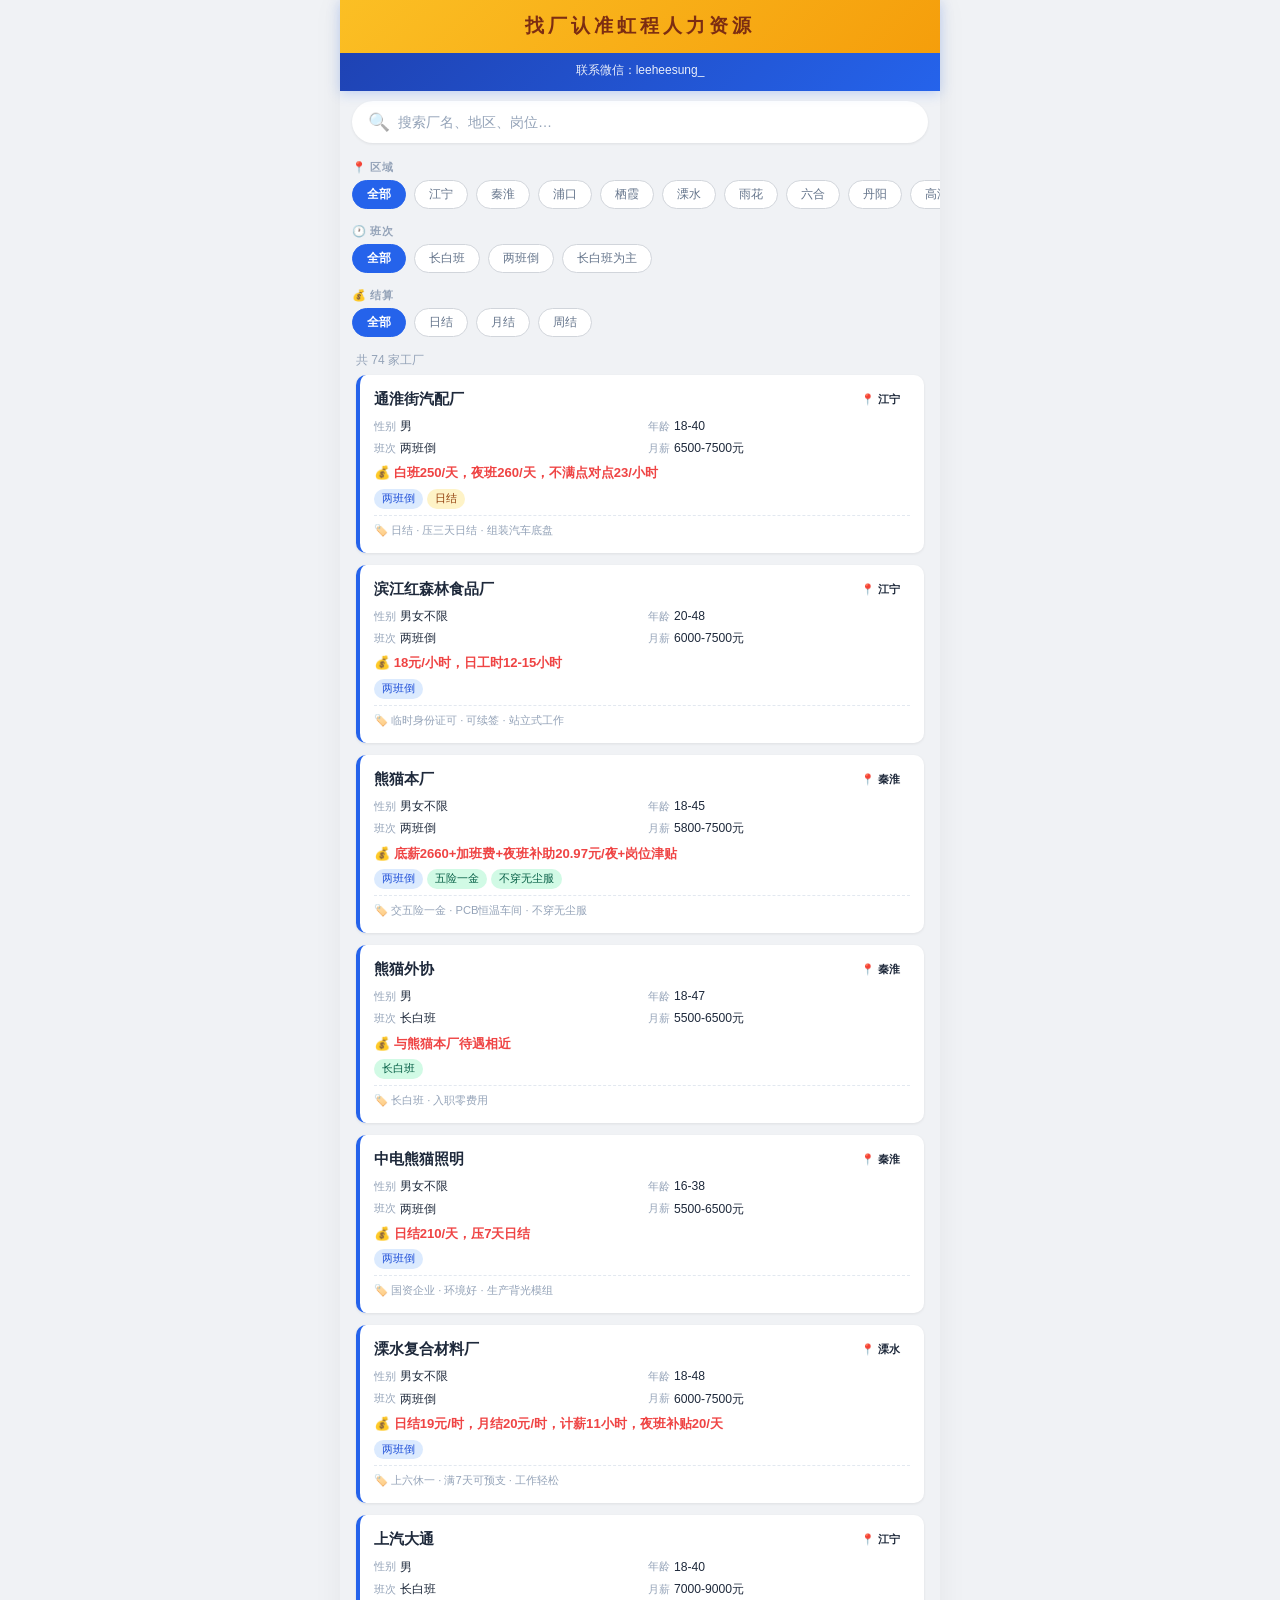
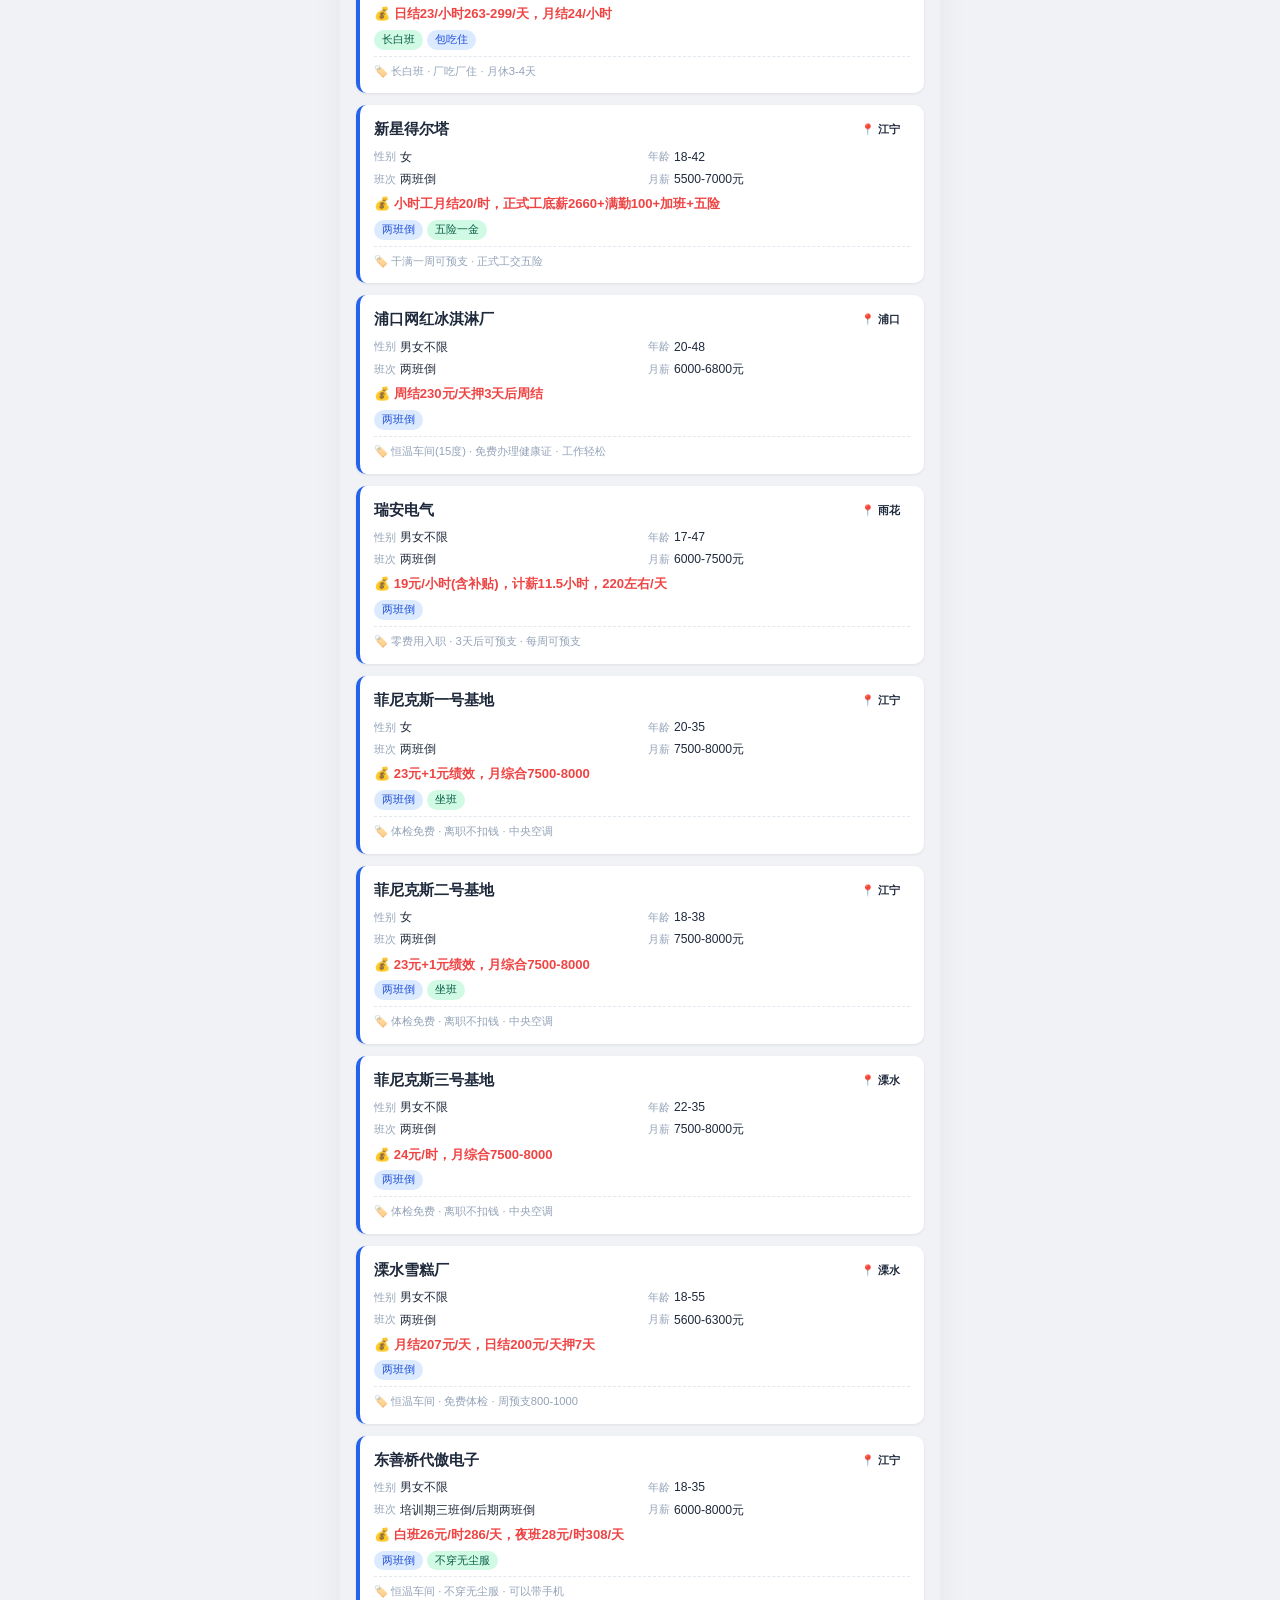
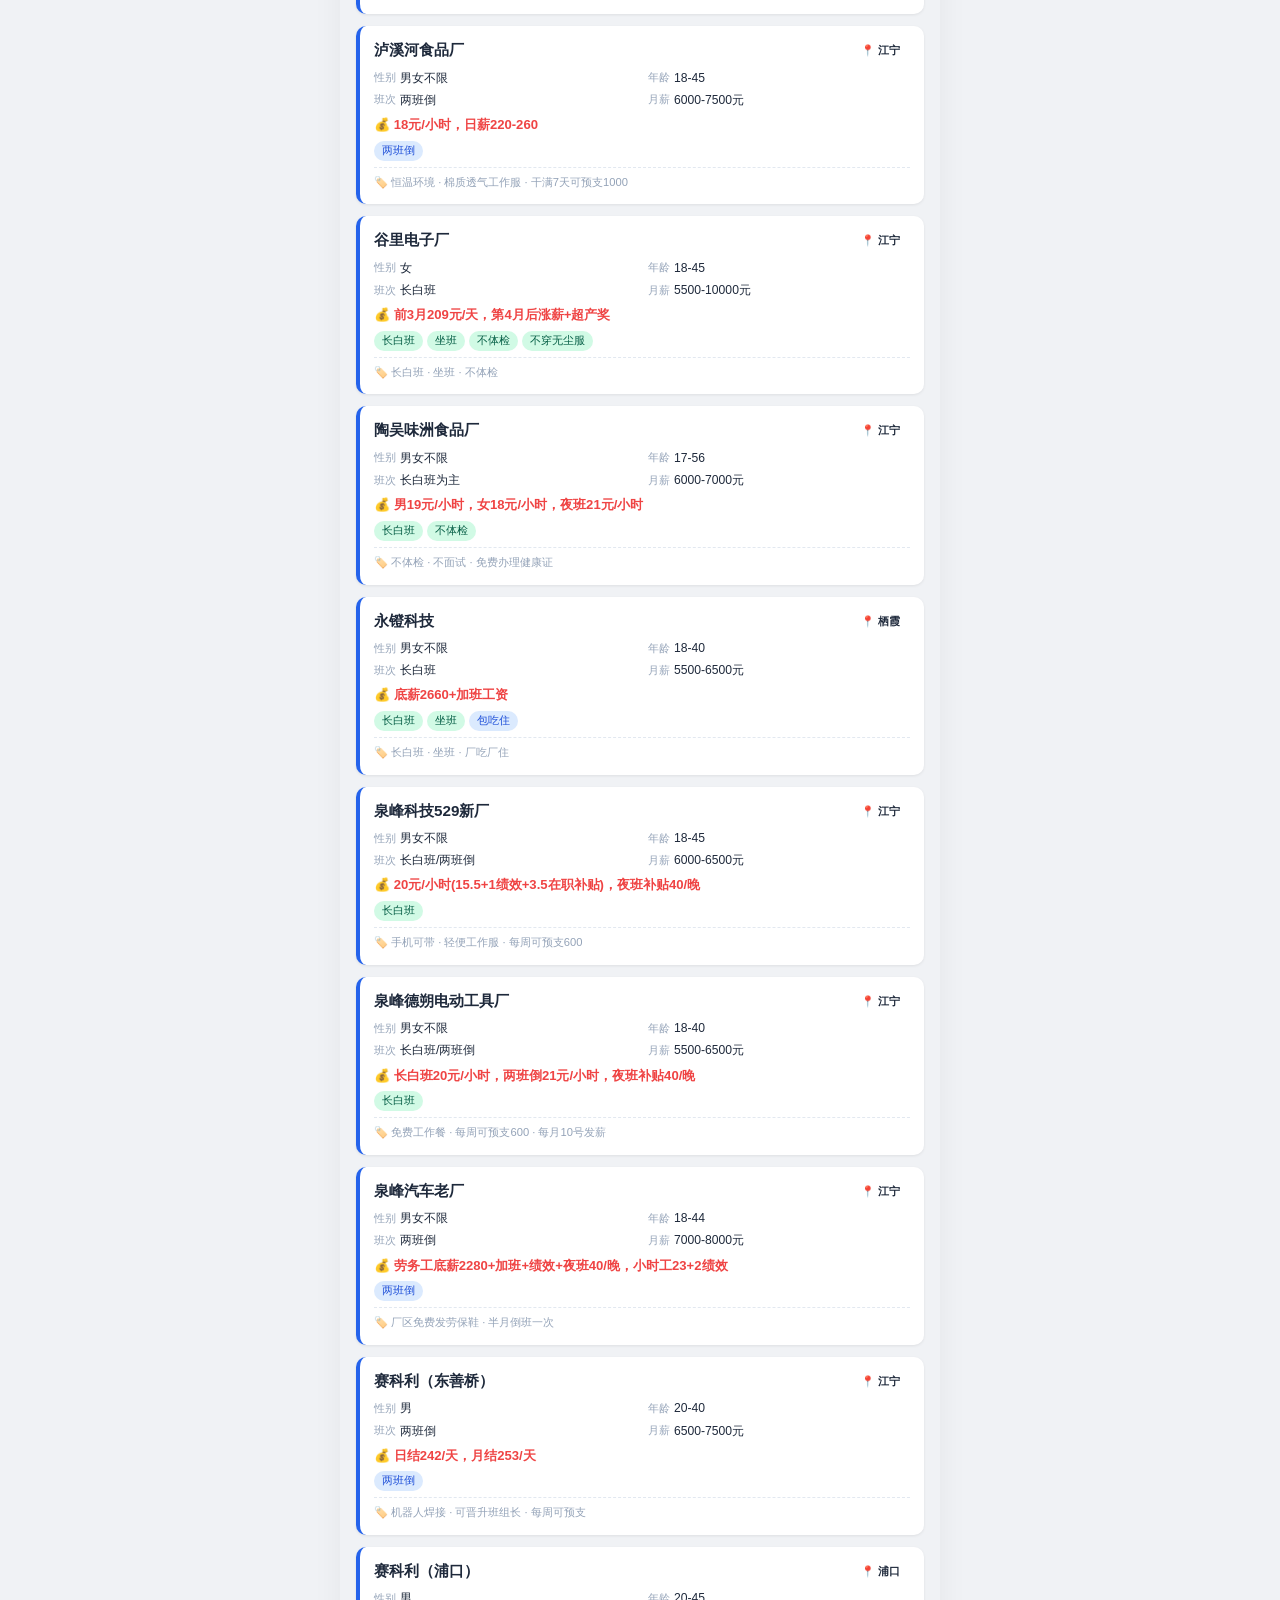
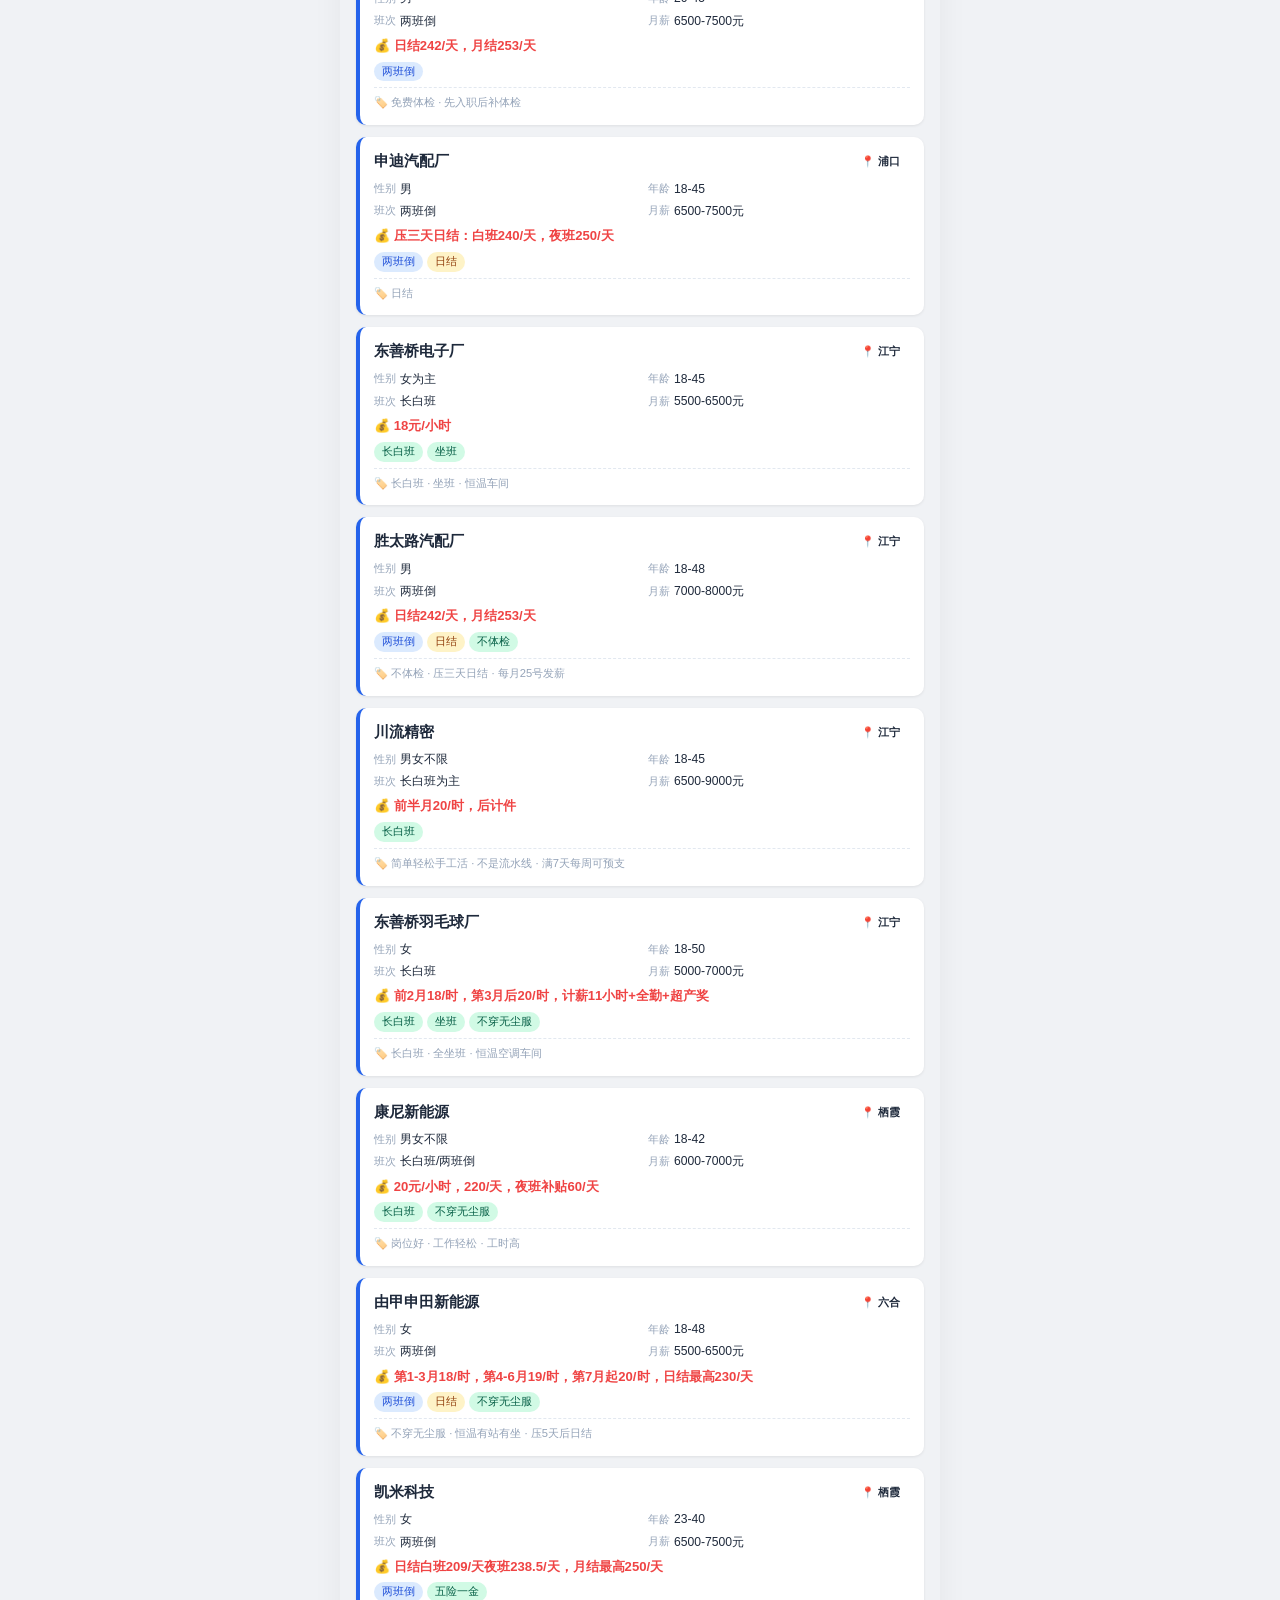
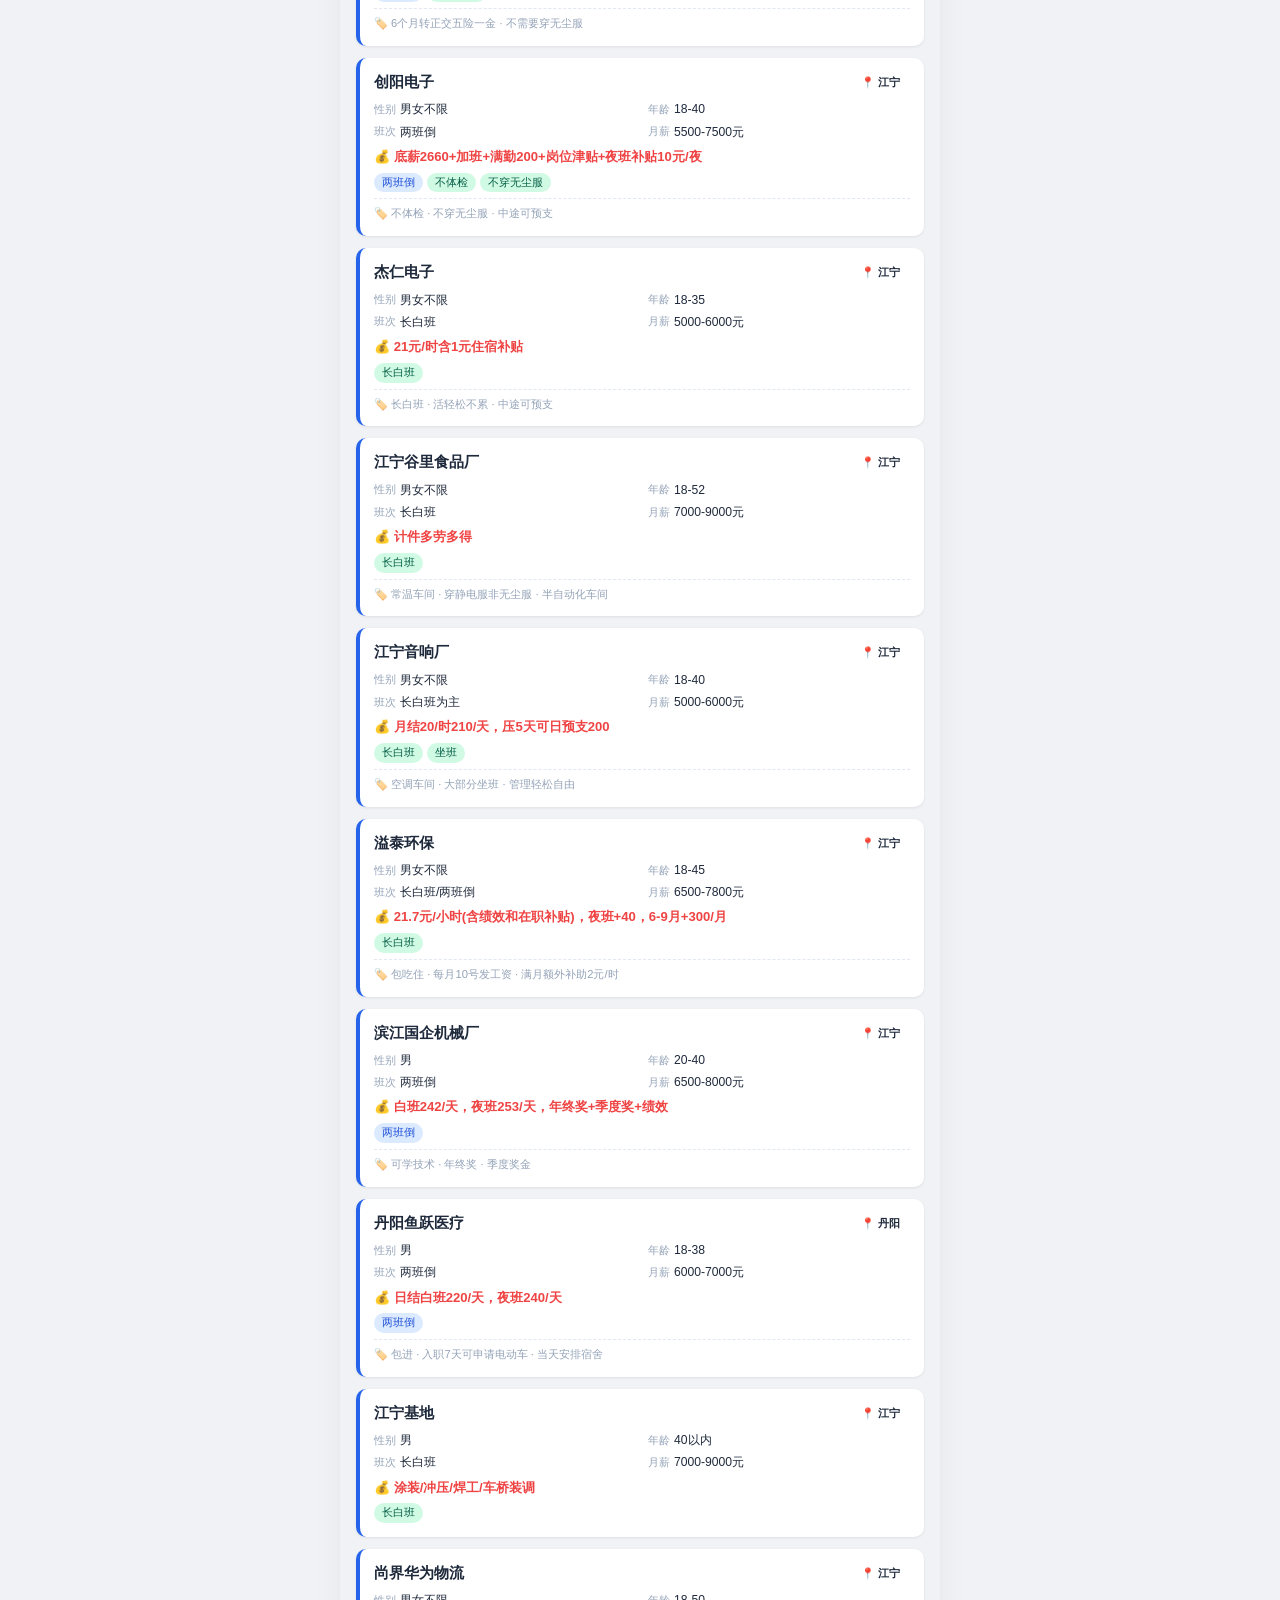
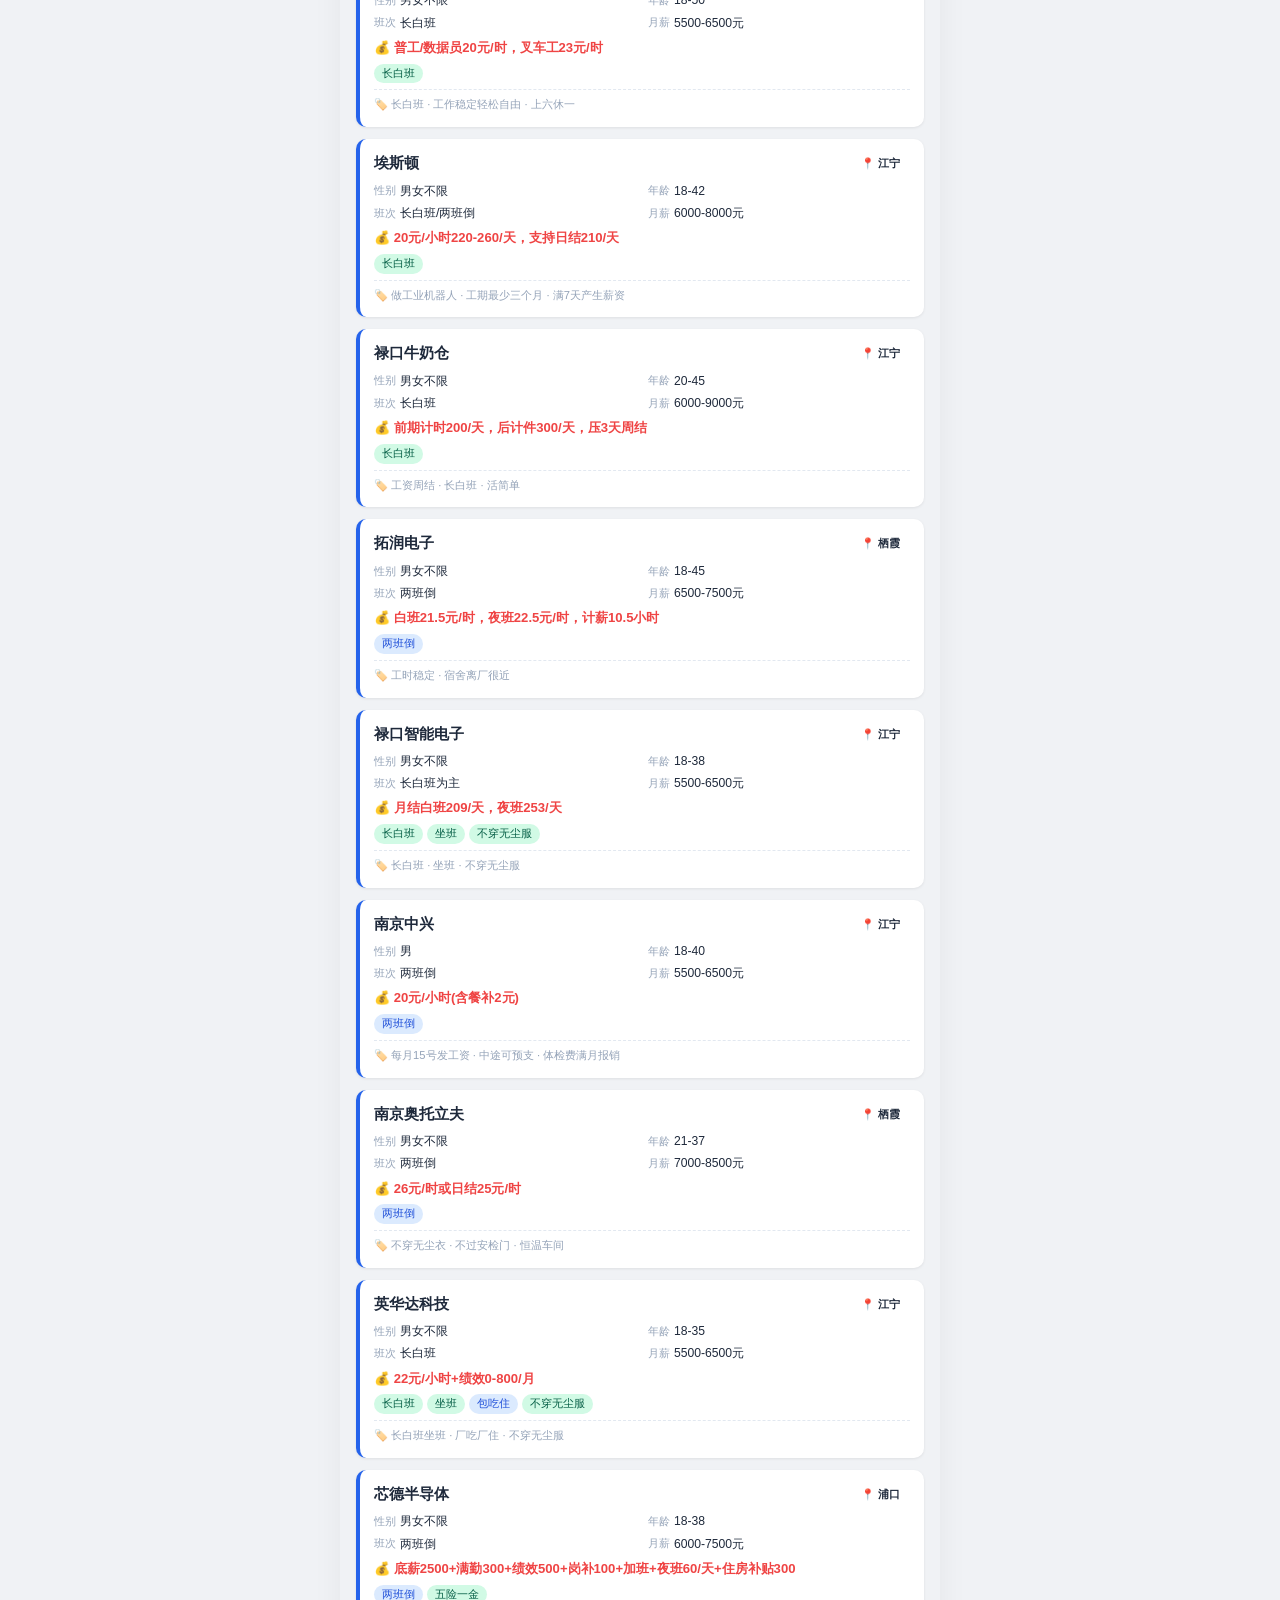
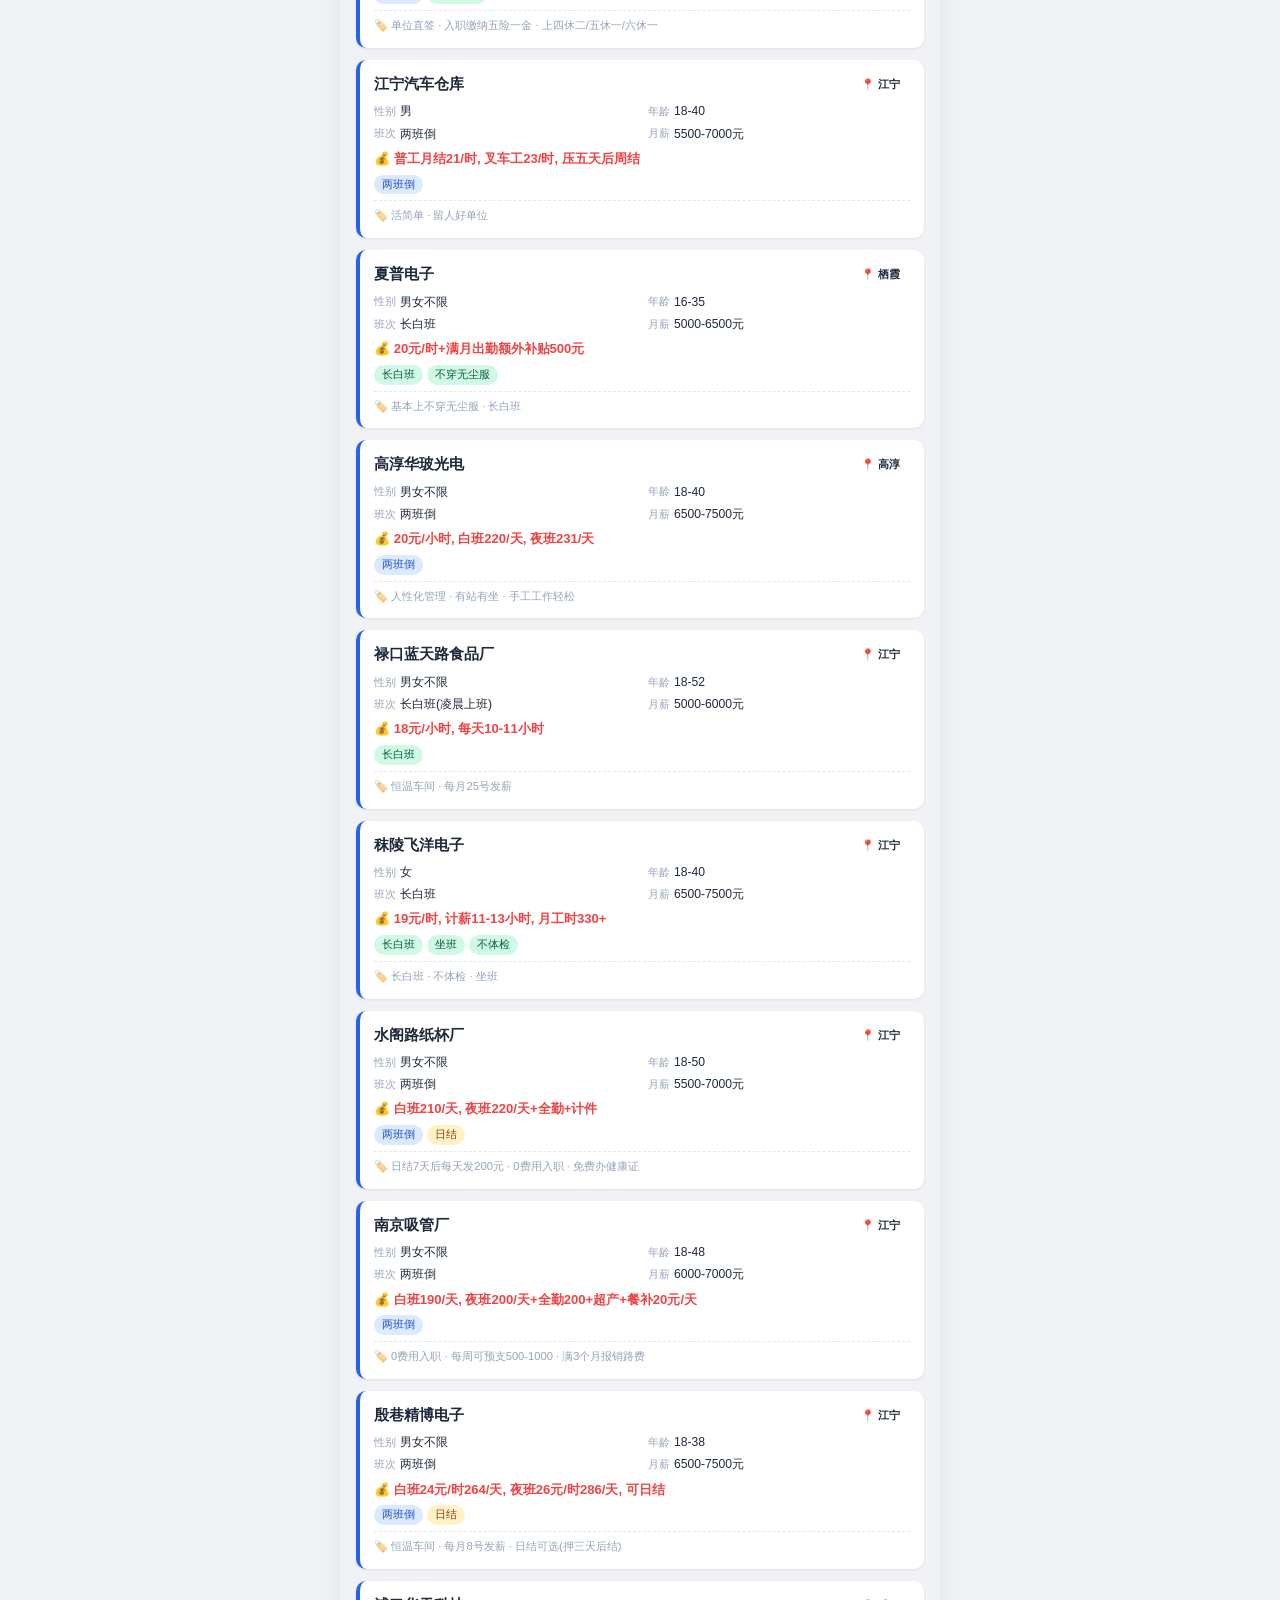
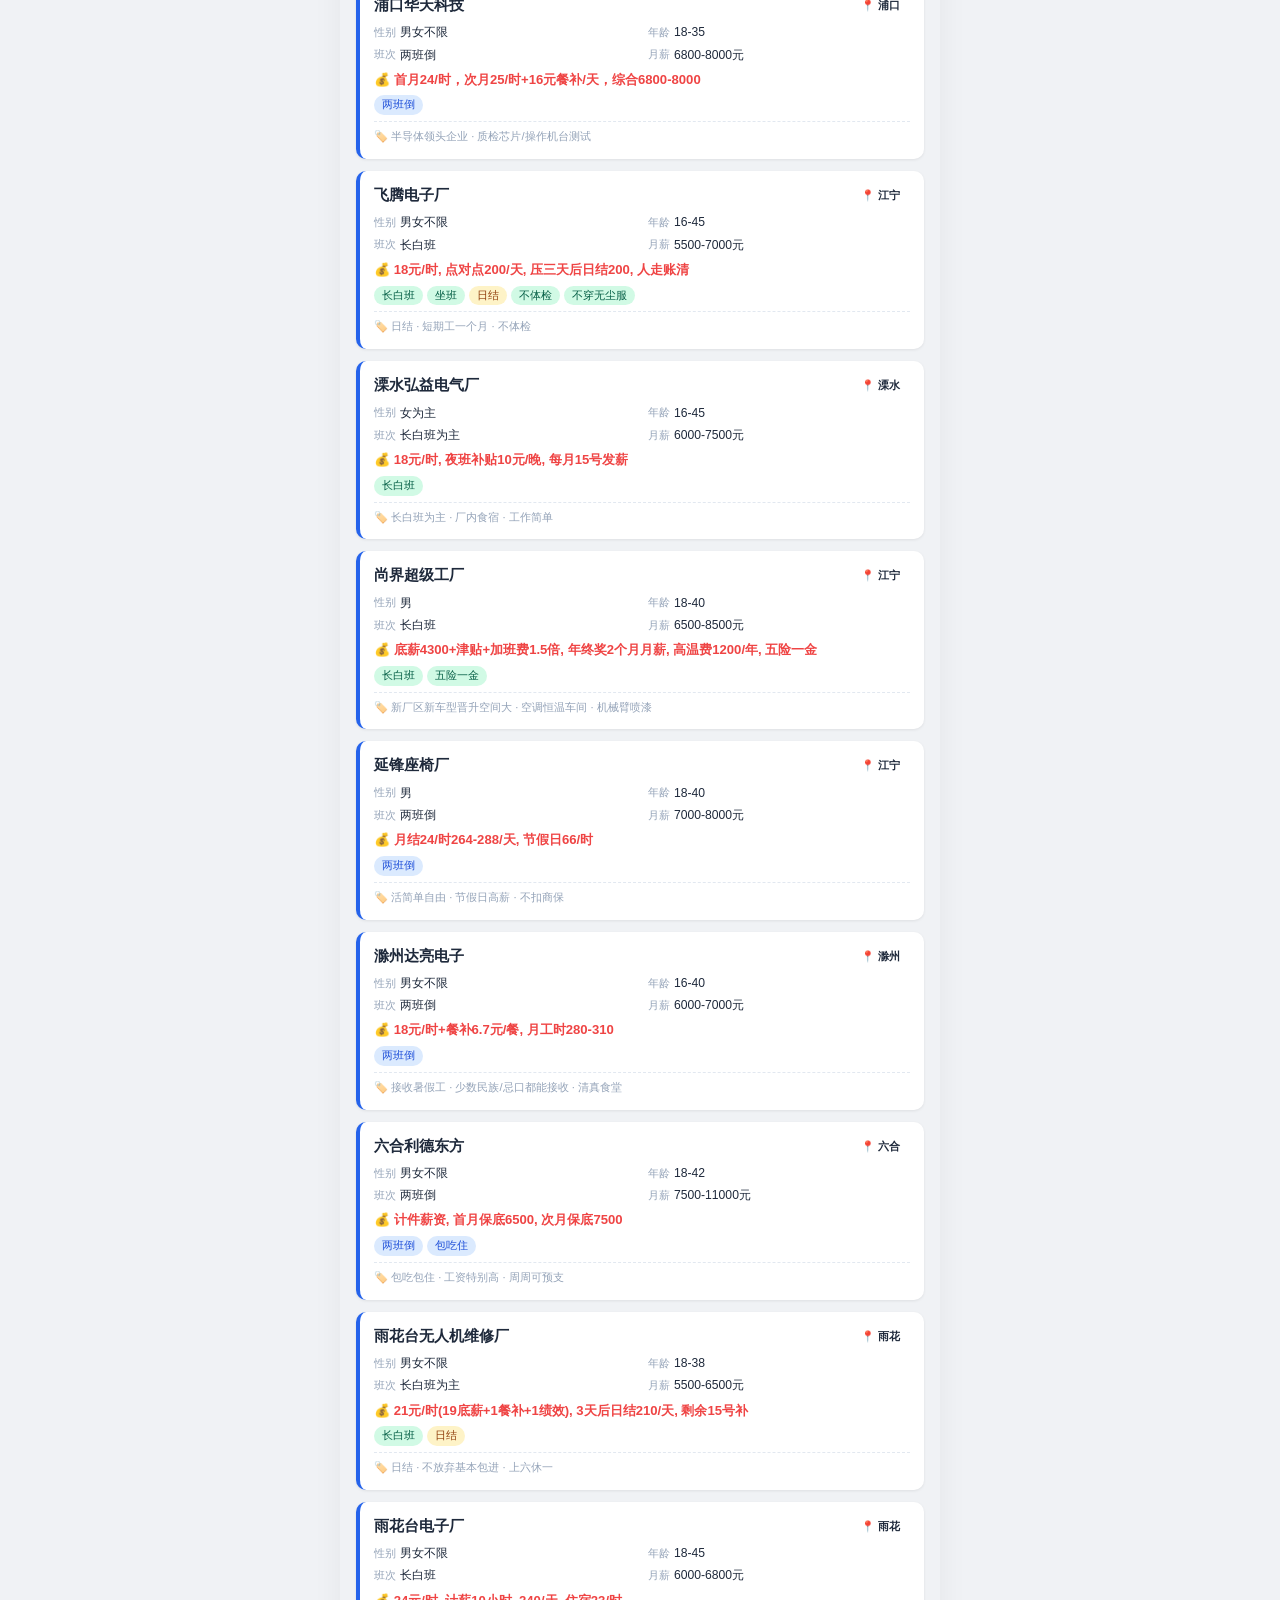
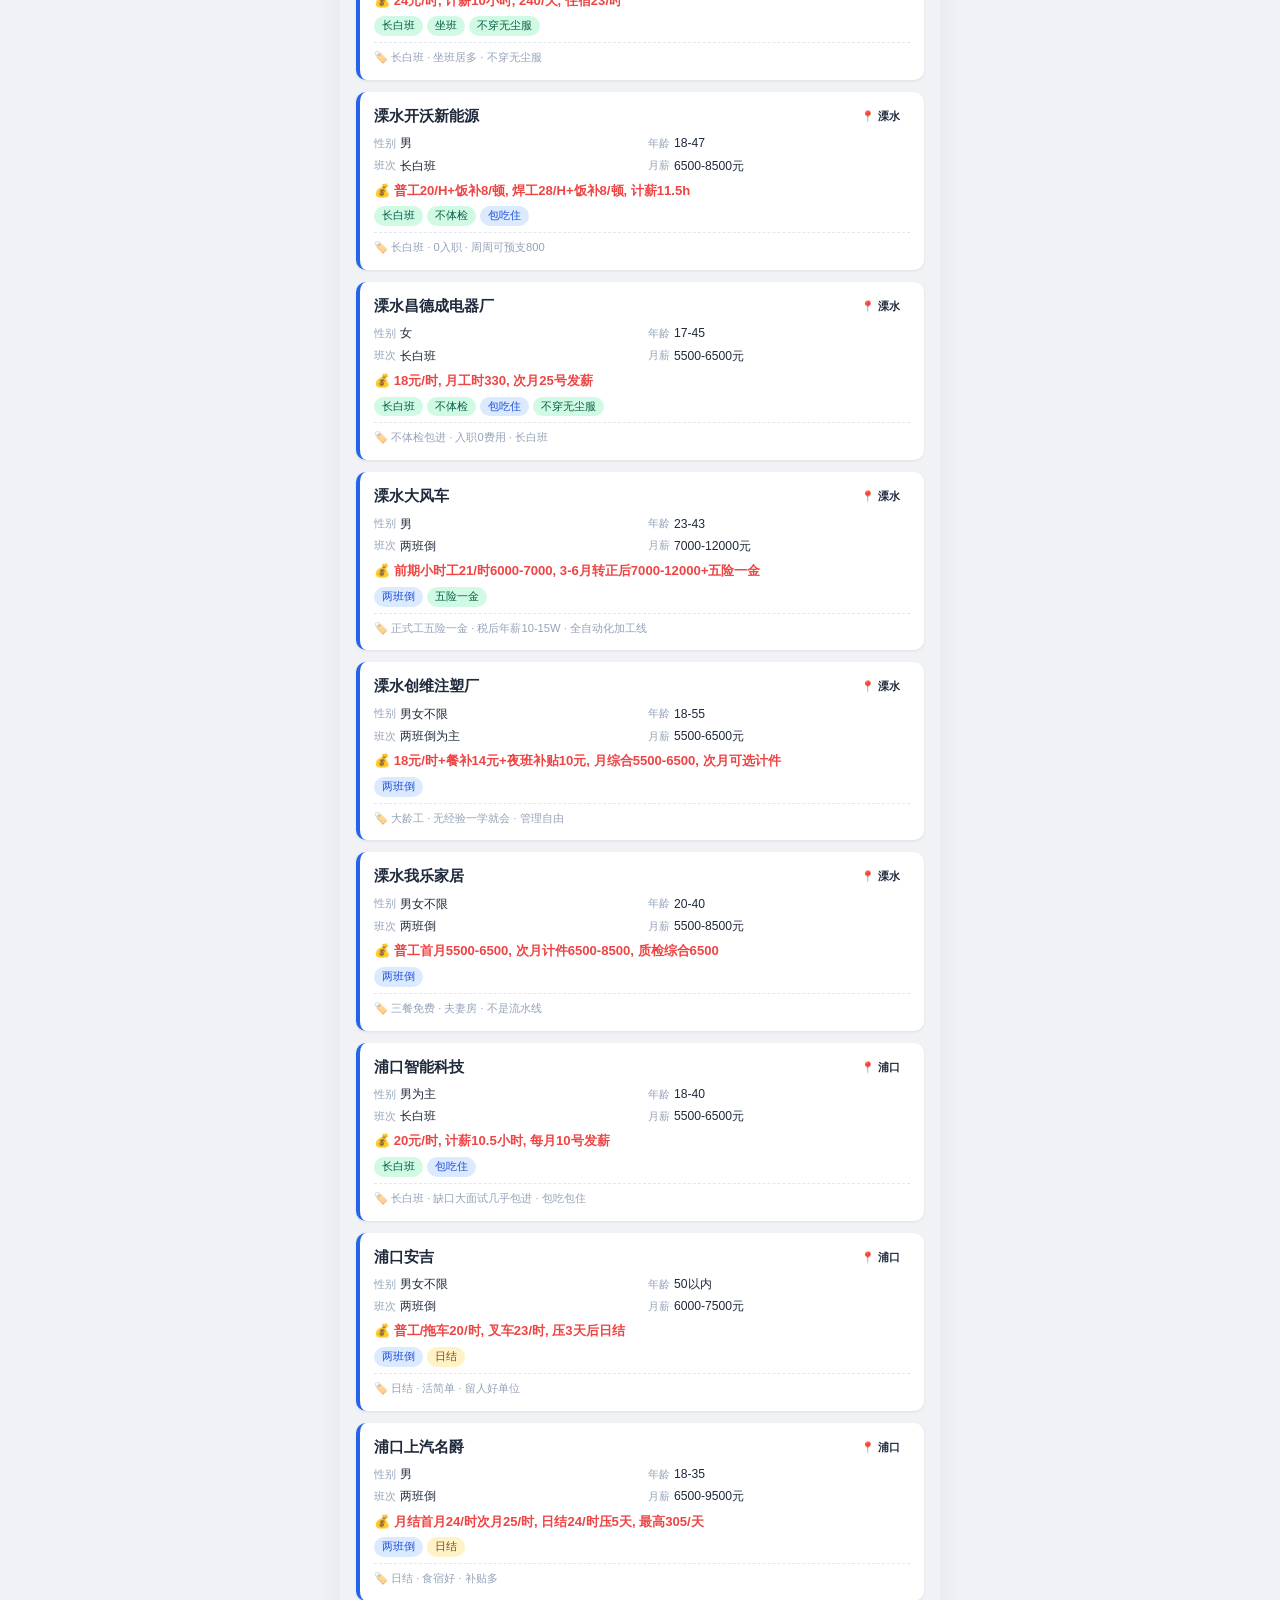
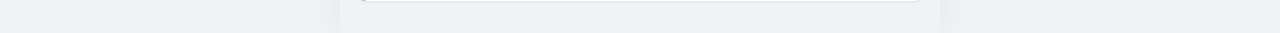
==== 找厂神器.html @ ccbada2e "Initial: 找厂认准虹程人力资源" ====
<!DOCTYPE html>
<html lang="zh-CN">
<head>
  <meta charset="UTF-8" />
  <meta name="viewport" content="width=device-width, initial-scale=1.0, maximum-scale=1.0, user-scalable=no, viewport-fit=cover" />
  <meta name="apple-mobile-web-app-capable" content="yes" />
  <meta name="apple-mobile-web-app-status-bar-style" content="black-translucent" />
  <link rel="manifest" href="data:application/manifest+json,%7B%22name%22%3A%22%E6%89%BE%E5%8E%82%E8%AE%A4%E5%87%86%E8%99%B9%E7%A8%8B%E4%BA%BA%E5%8A%9B%E8%B5%84%E6%BA%90%22%2C%22short_name%22%3A%22%E6%89%BE%E5%8E%82%E7%A5%9E%E5%99%A8%22%2C%22start_url%22%3A%22.%22%2C%22display%22%3A%22standalone%22%2C%22background_color%22%3A%222563eb%22%2C%22theme_color%22%3A%22f59e0b%22%7D" />
  <title>找厂神器 · 工厂招聘查询</title>
  <style>/* ==================== Reset & Base ==================== */
*, *::before, *::after { margin:0; padding:0; box-sizing:border-box; }

:root {
  --primary: #2563eb;
  --primary-light: #dbeafe;
  --orange: #f59e0b;
  --green: #10b981;
  --red: #ef4444;
  --bg: #f0f2f5;
  --card-bg: #ffffff;
  --text: #1e293b;
  --text-light: #64748b;
  --text-muted: #94a3b8;
  --border: #e2e8f0;
  --shadow: 0 1px 3px rgba(0,0,0,0.08);
  --radius: 10px;
  --safe-bottom: env(safe-area-inset-bottom, 0px);
}

html { font-size:16px; -webkit-text-size-adjust:100%; }
body {
  font-family: -apple-system, BlinkMacSystemFont, 'Segoe UI', 'PingFang SC', 'Hiragino Sans GB', 'Microsoft YaHei', sans-serif;
  background: var(--bg); color: var(--text); line-height: 1.5;
  padding-bottom: calc(16px + var(--safe-bottom));
  -webkit-font-smoothing: antialiased;
  user-select: none; -webkit-user-select: none;
  overflow-x: hidden;
}

/* ==================== Header ==================== */
.header {
  position: sticky; top: 0; z-index: 100;
  background: linear-gradient(135deg, #1e40af, #2563eb);
  color: #fff;
  box-shadow: 0 2px 12px rgba(37,99,235,0.25);
}
.header-title {
  font-size:1.2rem; font-weight:700; letter-spacing: 4px;
  background: linear-gradient(135deg, #fbbf24, #f59e0b);
  color: #7c2d12;
  text-align: center; padding: 12px 16px;
}
.header-sub {
  font-size:0.75rem; opacity:0.9; text-align: center;
  padding: 8px 16px 12px;
  user-select: text; -webkit-user-select: text;
}

/* ==================== Search Bar ==================== */
.search-wrap {
  background: var(--bg); padding: 10px 12px;
}
.search-bar {
  display: flex; align-items: center; gap: 8px;
  background: var(--card-bg); border-radius: 24px;
  padding: 8px 16px; box-shadow: var(--shadow);
}
.search-icon { font-size:1.1rem; flex-shrink:0; opacity:0.5; }
.search-input {
  flex:1; border:none; outline:none; font-size:0.88rem;
  color: var(--text); background:transparent;
  -webkit-appearance: none;
}
.search-input::placeholder { color: var(--text-muted); }
.btn-search-clear {
  width: 22px; height: 22px; border-radius: 50%;
  border: none; background: #e2e8f0; color: var(--text-light);
  font-size: 0.75rem; cursor: pointer; display: none;
  align-items: center; justify-content: center;
}
.btn-search-clear.visible { display: flex; }

/* ==================== Filter Row ==================== */
.filter-row {
  display: flex; gap: 8px; padding: 0 12px 8px;
  overflow-x: auto; -webkit-overflow-scrolling: touch;
  scrollbar-width: none; white-space: nowrap;
}
.filter-row::-webkit-scrollbar { display:none; }
.filter-chip {
  flex-shrink: 0; padding: 5px 14px; border-radius: 16px;
  border: 1.5px solid #d1d5db; background: var(--card-bg);
  font-size: 0.78rem; color: var(--text-light);
  cursor: pointer; transition: all 0.15s;
  -webkit-tap-highlight-color: transparent;
  touch-action: manipulation;
}
.filter-chip:active { transform: scale(0.95); }
.filter-chip.active {
  background: var(--primary); color: #fff; border-color: var(--primary);
  font-weight: 600;
}
.filter-label {
  font-size: 0.7rem; color: var(--text-muted);
  padding: 6px 12px 4px; font-weight: 600;
  letter-spacing: 0.5px;
}

/* ==================== Result Count ==================== */
.result-count {
  padding: 6px 16px; font-size:0.75rem; color: var(--text-muted);
}

/* ==================== Factory Cards ==================== */
.factory-list { padding: 0 12px 16px; display:flex; flex-direction:column; gap:10px; }

.factory-card {
  background: var(--card-bg); border-radius: var(--radius);
  padding: 14px; box-shadow: var(--shadow);
  transition: transform 0.12s ease;
  border-left: 4px solid transparent;
  cursor: pointer;
  -webkit-tap-highlight-color: transparent;
}
.factory-card:active { transform: scale(0.98); }
.factory-card.highlight { border-left-color: var(--primary); }

.card-header {
  display: flex; align-items: flex-start; justify-content: space-between;
  gap: 8px; margin-bottom: 8px;
}
.card-title { font-size:0.95rem; font-weight:700; line-height:1.3; }
.card-area {
  flex-shrink: 0; font-size:0.68rem; font-weight:600;
  padding: 2px 10px; border-radius: 10px;
}

/* ==================== Card Info Rows ==================== */
.card-info-grid {
  display: grid; grid-template-columns: 1fr 1fr;
  gap: 4px 12px; font-size:0.76rem; color: var(--text-light);
}
.card-info-grid span { display:flex; align-items:center; gap:4px; }
.card-info-grid .label { color: var(--text-muted); font-size:0.7rem; }
.card-info-grid .value { font-weight:500; color: var(--text); }

.card-salary {
  margin-top: 6px; font-size:0.82rem; font-weight:700; color: var(--red);
}
.card-salary::before { content:'💰 '; font-weight:400; }

.card-features {
  margin-top: 6px; display:flex; flex-wrap:wrap; gap:4px;
}
.tag {
  font-size:0.66rem; padding:2px 8px; border-radius:10px;
  background: var(--primary-light); color: #1d4ed8;
  font-weight: 500; white-space: nowrap;
}
.tag.good { background: #d1fae5; color: #065f46; }
.tag.warn { background: #fef3c7; color: #92400e; }

.card-remark {
  margin-top:6px; font-size:0.7rem; color: var(--text-muted);
  border-top: 1px dashed var(--border); padding-top:6px;
}

/* ==================== Detail Modal ==================== */
.modal-overlay {
  position: fixed; inset:0; background: rgba(0,0,0,0.5); z-index:400;
  display:flex; align-items:flex-end; justify-content:center;
  opacity:0; visibility:hidden; transition: all 0.25s ease;
}
.modal-overlay.open { opacity:1; visibility:visible; }

.modal-sheet {
  background: var(--card-bg); border-radius: 20px 20px 0 0;
  width: 100%; max-width: 500px; max-height: 80vh;
  display:flex; flex-direction:column;
  transform: translateY(100%);
  transition: transform 0.3s cubic-bezier(0.32,0.72,0,1);
  padding-bottom: var(--safe-bottom);
}
.modal-overlay.open .modal-sheet { transform: translateY(0); }
.modal-handle { width:40px; height:4px; background:#d1d5db; border-radius:2px; margin:10px auto; flex-shrink: 0; }
.modal-header {
  display:flex; align-items:center; justify-content:space-between;
  padding:6px 20px 12px; flex-shrink:0;
}
.modal-title { font-size:1.1rem; font-weight:700; }
.btn-modal-close {
  width:30px; height:30px; border-radius:50%; border:none;
  background: #f1f5f9; font-size:1rem; cursor:pointer;
  display:flex; align-items:center; justify-content:center;
}
.modal-body { overflow-y:auto; -webkit-overflow-scrolling:touch; padding:0 20px 20px; flex:1; }
.modal-body .dl { display:grid; grid-template-columns: 72px 1fr; gap:8px; font-size:0.85rem; }
.modal-body .dl dt { color:var(--text-muted); font-weight:500; }
.modal-body .dl dd { color:var(--text); }
.modal-body .dl hr { grid-column: 1/-1; border:none; border-top:1px solid var(--border); margin:4px 0; }
.modal-body .requirements { color: var(--red); }

/* ==================== Empty State ==================== */
.empty-state {
  text-align:center; padding:48px 20px; color:var(--text-muted);
}
.empty-state .empty-icon { font-size:3rem; margin-bottom:8px; }
.empty-state .empty-text { font-size:0.9rem; }

/* ==================== Responsive ==================== */
@media (min-width:768px) {
  body { max-width: 600px; margin:0 auto; box-shadow:0 0 30px rgba(0,0,0,0.05); }
  .factory-list { gap: 12px; padding: 0 16px 16px; }
}

/* Animation */
@keyframes fadeInUp {
  from { opacity:0; transform:translateY(8px); }
  to { opacity:1; transform:translateY(0); }
}
.factory-card { animation: fadeInUp 0.25s ease both; }
</style>
</head>
<body>

  <header class="header">
    <div class="header-title">找厂认准虹程人力资源</div>
    <div class="header-sub">联系微信：leeheesung_</div>
  </header>

  <div class="search-wrap">
    <div class="search-bar">
      <span class="search-icon">🔍</span>
      <input type="search" class="search-input" id="searchInput" placeholder="搜索厂名、地区、岗位…" />
      <button class="btn-search-clear" id="searchClear">✕</button>
    </div>
  </div>

  <div class="filter-label">📍 区域</div>
  <div class="filter-row loading-row" id="areaBar">加载中...</div>

  <div class="filter-label">🕐 班次</div>
  <div class="filter-row loading-row" id="shiftBar">加载中...</div>

  <div class="filter-label">💰 结算</div>
  <div class="filter-row loading-row" id="paymentBar">加载中...</div>

  <div class="result-count" id="resultCount"></div>
  <div class="factory-list" id="factoryList">
    <div class="empty-state"><div class="empty-icon">⏳</div><div class="empty-text">正在加载工厂数据...</div></div>
  </div>

  <div class="modal-overlay" id="modalOverlay">
    <div class="modal-sheet">
      <div class="modal-handle"></div>
      <div class="modal-header">
        <span class="modal-title" id="modalTitle">工厂详情</span>
        <button class="btn-modal-close" id="modalClose">✕</button>
      </div>
      <div class="modal-body" id="modalBody"></div>
    </div>
  </div>

  <script>// ==================== 工厂招聘数据（去重后） ====================
const factoryData = [
  {
    "name": "通淮街汽配厂",
    "fullName": "江宁通淮街汽配厂",
    "area": "江宁",
    "address": "江宁通淮街",
    "category": "汽配",
    "gender": "男",
    "age": "18-40",
    "shift": "两班倒",
    "salary": "白班250/天，夜班260/天，不满点对点23/小时",
    "salaryRange": "6500-7500",
    "housing": "提供住宿8元/天，水电平摊",
    "food": "免费工作餐",
    "bonus": "",
    "features": "日结, 压三天日结, 组装汽车底盘, 打螺丝",
    "requirements": "会写字, 做三个月以上, 干不满冻结3天工资",
    "remark": ""
  },
  {
    "name": "滨江红森林食品厂",
    "fullName": "滨江红森林食品厂",
    "area": "江宁",
    "address": "江宁区牧龙东路1号",
    "category": "食品",
    "gender": "男女不限",
    "age": "20-48",
    "shift": "两班倒",
    "salary": "18元/小时，日工时12-15小时",
    "salaryRange": "6000-7500",
    "housing": "豪华公寓6-8人间，空调热水器无线网",
    "food": "三餐免费，休息日也免费吃",
    "bonus": "",
    "features": "临时身份证可, 可续签, 站立式工作, 穿连体无尘服",
    "requirements": "汉族, 办健康证, 美甲及金银首饰不带, 打卡不满7天无工资",
    "remark": "外包内包岗位, 产品外包装装箱"
  },
  {
    "name": "熊猫本厂",
    "fullName": "秦淮熊猫本厂（乐金熊猫）",
    "area": "秦淮",
    "address": "永丰大道华典办公室一楼",
    "category": "电子",
    "gender": "男女不限",
    "age": "18-45",
    "shift": "两班倒",
    "salary": "底薪2660+加班费+夜班补助20.97元/夜+岗位津贴",
    "salaryRange": "5800-7500",
    "housing": "包吃住，公寓6-8人间，水电平摊",
    "food": "包吃住",
    "bonus": "",
    "features": "交五险一金, PCB恒温车间, 不穿无尘服, 每周可预支500, 工龄奖每月+300",
    "requirements": "血压偏高/体重太胖/遗传疾病不要, 油条不要, 全部站班",
    "remark": "组装洗衣机及零部件, 每月25号发工资"
  },
  {
    "name": "熊猫外协",
    "fullName": "乐金熊猫外协",
    "area": "秦淮",
    "address": "永丰大道华典办公室",
    "category": "电子",
    "gender": "男",
    "age": "18-47",
    "shift": "长白班",
    "salary": "与熊猫本厂待遇相近",
    "salaryRange": "5500-6500",
    "housing": "可安排宿舍",
    "food": "提供工作餐",
    "bonus": "",
    "features": "长白班, 入职零费用",
    "requirements": "血压偏高体重太胖遗传疾病不要",
    "remark": "熊猫外协部门, 长白班为主"
  },
  {
    "name": "中电熊猫照明",
    "fullName": "中电熊猫照明（京东方外协）",
    "area": "秦淮",
    "address": "秦淮区永丰大道",
    "category": "电子",
    "gender": "男女不限",
    "age": "16-38",
    "shift": "两班倒",
    "salary": "日结210/天，压7天日结",
    "salaryRange": "5500-6500",
    "housing": "当天安排宿舍，标准4人间，住宿扣120元/月",
    "food": "包吃住，每天2餐",
    "bonus": "",
    "features": "国资企业, 环境好, 生产背光模组",
    "requirements": "穿无尘服, 站立式上班, 无裸露纹身(花臂不行), 工期至少3个月, 做不到冻结3天",
    "remark": "18号发薪"
  },
  {
    "name": "溧水复合材料厂",
    "fullName": "溧水复合材料厂",
    "area": "溧水",
    "address": "溧水区",
    "category": "新能源",
    "gender": "男女不限",
    "age": "18-48",
    "shift": "两班倒",
    "salary": "日结19元/时，月结20元/时，计薪11小时，夜班补贴20/天",
    "salaryRange": "6000-7500",
    "housing": "住宿免费，不住宿补贴200元/月",
    "food": "免费工作餐包吃",
    "bonus": "",
    "features": "上六休一, 满7天可预支, 工作轻松",
    "requirements": "适应倒班, 身体健康无不良嗜好",
    "remark": "生产风力发电用主梁板材"
  },
  {
    "name": "上汽大通",
    "fullName": "南京上汽大通",
    "area": "江宁",
    "address": "江宁区天元东路1068号1号门",
    "category": "汽配",
    "gender": "男",
    "age": "18-40",
    "shift": "长白班",
    "salary": "日结23/小时263-299/天，月结24/小时",
    "salaryRange": "7000-9000",
    "housing": "上铺120下铺130/月，押金100随走随退",
    "food": "餐补中餐12.3元/餐，加班餐14元/餐",
    "bonus": "",
    "features": "长白班, 厂吃厂住, 月休3-4天",
    "requirements": "初中以上, 涂装喷漆需有经验, 戴眼镜不行, 短期工不收",
    "remark": "尽量公共交通出行"
  },
  {
    "name": "新星得尔塔",
    "fullName": "新星得尔塔",
    "area": "江宁",
    "address": "江宁梅林街85号",
    "category": "电子",
    "gender": "女",
    "age": "18-42",
    "shift": "两班倒",
    "salary": "小时工月结20/时，正式工底薪2660+满勤100+加班+五险",
    "salaryRange": "5500-7000",
    "housing": "住宿免费水电平摊，住宿押金100退",
    "food": "免费工作餐，白班2餐，夜班1餐",
    "bonus": "",
    "features": "干满一周可预支, 正式工交五险",
    "requirements": "做事细心责任心强, 不能随便请假, 离职需提前7天申请",
    "remark": "贴胶带/检验/注塑岗位"
  },
  {
    "name": "浦口网红冰淇淋厂",
    "fullName": "浦口网红冰淇淋厂",
    "area": "浦口",
    "address": "浦口桥林工业园",
    "category": "食品",
    "gender": "男女不限",
    "age": "20-48",
    "shift": "两班倒",
    "salary": "周结230元/天押3天后周结",
    "salaryRange": "6000-6800",
    "housing": "免费住宿，空调热水器，水电费10元/天",
    "food": "免费一日三餐",
    "bonus": "",
    "features": "恒温车间(15度), 免费办理健康证, 工作轻松",
    "requirements": "初中以上, 身体健康四肢健全, 手上不能有蜕皮, 必须打卡满7天",
    "remark": "需带身份证复印件两份"
  },
  {
    "name": "瑞安电气",
    "fullName": "雨花板桥瑞安电气",
    "area": "雨花",
    "address": "雨花台区板桥",
    "category": "汽配",
    "gender": "男女不限",
    "age": "17-47",
    "shift": "两班倒",
    "salary": "19元/小时(含补贴)，计薪11.5小时，220左右/天",
    "salaryRange": "6000-7500",
    "housing": "豪华2-4人间150/月，水电平摊",
    "food": "免费包吃2餐",
    "bonus": "",
    "features": "零费用入职, 3天后可预支, 每周可预支",
    "requirements": "初中学历以上, 近视花眼需配眼镜, 小臂以下有纹身不要",
    "remark": "生产汽车油箱过滤网, 看机器手工活, 站班"
  },
  {
    "name": "菲尼克斯一号基地",
    "fullName": "江宁百家湖菲尼克斯一号基地",
    "area": "江宁",
    "address": "江宁区菲尼克斯路36号",
    "category": "电子",
    "gender": "女",
    "age": "20-35",
    "shift": "两班倒",
    "salary": "23元+1元绩效，月综合7500-8000",
    "salaryRange": "7500-8000",
    "housing": "住宿含水电400元/月，宿舍离厂区两公里",
    "food": "免费工作餐",
    "bonus": "",
    "features": "体检免费, 离职不扣钱, 中央空调, 不用穿防尘服, 坐班, 吃饭不扣工时, 交商业险100元/月",
    "requirements": "有装配组装质检经验, 衣着得体, 不能披头散发长指甲",
    "remark": "南京电子厂天花板, 每月10号发工资"
  },
  {
    "name": "菲尼克斯二号基地",
    "fullName": "江宁秣陵菲尼克斯二号基地",
    "area": "江宁",
    "address": "江宁区秣周东路6号西北门",
    "category": "电子",
    "gender": "女",
    "age": "18-38",
    "shift": "两班倒",
    "salary": "23元+1元绩效，月综合7500-8000",
    "salaryRange": "7500-8000",
    "housing": "住宿含水电400元/月，宿舍在厂马路对面",
    "food": "免费工作餐",
    "bonus": "",
    "features": "体检免费, 离职不扣钱, 中央空调, 不用穿防尘服, 坐班, 吃饭不扣工时, 缴纳社保",
    "requirements": "有电子厂装配经验, 手工操作灵活, 能适应倒班",
    "remark": "电子元件装配, 每月10号发工资"
  },
  {
    "name": "菲尼克斯三号基地",
    "fullName": "溧水菲尼克斯三号基地",
    "area": "溧水",
    "address": "溧水区幸福路",
    "category": "电子",
    "gender": "男女不限",
    "age": "22-35",
    "shift": "两班倒",
    "salary": "24元/时，月综合7500-8000",
    "salaryRange": "7500-8000",
    "housing": "住宿含水电400元/月，宿舍离厂区两公里，女生没宿舍",
    "food": "免费工作餐",
    "bonus": "",
    "features": "体检免费, 离职不扣钱, 中央空调, 不用穿防尘服",
    "requirements": "有手工装配经验, 站立作业, 有体力活(重50斤), 能上夜班",
    "remark": "电动汽车部门, 每月10号发工资"
  },
  {
    "name": "溧水雪糕厂",
    "fullName": "溧水雪糕厂",
    "area": "溧水",
    "address": "溧水区",
    "category": "食品",
    "gender": "男女不限",
    "age": "18-55",
    "shift": "两班倒",
    "salary": "月结207元/天，日结200元/天押7天",
    "salaryRange": "5600-6300",
    "housing": "住宿100-200元/月，全下铺",
    "food": "包吃一日三餐",
    "bonus": "",
    "features": "恒温车间, 免费体检, 周预支800-1000, 站着上班",
    "requirements": "识字大部分会写, 能接受穿无尘服, 工期低于3个月工价降1元, 打卡不满7天无薪资",
    "remark": "大龄工/暑假工友好, 每月20号发薪"
  },
  {
    "name": "东善桥代傲电子",
    "fullName": "东善桥代傲电子",
    "area": "江宁",
    "address": "江宁东善桥",
    "category": "电子",
    "gender": "男女不限",
    "age": "18-35",
    "shift": "培训期三班倒/后期两班倒",
    "salary": "白班26元/时286/天，夜班28元/时308/天",
    "salaryRange": "6000-8000",
    "housing": "女生提供宿舍",
    "food": "免费工作餐",
    "bonus": "",
    "features": "恒温车间, 不穿无尘服, 可以带手机, 不用体检, 每月15号发薪",
    "requirements": "男女不限",
    "remark": "江宁最高工资之一"
  },
  {
    "name": "泸溪河食品厂",
    "fullName": "江宁秣陵泸溪河食品厂",
    "area": "江宁",
    "address": "江宁秣陵",
    "category": "食品",
    "gender": "男女不限",
    "age": "18-45",
    "shift": "两班倒",
    "salary": "18元/小时，日薪220-260",
    "salaryRange": "6000-7500",
    "housing": "免费包住，公寓式6人间",
    "food": "免费吃三餐(休息也能吃)，四菜一汤",
    "bonus": "",
    "features": "恒温环境, 棉质透气工作服, 干满7天可预支1000",
    "requirements": "会写字, 能吃苦, 3个月内体检单/健康证, 工期3个月不满按16元/时",
    "remark": "食品生产操作工(包装/成型/辅助), 20号发工资"
  },
  {
    "name": "谷里电子厂",
    "fullName": "江宁谷里电子厂（施耐德）",
    "area": "江宁",
    "address": "江宁区谷里联东U谷产业园",
    "category": "电子",
    "gender": "女",
    "age": "18-45",
    "shift": "长白班",
    "salary": "前3月209元/天，第4月后涨薪+超产奖",
    "salaryRange": "5500-10000",
    "housing": "豪华4人间200/月，入职提供电动车，民房80/月可选",
    "food": "餐补20元/天",
    "bonus": "",
    "features": "长白班, 坐班, 不体检, 不是流水线, 恒温车间, 不穿无尘服, 每周可预支, 可转计件",
    "requirements": "女18-44周岁, 会写字, 至少三个月以上",
    "remark": "生产通讯电子设备配件, 每月25日发工资"
  },
  {
    "name": "陶吴味洲食品厂",
    "fullName": "江宁陶吴航空食品厂",
    "area": "江宁",
    "address": "江宁陶吴",
    "category": "食品",
    "gender": "男女不限",
    "age": "17-56",
    "shift": "长白班为主",
    "salary": "男19元/小时，女18元/小时，夜班21元/小时",
    "salaryRange": "6000-7000",
    "housing": "全新2人间只住下铺独立卫浴, 水电全免, 夫妻外宿补贴300元/月",
    "food": "三餐免费+住宿免费+水电全免",
    "bonus": "",
    "features": "不体检, 不面试, 免费办理健康证, 可预支, 夫妻房, 接受藏族彝族",
    "requirements": "站班, 穿防水胶鞋与无尘服, 禁止灰指甲",
    "remark": "生产航空食品, 大龄工友好"
  },
  {
    "name": "永镫科技",
    "fullName": "栖霞永镫科技",
    "area": "栖霞",
    "address": "新港经济技术开发区",
    "category": "电子",
    "gender": "男女不限",
    "age": "18-40",
    "shift": "长白班",
    "salary": "底薪2660+加班工资",
    "salaryRange": "5500-6500",
    "housing": "提供宿舍每人140含水电费",
    "food": "吃饭全免费，休息日也免费",
    "bonus": "",
    "features": "长白班, 坐班, 厂吃厂住, 当天安排住宿",
    "requirements": "至少三个月以上, 需带身份证复印件+一寸照片+体检单",
    "remark": "组装平板电脑边框"
  },
  {
    "name": "泉峰科技529新厂",
    "fullName": "泉峰科技529新厂",
    "area": "江宁",
    "address": "江宁区将军大道",
    "category": "汽配",
    "gender": "男女不限",
    "age": "18-45",
    "shift": "长白班/两班倒",
    "salary": "20元/小时(15.5+1绩效+3.5在职补贴)，夜班补贴40/晚",
    "salaryRange": "6000-6500",
    "housing": "公寓住宿100/月+水电30/月，当天安排住宿",
    "food": "包吃2顿工作餐",
    "bonus": "",
    "features": "手机可带, 轻便工作服, 每周可预支600, 每月10号发工资",
    "requirements": "初中以上, 纹身不能明显, 站班为主, 本地人/新疆西藏四川彝族不要",
    "remark": "体检费55元"
  },
  {
    "name": "泉峰德朔电动工具厂",
    "fullName": "泉峰/德朔电动工具厂",
    "area": "江宁",
    "address": "江宁区将军大道159号",
    "category": "汽配",
    "gender": "男女不限",
    "age": "18-40",
    "shift": "长白班/两班倒",
    "salary": "长白班20元/小时，两班倒21元/小时，夜班补贴40/晚",
    "salaryRange": "5500-6500",
    "housing": "住宿扣130元/月(含水电)，商保100/月",
    "food": "包吃二顿工作餐",
    "bonus": "",
    "features": "免费工作餐, 每周可预支600, 每月10号发薪, 体检费55元",
    "requirements": "面试带身份证原件",
    "remark": "电动工具生产"
  },
  {
    "name": "泉峰汽车老厂",
    "fullName": "泉峰汽车老厂",
    "area": "江宁",
    "address": "江宁区",
    "category": "汽配",
    "gender": "男女不限",
    "age": "18-44",
    "shift": "两班倒",
    "salary": "劳务工底薪2280+加班+绩效+夜班40/晚，小时工23+2绩效",
    "salaryRange": "7000-8000",
    "housing": "四人豪华间100/月，水电均摊",
    "food": "包吃两顿四人间公寓洗衣机空调",
    "bonus": "",
    "features": "厂区免费发劳保鞋, 半月倒班一次",
    "requirements": "本地人编制已满, 不要学生",
    "remark": "压铸机/后处理岗位"
  },
  {
    "name": "赛科利（东善桥）",
    "fullName": "东善桥赛科利",
    "area": "江宁",
    "address": "江宁东善桥",
    "category": "汽配",
    "gender": "男",
    "age": "20-40",
    "shift": "两班倒",
    "salary": "日结242/天，月结253/天",
    "salaryRange": "6500-7500",
    "housing": "住宿6-8人间300元/月，押金100",
    "food": "免费工作餐",
    "bonus": "",
    "features": "机器人焊接, 可晋升班组长, 每周可预支",
    "requirements": "高中学历, 身高170以上, 有案底不要, 至少三个月, 不满压三天不发",
    "remark": "机器人自动焊接/人工上下物料"
  },
  {
    "name": "赛科利（浦口）",
    "fullName": "浦口赛科利",
    "area": "浦口",
    "address": "浦口高新开发区",
    "category": "汽配",
    "gender": "男",
    "age": "20-45",
    "shift": "两班倒",
    "salary": "日结242/天，月结253/天",
    "salaryRange": "6500-7500",
    "housing": "提供宿舍200/月，水电均摊",
    "food": "免费工作餐",
    "bonus": "",
    "features": "免费体检, 先入职后补体检",
    "requirements": "至少三个月, 不满压三天不发, 上六休一",
    "remark": "上下物料/抬车身板件, 简单体力活"
  },
  {
    "name": "申迪汽配厂",
    "fullName": "浦口申迪汽配厂",
    "area": "浦口",
    "address": "浦口高新开发区",
    "category": "汽配",
    "gender": "男",
    "age": "18-45",
    "shift": "两班倒",
    "salary": "压三天日结：白班240/天，夜班250/天",
    "salaryRange": "6500-7500",
    "housing": "提供住宿200/月，水电平摊",
    "food": "免费工作餐",
    "bonus": "",
    "features": "日结",
    "requirements": "会写字, 至少三个月, 不满压的不发",
    "remark": "手动焊接/人工上下物料"
  },
  {
    "name": "东善桥电子厂",
    "fullName": "东善桥电子厂（凯湖电子）",
    "area": "江宁",
    "address": "江宁东善桥",
    "category": "电子",
    "gender": "女为主",
    "age": "18-45",
    "shift": "长白班",
    "salary": "18元/小时",
    "salaryRange": "5500-6500",
    "housing": "宿舍200/月",
    "food": "包吃两餐",
    "bonus": "",
    "features": "长白班, 坐班, 恒温车间, 工作轻松, 可预支工资, 每月25号发薪",
    "requirements": "男不超过170, 穿无尘服, 做满3个月以上, 抽烟/大面积纹身不行",
    "remark": "电子背光贴板/组装"
  },
  {
    "name": "胜太路汽配厂",
    "fullName": "胜太路汽配厂（东华力威）",
    "area": "江宁",
    "address": "江宁胜太路",
    "category": "汽配",
    "gender": "男",
    "age": "18-48",
    "shift": "两班倒",
    "salary": "日结242/天，月结253/天",
    "salaryRange": "7000-8000",
    "housing": "提供住宿300/月，水电平摊，押金100",
    "food": "免费工作餐",
    "bonus": "",
    "features": "不体检, 压三天日结, 每月25号发薪",
    "requirements": "会写字, 短期工不要, 三个月以上, 不满工期冻结3天",
    "remark": "机器人辅助上下料/手工焊, 站立式工作"
  },
  {
    "name": "川流精密",
    "fullName": "秣陵川流精密",
    "area": "江宁",
    "address": "江宁秣陵",
    "category": "汽配",
    "gender": "男女不限",
    "age": "18-45",
    "shift": "长白班为主",
    "salary": "前半月20/时，后计件",
    "salaryRange": "6500-9000",
    "housing": "吃住在厂，水电平摊",
    "food": "吃住在厂",
    "bonus": "",
    "features": "简单轻松手工活, 不是流水线, 满7天每周可预支",
    "requirements": "必须能接受上夜班",
    "remark": "注塑/包覆岗位"
  },
  {
    "name": "东善桥羽毛球厂",
    "fullName": "东善桥羽毛球厂",
    "area": "江宁",
    "address": "江宁东善桥",
    "category": "其他",
    "gender": "女",
    "age": "18-50",
    "shift": "长白班",
    "salary": "前2月18/时，第3月后20/时，计薪11小时+全勤+超产奖",
    "salaryRange": "5000-7000",
    "housing": "豪华宿舍空调洗衣机卫浴200/月水电平摊",
    "food": "免费两餐",
    "bonus": "",
    "features": "长白班, 全坐班, 恒温空调车间, 不是流水线, 不穿无尘服, 免体检, 手工活轻松",
    "requirements": "未满3个月离职按15/时结算",
    "remark": "羽毛球组装/简单轻工手工, 车间有轻微胶味"
  },
  {
    "name": "康尼新能源",
    "fullName": "栖霞康尼新能源",
    "area": "栖霞",
    "address": "栖霞区恒竞路11号南门",
    "category": "新能源",
    "gender": "男女不限",
    "age": "18-42",
    "shift": "长白班/两班倒",
    "salary": "20元/小时，220/天，夜班补贴60/天",
    "salaryRange": "6000-7000",
    "housing": "住宿扣80/月，水电平摊，有班车",
    "food": "免费工作餐",
    "bonus": "",
    "features": "岗位好, 工作轻松, 工时高, 不穿无尘服, 满7天可预支, 每月27号发薪",
    "requirements": "体检费自理, 有体检单可用",
    "remark": "做新能源充电桩"
  },
  {
    "name": "由甲申田新能源",
    "fullName": "六合由甲申田新能源",
    "area": "六合",
    "address": "六合智能制造产业园",
    "category": "新能源",
    "gender": "女",
    "age": "18-48",
    "shift": "两班倒",
    "salary": "第1-3月18/时，第4-6月19/时，第7月起20/时，日结最高230/天",
    "salaryRange": "5500-6500",
    "housing": "当天安排住宿200/月，水电均摊",
    "food": "园区食堂自理",
    "bonus": "",
    "features": "不穿无尘服, 恒温有站有坐, 压5天后日结",
    "requirements": "至少三个月, 做不到压的不发",
    "remark": "组装新能源小电池包"
  },
  {
    "name": "凯米科技",
    "fullName": "凯米科技",
    "area": "栖霞",
    "address": "南京马群/句容和宁路",
    "category": "机械",
    "gender": "女",
    "age": "23-40",
    "shift": "两班倒",
    "salary": "日结白班209/天夜班238.5/天，月结最高250/天",
    "salaryRange": "6500-7500",
    "housing": "2-3人间, 吃住在厂, 伙食好四菜一汤",
    "food": "早1块中3块晚3块(共7元/天)",
    "bonus": "",
    "features": "6个月转正交五险一金, 不需要穿无尘服",
    "requirements": "限女性, 身高不低于158, 体重45-75公斤, 无美甲无纹身",
    "remark": "生产环保过滤器/组装/接线"
  },
  {
    "name": "创阳电子",
    "fullName": "东山万达-创阳电子",
    "area": "江宁",
    "address": "江宁万达章村附近",
    "category": "电子",
    "gender": "男女不限",
    "age": "18-40",
    "shift": "两班倒",
    "salary": "底薪2660+加班+满勤200+岗位津贴+夜班补贴10元/夜",
    "salaryRange": "5500-7500",
    "housing": "宿舍4人间, 厂区到宿舍300米, 水电平摊, 不住宿补贴260/月",
    "food": "免费工作餐",
    "bonus": "",
    "features": "不体检, 不穿无尘服, 中途可预支, 每月10号发工资, 上六休一, 有年终奖",
    "requirements": "血压偏高/体重太胖/遗传疾病不要, 油条不要",
    "remark": "品质岗位需经验"
  },
  {
    "name": "杰仁电子",
    "fullName": "东山万达-杰仁电子",
    "area": "江宁",
    "address": "江宁万达章村附近",
    "category": "电子",
    "gender": "男女不限",
    "age": "18-35",
    "shift": "长白班",
    "salary": "21元/时含1元住宿补贴",
    "salaryRange": "5000-6000",
    "housing": "无住宿(含1元住宿补贴)",
    "food": "免费工作餐",
    "bonus": "",
    "features": "长白班, 活轻松不累, 中途可预支, 每月15号发薪",
    "requirements": "要细心, 穿无尘服, 视力好, 戴眼镜不要",
    "remark": "生产电脑反光片/胶带类产品"
  },
  {
    "name": "江宁谷里食品厂",
    "fullName": "江宁谷里食品厂（速冻）",
    "area": "江宁",
    "address": "江宁谷里",
    "category": "食品",
    "gender": "男女不限",
    "age": "18-52",
    "shift": "长白班",
    "salary": "计件多劳多得",
    "salaryRange": "7000-9000",
    "housing": "免费精装修3人间, 空调洗衣机热水器, 宿舍厂外1千米, 3天后免费提供电动车",
    "food": "免费工作餐",
    "bonus": "",
    "features": "常温车间, 穿静电服非无尘服, 半自动化车间, 16号发薪",
    "requirements": "识字, 站班, 身体健康, 高血压/灰指甲/皮肤病/眼镜300度以上不要",
    "remark": "生产蹄膀/扇骨肉等速冻食品, 打包/称重/锯工/装箱"
  },
  {
    "name": "江宁音响厂",
    "fullName": "江宁音响厂",
    "area": "江宁",
    "address": "江宁区康平街",
    "category": "电子",
    "gender": "男女不限",
    "age": "18-40",
    "shift": "长白班为主",
    "salary": "月结20/时210/天，压5天可日预支200",
    "salaryRange": "5000-6000",
    "housing": "豪华6-8人间, 吃住免费, 水电平摊",
    "food": "包吃住",
    "bonus": "",
    "features": "空调车间, 大部分坐班, 管理轻松自由",
    "requirements": "无大面积纹身, 案底不接受, 不满6天无工资",
    "remark": "测试/检验/装配/SMT"
  },
  {
    "name": "溢泰环保",
    "fullName": "百家湖殷巷溢泰环保",
    "area": "江宁",
    "address": "百家湖殷巷",
    "category": "机械",
    "gender": "男女不限",
    "age": "18-45",
    "shift": "长白班/两班倒",
    "salary": "21.7元/小时(含绩效和在职补贴)，夜班+40，6-9月+300/月",
    "salaryRange": "6500-7800",
    "housing": "住宿6人间水电平摊, 厂内宿舍, 住宿费30/月",
    "food": "包两顿工作餐",
    "bonus": "",
    "features": "包吃住, 每月10号发工资, 满月额外补助2元/时",
    "requirements": "纹身烟疤不收, 有案底不收",
    "remark": "生产饮水机, 简单手工活"
  },
  {
    "name": "滨江国企机械厂",
    "fullName": "滨江国企机械厂",
    "area": "江宁",
    "address": "江宁滨江",
    "category": "机械",
    "gender": "男",
    "age": "20-40",
    "shift": "两班倒",
    "salary": "白班242/天，夜班253/天，年终奖+季度奖+绩效",
    "salaryRange": "6500-8000",
    "housing": "酒店式公寓4-5人间, 免费WIFI, 住宿免费水电平摊",
    "food": "包吃工作餐",
    "bonus": "",
    "features": "可学技术, 年终奖, 季度奖金, 车间有空调, 管理人性化, 20号发薪, 可预支",
    "requirements": "有数控机加工/机电/汽修经验优先, 愿意学也可以, 不满5天无薪资, 工期3个月不满按20/h",
    "remark": "装配/看机台上下料"
  },
  {
    "name": "丹阳鱼跃医疗",
    "fullName": "丹阳鱼跃医疗厂",
    "area": "丹阳",
    "address": "丹阳市",
    "category": "电子",
    "gender": "男",
    "age": "18-38",
    "shift": "两班倒",
    "salary": "日结白班220/天，夜班240/天",
    "salaryRange": "6000-7000",
    "housing": "住宿100/月水电平摊, 可安排夫妻房",
    "food": "两顿工作餐自助餐",
    "bonus": "",
    "features": "包进, 入职7天可申请电动车, 当天安排宿舍",
    "requirements": "部分岗位需穿无尘服, 工期至少3个月",
    "remark": "生产血糖仪/制氧机, 有坐有站"
  },
  {
    "name": "江宁基地",
    "fullName": "江宁基地（上汽大通）",
    "area": "江宁",
    "address": "江宁区天元东路1068号1号门",
    "category": "汽配",
    "gender": "男",
    "age": "40以内",
    "shift": "长白班",
    "salary": "涂装/冲压/焊工/车桥装调",
    "salaryRange": "7000-9000",
    "housing": "",
    "food": "",
    "bonus": "",
    "features": "",
    "requirements": "有汽车厂相关经验优先, 高中以上, 短期工不收",
    "remark": "涂装工120人/冲压工7人/焊工50人/车桥装调5人"
  },
  {
    "name": "尚界华为物流",
    "fullName": "江宁尚界华为物流",
    "area": "江宁",
    "address": "江宁尚界",
    "category": "物流",
    "gender": "男女不限",
    "age": "18-50",
    "shift": "长白班",
    "salary": "普工/数据员20元/时，叉车工23元/时",
    "salaryRange": "5500-6500",
    "housing": "公寓式住宿240/月，水电平摊，押金100",
    "food": "餐补12元/顿",
    "bonus": "",
    "features": "长白班, 工作稳定轻松自由, 上六休一",
    "requirements": "数据员需熟练操作电脑做表格, 叉车工需叉车证, 不满7天不产生工资",
    "remark": "普工/数据员/叉车工"
  },
  {
    "name": "埃斯顿",
    "fullName": "埃斯顿（水阁路+吉印大道）",
    "area": "江宁",
    "address": "水阁路16号/苏源大道1号门",
    "category": "机械",
    "gender": "男女不限",
    "age": "18-42",
    "shift": "长白班/两班倒",
    "salary": "20元/小时220-260/天，支持日结210/天",
    "salaryRange": "6000-8000",
    "housing": "水阁路: 公寓式宿舍8元/天; 吉印大道: 男生宿舍押金200水电平摊",
    "food": "免费提供2顿工作餐",
    "bonus": "",
    "features": "做工业机器人, 工期最少三个月, 满7天产生薪资",
    "requirements": "有工厂经验, 电控柜接线需电工证/接线经验, 喷涂需1-3年经验",
    "remark": "电机装配/电控柜接线/喷涂岗位"
  },
  {
    "name": "禄口牛奶仓",
    "fullName": "禄口牛奶仓",
    "area": "江宁",
    "address": "江宁禄口",
    "category": "物流",
    "gender": "男女不限",
    "age": "20-45",
    "shift": "长白班",
    "salary": "前期计时200/天，后计件300/天，压3天周结",
    "salaryRange": "6000-9000",
    "housing": "不包吃住",
    "food": "不包吃住",
    "bonus": "",
    "features": "工资周结, 长白班, 活简单",
    "requirements": "手脚麻利, 做过分拣打包物流优先, 至少三个月, 不满3天无工资",
    "remark": "包装打包牛奶"
  },
  {
    "name": "拓润电子",
    "fullName": "栖霞拓润电子",
    "area": "栖霞",
    "address": "栖霞区尧新大道307号",
    "category": "电子",
    "gender": "男女不限",
    "age": "18-45",
    "shift": "两班倒",
    "salary": "白班21.5元/时，夜班22.5元/时，计薪10.5小时",
    "salaryRange": "6500-7500",
    "housing": "当天安排宿舍, 包吃住, 水电平分, 不住宿有免费厂车",
    "food": "包吃住",
    "bonus": "",
    "features": "工时稳定, 宿舍离厂很近",
    "requirements": "本地户口已满, 明显纹身不要, 站着上班需穿连体无尘服",
    "remark": "品质/仓库岗位"
  },
  {
    "name": "禄口智能电子",
    "fullName": "江宁禄口智能电子",
    "area": "江宁",
    "address": "江宁禄口华商路",
    "category": "电子",
    "gender": "男女不限",
    "age": "18-38",
    "shift": "长白班为主",
    "salary": "月结白班209/天，夜班253/天",
    "salaryRange": "5500-6500",
    "housing": "豪华公寓独立卫生间热水器洗衣机, 距厂800米扣200/月",
    "food": "免费工作餐",
    "bonus": "",
    "features": "长白班, 坐班, 不穿无尘服, 空调车间, 每月25号发工资",
    "requirements": "必须有电子厂经验, 接受少数民族, 不满三天无工资",
    "remark": ""
  },
  {
    "name": "南京中兴",
    "fullName": "南京中兴通讯",
    "area": "江宁",
    "address": "江宁滨江开发区",
    "category": "电子",
    "gender": "男",
    "age": "18-40",
    "shift": "两班倒",
    "salary": "20元/小时(含餐补2元)",
    "salaryRange": "5500-6500",
    "housing": "豪华四人间空调热水器独立卫生间, 住宿水电燃气6元/天",
    "food": "餐补含在时薪中, 需自行办理饭卡",
    "bonus": "",
    "features": "每月15号发工资, 中途可预支, 体检费满月报销",
    "requirements": "打卡不满7天或旷工自离无工资",
    "remark": ""
  },
  {
    "name": "南京奥托立夫",
    "fullName": "南京奥托立夫",
    "area": "栖霞",
    "address": "新港开发区恒谊路19号一号门",
    "category": "汽配",
    "gender": "男女不限",
    "age": "21-37",
    "shift": "两班倒",
    "salary": "26元/时或日结25元/时",
    "salaryRange": "7000-8500",
    "housing": "住宿300元/月水电均摊",
    "food": "免费工作餐",
    "bonus": "",
    "features": "不穿无尘衣, 不过安检门, 恒温车间, 一周一倒班, 面试当天安排宿舍",
    "requirements": "会写26个字母, 身高不超180, 不能太胖, 小臂不能有明显纹身, 不满5天无薪资",
    "remark": "生产汽车安全带, 检测包装组装, 站立式上班"
  },
  {
    "name": "英华达科技",
    "fullName": "殷巷英华达科技",
    "area": "江宁",
    "address": "江宁殷巷",
    "category": "电子",
    "gender": "男女不限",
    "age": "18-35",
    "shift": "长白班",
    "salary": "22元/小时+绩效0-800/月",
    "salaryRange": "5500-6500",
    "housing": "住宿费100元/月(含水电费)",
    "food": "吃住免费",
    "bonus": "",
    "features": "长白班坐班, 厂吃厂住, 不穿无尘服, 恒温车间, 不需经验",
    "requirements": "认识26个英文字母, 能接受夜班, 工期3个月不满按18/时",
    "remark": "生产宠物环/显示屏/蓝牙耳机/数据线"
  },
  {
    "name": "芯德半导体",
    "fullName": "浦口芯德半导体",
    "area": "浦口",
    "address": "江浦区林春路8号",
    "category": "电子",
    "gender": "男女不限",
    "age": "18-38",
    "shift": "两班倒",
    "salary": "底薪2500+满勤300+绩效500+岗补100+加班+夜班60/天+住房补贴300",
    "salaryRange": "6000-7500",
    "housing": "提供免费宿舍, 宿舍有班车",
    "food": "提供工作餐",
    "bonus": "",
    "features": "单位直签, 入职缴纳五险一金, 上四休二/五休一/六休一, 连续服务奖, 带薪年假, 各种礼金, 子女教育津贴, 年度体检",
    "requirements": "高中/中专起(本科不要), 穿防尘服, 无尘车间",
    "remark": "需自己去面试"
  },
  {
    "name": "江宁汽车仓库",
    "fullName": "江宁汽车仓库",
    "area": "江宁",
    "address": "江宁区",
    "category": "物流",
    "gender": "男",
    "age": "18-40",
    "shift": "两班倒",
    "salary": "普工月结21/时, 叉车工23/时, 压五天后周结",
    "salaryRange": "5500-7000",
    "housing": "住宿10元/天水电均摊, 当天安排住宿",
    "food": "餐补15.5元/顿",
    "bonus": "",
    "features": "活简单, 留人好单位",
    "requirements": "叉车工需市场监管局叉车证, 至少三个月离职提前报备, 案底/纹身/体检不合格不要",
    "remark": "普工/拖车工/叉车工岗位"
  },
  {
    "name": "夏普电子",
    "fullName": "南京夏普电子",
    "area": "栖霞",
    "address": "新港开发区",
    "category": "电子",
    "gender": "男女不限",
    "age": "16-35",
    "shift": "长白班",
    "salary": "20元/时+满月出勤额外补贴500元",
    "salaryRange": "5000-6500",
    "housing": "",
    "food": "",
    "bonus": "",
    "features": "基本上不穿无尘服, 长白班",
    "requirements": "",
    "remark": "十二点半夏普宿舍食堂面试"
  },
  {
    "name": "高淳华玻光电",
    "fullName": "高淳华玻光电",
    "area": "高淳",
    "address": "高淳区",
    "category": "电子",
    "gender": "男女不限",
    "age": "18-40",
    "shift": "两班倒",
    "salary": "20元/小时, 白班220/天, 夜班231/天",
    "salaryRange": "6500-7500",
    "housing": "包吃包住, 免费管三餐(休息也免费), 4人间空调卫生间",
    "food": "免费三餐, 休息也免费吃",
    "bonus": "",
    "features": "人性化管理, 有站有坐, 手工工作轻松, 每月25号发工资",
    "requirements": "发薪日不在职按18发, 体检费100自理",
    "remark": "生产平板/车载导航/电脑屏幕玻璃"
  },
  {
    "name": "禄口蓝天路食品厂",
    "fullName": "禄口蓝天路食品厂",
    "area": "江宁",
    "address": "江宁区蓝天路219号新禄汇产业中心",
    "category": "食品",
    "gender": "男女不限",
    "age": "18-52",
    "shift": "长白班(凌晨上班)",
    "salary": "18元/小时, 每天10-11小时",
    "salaryRange": "5000-6000",
    "housing": "提供住宿10元/天(包含水电)",
    "food": "包吃免费工作餐",
    "bonus": "",
    "features": "恒温车间, 每月25号发薪",
    "requirements": "至少3个月, 需穿无尘服",
    "remark": "包装三明治/火腿面包等超市快餐品, 凌晨上班"
  },
  {
    "name": "秣陵飞洋电子",
    "fullName": "秣陵飞洋电子",
    "area": "江宁",
    "address": "江宁秣陵",
    "category": "电子",
    "gender": "女",
    "age": "18-40",
    "shift": "长白班",
    "salary": "19元/时, 计薪11-13小时, 月工时330+",
    "salaryRange": "6500-7500",
    "housing": "4人间住宿100元/月, 水电平摊",
    "food": "有吃有住",
    "bonus": "",
    "features": "长白班, 不体检, 坐班, 民族不限, 做满一周可预支, 月底发上月工资",
    "requirements": "工期最低三个月, 手脚太慢不行",
    "remark": "流水线作业, 电动汽车零部件打螺丝装配"
  },
  {
    "name": "水阁路纸杯厂",
    "fullName": "江宁水阁路纸杯厂",
    "area": "江宁",
    "address": "江宁水阁路",
    "category": "其他",
    "gender": "男女不限",
    "age": "18-50",
    "shift": "两班倒",
    "salary": "白班210/天, 夜班220/天+全勤+计件",
    "salaryRange": "5500-7000",
    "housing": "吃住都在厂内, 免费公寓式住宿只收水电费",
    "food": "含20元/天餐补",
    "bonus": "",
    "features": "日结7天后每天发200元, 0费用入职, 免费办健康证, 可带手机",
    "requirements": "本地人已满, 不满7天离职无工资, 半月一倒班",
    "remark": "生产一次性纸杯, 女工做质检男工看机台, 殷巷邮局12:00接"
  },
  {
    "name": "南京吸管厂",
    "fullName": "南京吸管厂",
    "area": "江宁",
    "address": "江宁区",
    "category": "其他",
    "gender": "男女不限",
    "age": "18-48",
    "shift": "两班倒",
    "salary": "白班190/天, 夜班200/天+全勤200+超产+餐补20元/天",
    "salaryRange": "6000-7000",
    "housing": "带行李当天安排宿舍",
    "food": "餐补20元/天",
    "bonus": "",
    "features": "0费用入职, 每周可预支500-1000, 满3个月报销路费, 不卡烟疤纹身",
    "requirements": "会普通话会写字, 可接受少数民族需报备, 禁学生工短期工, 需无犯罪记录证明",
    "remark": "生产一次性纸杯和饮品吸管, 每月25号发工资"
  },
  {
    "name": "殷巷精博电子",
    "fullName": "殷巷精博电子（美资）",
    "area": "江宁",
    "address": "江宁殷巷",
    "category": "电子",
    "gender": "男女不限",
    "age": "18-38",
    "shift": "两班倒",
    "salary": "白班24元/时264/天, 夜班26元/时286/天, 可日结",
    "salaryRange": "6500-7500",
    "housing": "男生梧桐居公寓240/月, 女生暂无宿舍",
    "food": "免费工作餐（五菜一汤一奶）",
    "bonus": "",
    "features": "恒温车间, 每月8号发薪, 日结可选(押三天后结)",
    "requirements": "须会默写26个字母, 有工厂倒班经验, 接受12小时两班倒, 穿大褂静电服, 站班, 车间不能带手机, 不能随便请假, 不满四天无工资",
    "remark": "接受不忌口少数民族"
  },
  {
    "name": "浦口华天科技",
    "fullName": "浦口华天科技（半导体）",
    "area": "浦口",
    "address": "浦口区",
    "category": "电子",
    "gender": "男女不限",
    "age": "18-35",
    "shift": "两班倒",
    "salary": "首月24/时，次月25/时+16元餐补/天，综合6800-8000",
    "salaryRange": "6800-8000",
    "housing": "公寓4-6人间独立卫生间, 住宿70/月水电均摊, 柜子押金50",
    "food": "餐补16元/天打餐卡无法取现, 需自行充值餐费",
    "bonus": "",
    "features": "半导体领头企业, 质检芯片/操作机台测试",
    "requirements": "初中以上须熟悉26字母, 少数民族不忌口可接收, 大面积纹身不可以, 本地人河南户籍已满, 短期工学信网在籍不要, 体检115",
    "remark": "早上7:30殷巷邮局发车, 自行9:00前到, 20号发薪, 商业保险80"
  },
  {
    "name": "飞腾电子厂",
    "fullName": "暑假工飞腾电子厂",
    "area": "江宁",
    "address": "江宁区",
    "category": "电子",
    "gender": "男女不限",
    "age": "16-45",
    "shift": "长白班",
    "salary": "18元/时, 点对点200/天, 压三天后日结200, 人走账清",
    "salaryRange": "5500-7000",
    "housing": "公寓式住宿, 包吃包住, 水电平摊",
    "food": "包吃包住",
    "bonus": "",
    "features": "日结, 短期工一个月, 不体检, 坐班, 不穿无尘服, 不过电子门, 可带手机, 管理人性化",
    "requirements": "无",
    "remark": "11点邮局接人, 厂门口1点到"
  },
  {
    "name": "溧水弘益电气厂",
    "fullName": "溧水弘益电气厂",
    "area": "溧水",
    "address": "溧水区",
    "category": "电子",
    "gender": "女为主",
    "age": "16-45",
    "shift": "长白班为主",
    "salary": "18元/时, 夜班补贴10元/晚, 每月15号发薪",
    "salaryRange": "6000-7500",
    "housing": "宿舍空调热水器齐全, 厂内食宿",
    "food": "包工作餐",
    "bonus": "",
    "features": "长白班为主, 厂内食宿, 工作简单, 可带手机",
    "requirements": "不满月按16元/时, 7天内离职/自离无工资, 商保80/月",
    "remark": "生产汽车线束, 轻松好做, 邮局12点接人自行13:00到"
  },
  {
    "name": "尚界超级工厂",
    "fullName": "江宁尚界超级工厂（原上汽大众）",
    "area": "江宁",
    "address": "江宁区秦淮路69号",
    "category": "汽配",
    "gender": "男",
    "age": "18-40",
    "shift": "长白班",
    "salary": "底薪4300+津贴+加班费1.5倍, 年终奖2个月月薪, 高温费1200/年, 五险一金",
    "salaryRange": "6500-8500",
    "housing": "住宿情况待确认",
    "food": "两大荤+两素+水果/酸奶, 工作10小时以上提供两餐",
    "bonus": "",
    "features": "新厂区新车型晋升空间大, 空调恒温车间, 机械臂喷漆, 五险一金, 免费体检, 年终奖",
    "requirements": "中专以上, 不忌口少数民族都要, 短袖盖不住纹身/烟疤/上汽协解无法面试, 能接受倒班, 本地人已满",
    "remark": "涂装部门油漆岗, 车身/总装部门也要, 周一上午9:30到厂门口"
  },
  {
    "name": "延锋座椅厂",
    "fullName": "殷巷延锋座椅厂",
    "area": "江宁",
    "address": "江宁殷巷",
    "category": "汽配",
    "gender": "男",
    "age": "18-40",
    "shift": "两班倒",
    "salary": "月结24/时264-288/天, 节假日66/时",
    "salaryRange": "7000-8000",
    "housing": "免费住厂对面, 水电平摊",
    "food": "免费三餐, 休息也能吃",
    "bonus": "",
    "features": "活简单自由, 节假日高薪, 不扣商保, 常规体检满月报销",
    "requirements": "工期至少3个月, 体检138满月报销",
    "remark": "总装组装岗位, 中午12:10自到厂门口"
  },
  {
    "name": "滁州达亮电子",
    "fullName": "滁州达亮电子",
    "area": "滁州",
    "address": "滁州市",
    "category": "电子",
    "gender": "男女不限",
    "age": "16-40",
    "shift": "两班倒",
    "salary": "18元/时+餐补6.7元/餐, 月工时280-310",
    "salaryRange": "6000-7000",
    "housing": "厂吃厂住四人间, 住宿100/月水电均摊",
    "food": "工作餐需先充值餐补",
    "bonus": "",
    "features": "接收暑假工, 少数民族/忌口都能接收, 清真食堂, 恒温车间, 穿无尘服可选, 7天可预支, 包进",
    "requirements": "不满7天无薪资, 商保100/月, 急辞有扣款, 每月15号发薪, 需体检",
    "remark": "缺口200人, 机台操作/组装, 简单易上手, 12:30面试"
  },
  {
    "name": "六合利德东方",
    "fullName": "六合利德东方",
    "area": "六合",
    "address": "六合区江北大道581号5号门",
    "category": "汽配",
    "gender": "男女不限",
    "age": "18-42",
    "shift": "两班倒",
    "salary": "计件薪资, 首月保底6500, 次月保底7500",
    "salaryRange": "7500-11000",
    "housing": "小区公寓式2-4人间, 宿舍离厂6公里有厂车接送",
    "food": "包吃包住, 一日三餐, 顿顿有牛奶",
    "bonus": "",
    "features": "包吃包住, 工资特别高, 周周可预支, 班车接送",
    "requirements": "须提前开无犯罪记录证明+身份证复印件, 烟瘾大的不要, 短期工不要, 技能体能测试, 熟练26字母, 不限地区",
    "remark": "生产汽车空调管和刹车管, 机加工/普工/焊工/自动装配/辅助工/手工装配和铆合工, 下午1点面试, 殷巷11点接人"
  },
  {
    "name": "雨花台无人机维修厂",
    "fullName": "雨花台无人机维修厂",
    "area": "雨花",
    "address": "雨花台区",
    "category": "电子",
    "gender": "男女不限",
    "age": "18-38",
    "shift": "长白班为主",
    "salary": "21元/时(19底薪+1餐补+1绩效), 3天后日结210/天, 剩余15号补",
    "salaryRange": "5500-6500",
    "housing": "住宿110/月, 面试通过即可安排",
    "food": "吃饭自理",
    "bonus": "",
    "features": "日结, 不放弃基本包进, 上六休一, 工作简单轻松",
    "requirements": "认识26字母, 能吃苦耐劳适应加班, 纹身烟疤不可以, 富士康体系离职一个月方可入职",
    "remark": "无人机拆卸与组装/维修品性能测试/打包发货, 流水线为主"
  },
  {
    "name": "雨花台电子厂",
    "fullName": "雨花台长白班电子厂",
    "area": "雨花",
    "address": "雨花台区",
    "category": "电子",
    "gender": "男女不限",
    "age": "18-45",
    "shift": "长白班",
    "salary": "24元/时, 计薪10小时, 240/天, 住宿23/时",
    "salaryRange": "6000-6800",
    "housing": "住宿扣1元/时, 水电平摊",
    "food": "没有吃住",
    "bonus": "",
    "features": "长白班, 坐班居多, 不穿无尘服, 工作轻松, 可预支, 少数民族接收, 基本包进",
    "requirements": "上六休一",
    "remark": "操作工/组装/测试/质检/SMT, 下午1点面试, 殷巷12:30接人"
  },
  {
    "name": "溧水开沃新能源",
    "fullName": "溧水开沃新能源汽车厂",
    "area": "溧水",
    "address": "溧水区",
    "category": "新能源",
    "gender": "男",
    "age": "18-47",
    "shift": "长白班",
    "salary": "普工20/H+饭补8/顿, 焊工28/H+饭补8/顿, 计薪11.5h",
    "salaryRange": "6500-8500",
    "housing": "免费厂内宿舍6-8人间, 独立卫生间淋浴空调, 水电均摊",
    "food": "厂吃厂住, 包吃包住",
    "bonus": "",
    "features": "长白班, 0入职, 周周可预支800, 不体检, 厂吃厂住",
    "requirements": "有大型汽配厂装配经验需试岗(会气泵电钻), 没经验等第二批, 工期三个月, 不满前7天按100/天, 不满7天及自离无工资, 商险100/月",
    "remark": "总装/底盘/涂装/综调车间, 面试下午1:30"
  },
  {
    "name": "溧水昌德成电器厂",
    "fullName": "溧水昌德成电器厂",
    "area": "溧水",
    "address": "溧水区",
    "category": "电子",
    "gender": "女",
    "age": "17-45",
    "shift": "长白班",
    "salary": "18元/时, 月工时330, 次月25号发薪",
    "salaryRange": "5500-6500",
    "housing": "包吃住, 吃住都在厂区",
    "food": "厂吃厂住都免费",
    "bonus": "",
    "features": "不体检包进, 入职0费用, 长白班, 厂吃厂住, 满7天可预支, 不穿无尘服",
    "requirements": "配合加班, 商保100/月, 3天内离职或旷工自离无工资, 不满3月工期前7天按100/天",
    "remark": "愿意干基本包进, 下午1点半面试, 殷巷邮局11:30接人"
  },
  {
    "name": "溧水大风车",
    "fullName": "溧水大风车（苏鸿集团）",
    "area": "溧水",
    "address": "溧水东岗路8号",
    "category": "机械",
    "gender": "男",
    "age": "23-43",
    "shift": "两班倒",
    "salary": "前期小时工21/时6000-7000, 3-6月转正后7000-12000+五险一金",
    "salaryRange": "7000-12000",
    "housing": "需自租宿舍(附近两三百一间), 满月住宿补贴300",
    "food": "白班包两餐夜班一餐",
    "bonus": "",
    "features": "正式工五险一金, 税后年薪10-15W, 全自动化加工线, 无重体力, 工时全年稳定",
    "requirements": "初中以上, 需体检或三个月内体检单, 半月倒班",
    "remark": "普工/辅助工/巡检/看机台, 殷巷泸溪河12:00接, 自行14:00前到"
  },
  {
    "name": "溧水创维注塑厂",
    "fullName": "溧水创维注塑厂",
    "area": "溧水",
    "address": "溧水区",
    "category": "电子",
    "gender": "男女不限",
    "age": "18-55",
    "shift": "两班倒为主",
    "salary": "18元/时+餐补14元+夜班补贴10元, 月综合5500-6500, 次月可选计件",
    "salaryRange": "5500-6500",
    "housing": "宿舍6-8人间, 空调冰箱洗衣机热水器齐全, 水电平摊",
    "food": "餐补14元/天",
    "bonus": "",
    "features": "大龄工, 无经验一学就会, 管理自由, 简单识字, 干满一周可预支, 15号发薪",
    "requirements": "月休2-3天",
    "remark": "普工/拉货/组装/注塑, 下午1点半面试, 殷巷12点发车"
  },
  {
    "name": "溧水我乐家居",
    "fullName": "溧水我乐家居",
    "area": "溧水",
    "address": "溧水区",
    "category": "其他",
    "gender": "男女不限",
    "age": "20-40",
    "shift": "两班倒",
    "salary": "普工首月5500-6500, 次月计件6500-8500, 质检综合6500",
    "salaryRange": "5500-8500",
    "housing": "酒店式住宿4-6人间, 空调热水器独立卫生间无线网, 免费8件套, 保洁每天打扫, 15天换洗被褥",
    "food": "三餐免费, 休息也免费吃, 吃住在厂区",
    "bonus": "",
    "features": "三餐免费, 夫妻房, 不是流水线, 可带手机, 宾馆式住宿, 保洁打扫",
    "requirements": "上六休一, 月休4天",
    "remark": "普工(男)/质检(女), 殷巷邮局11:30发车, 自行下午1点到"
  },
  {
    "name": "浦口智能科技",
    "fullName": "浦口智能科技",
    "area": "浦口",
    "address": "浦口区龙山南路",
    "category": "电子",
    "gender": "男为主",
    "age": "18-40",
    "shift": "长白班",
    "salary": "20元/时, 计薪10.5小时, 每月10号发薪",
    "salaryRange": "5500-6500",
    "housing": "场内豪华4人间住宿, 住宿扣150/月",
    "food": "包吃包住",
    "bonus": "",
    "features": "长白班, 缺口大面试几乎包进, 包吃包住",
    "requirements": "有纹身案底的不要, 工期最少3个月",
    "remark": "坐地铁配电柜/空调配电柜, 接线/打螺丝/仓库, 下午1点面试, 需带身份证复印件"
  },
  {
    "name": "浦口安吉",
    "fullName": "浦口安吉",
    "area": "浦口",
    "address": "浦口区",
    "category": "物流",
    "gender": "男女不限",
    "age": "50以内",
    "shift": "两班倒",
    "salary": "普工/拖车20/时, 叉车23/时, 压3天后日结",
    "salaryRange": "6000-7500",
    "housing": "住宿200/月, 水电平摊",
    "food": "工作餐免费",
    "bonus": "",
    "features": "日结, 活简单, 留人好单位",
    "requirements": "叉车工需市场监管局叉车证会四角定位, 至少三个月做不到压的不发",
    "remark": "拖货/货物整理/摆放/出库/入库, 上午9点或下午1点面试"
  },
  {
    "name": "浦口上汽名爵",
    "fullName": "浦口上汽名爵",
    "area": "浦口",
    "address": "浦口区",
    "category": "汽配",
    "gender": "男",
    "age": "18-35",
    "shift": "两班倒",
    "salary": "月结首月24/时次月25/时, 日结24/时压5天, 最高305/天",
    "salaryRange": "6500-9500",
    "housing": "厂外公寓4-6人间独立卫浴, 住宿10元/天, 水电均摊",
    "food": "两大荤+两素+水果/酸奶",
    "bonus": "",
    "features": "日结, 食宿好, 补贴多, 工资高, 每月15号发薪可预支, 夜班补贴满月30/班",
    "requirements": "高中/中专以上, 工期至少三个月, 离职需正常办理, 体检70-140元",
    "remark": "普通操作工, 上午8点面试"
  }
];

// 依赖: 区域列表、班次筛选、结算方式筛选
const areas = ['全部', '江宁', '秦淮', '浦口', '栖霞', '溧水', '雨花', '六合', '丹阳', '高淳', '滁州'];
const shiftFilters = ['全部', '长白班', '两班倒', '长白班为主'];
const paymentFilters = ['全部', '日结', '月结', '周结'];
</script>
  <script>// ==================== 状态管理 ====================
const state = {
  searchQuery: '',
  areaFilter: '全部',
  shiftFilter: '全部',
  paymentFilter: '全部',
};

// ==================== DOM 引用 ====================
const $ = (sel) => document.querySelector(sel);
const $$ = (sel) => document.querySelectorAll(sel);

const dom = {
  searchInput: $('#searchInput'),
  searchClear: $('#searchClear'),
  areaBar: $('#areaBar'),
  shiftBar: $('#shiftBar'),
  paymentBar: $('#paymentBar'),
  resultCount: $('#resultCount'),
  factoryList: $('#factoryList'),
  modalOverlay: $('#modalOverlay'),
  modalBody: $('#modalBody'),
  modalTitle: $('#modalTitle'),
  modalClose: $('#modalClose'),
};

// ==================== 筛选逻辑 ====================
function getFilteredData() {
  let data = factoryData;

  // 区域筛选
  if (state.areaFilter !== '全部') {
    data = data.filter(f => f.area === state.areaFilter);
  }

  // 班次筛选
  if (state.shiftFilter !== '全部') {
    data = data.filter(f => f.shift.includes(state.shiftFilter));
  }

  // 结算方式筛选
  if (state.paymentFilter !== '全部') {
    data = data.filter(f => {
      const txt = f.salary + f.features + (f.remark || '');
      return txt.includes(state.paymentFilter);
    });
  }

  // 搜索筛选
  const q = state.searchQuery.toLowerCase().trim();
  if (q) {
    data = data.filter(f => {
      return (
        f.name.toLowerCase().includes(q) ||
        f.fullName.toLowerCase().includes(q) ||
        f.area.toLowerCase().includes(q) ||
        f.address.toLowerCase().includes(q) ||
        f.category.toLowerCase().includes(q) ||
        f.salary.toLowerCase().includes(q) ||
        f.features.toLowerCase().includes(q) ||
        (f.remark || '').toLowerCase().includes(q)
      );
    });
  }

  return data;
}

// ==================== 渲染区域标签 ====================
function renderAreas() {
  dom.areaBar.innerHTML = areas.map(a => `
    <button class="filter-chip area-chip ${a === state.areaFilter ? 'active' : ''}" data-area="${a}">
      ${a}
    </button>
  `).join('');

  dom.areaBar.querySelectorAll('.area-chip').forEach(chip => {
    chip.addEventListener('click', () => {
      state.areaFilter = chip.dataset.area;
      renderAreas();
      renderResults();
    });
  });
}

// ==================== 渲染班次标签 ====================
function renderShiftFilters() {
  dom.shiftBar.innerHTML = shiftFilters.map(s => `
    <button class="filter-chip shift-chip ${s === state.shiftFilter ? 'active' : ''}" data-shift="${s}">
      ${s}
    </button>
  `).join('');

  dom.shiftBar.querySelectorAll('.shift-chip').forEach(chip => {
    chip.addEventListener('click', () => {
      state.shiftFilter = chip.dataset.shift;
      renderShiftFilters();
      renderResults();
    });
  });
}

// ==================== 渲染结算方式标签 ====================
function renderPaymentFilters() {
  dom.paymentBar.innerHTML = paymentFilters.map(p => `
    <button class="filter-chip pay-chip ${p === state.paymentFilter ? 'active' : ''}" data-pay="${p}">
      ${p}
    </button>
  `).join('');

  dom.paymentBar.querySelectorAll('.pay-chip').forEach(chip => {
    chip.addEventListener('click', () => {
      state.paymentFilter = chip.dataset.pay;
      renderPaymentFilters();
      renderResults();
    });
  });
}

// ==================== 渲染卡片列表 ====================
function renderResults() {
  const data = getFilteredData();

  dom.resultCount.textContent = `共 ${data.length} 家工厂`;

  if (data.length === 0) {
    dom.factoryList.innerHTML = `
      <div class="empty-state">
        <div class="empty-icon">🔍</div>
        <div class="empty-text">没有找到匹配的工厂，试试调整筛选条件</div>
      </div>
    `;
    return;
  }

  dom.factoryList.innerHTML = data.map((f, i) => {
    // 构建标签
    const tags = [];
    if (f.shift.includes('长白班')) tags.push('<span class="tag good">长白班</span>');
    else if (f.shift.includes('两班倒')) tags.push('<span class="tag">两班倒</span>');
    if (f.features.includes('坐班')) tags.push('<span class="tag good">坐班</span>');
    if (f.features.includes('五险') || f.features.includes('五险一金')) tags.push('<span class="tag good">五险一金</span>');
    if (f.features.includes('日结')) tags.push('<span class="tag warn">日结</span>');
    if (f.features.includes('不体检')) tags.push('<span class="tag good">不体检</span>');
    if (f.features.includes('包吃包住') || f.features.includes('厂吃厂住')) tags.push('<span class="tag">包吃住</span>');
    if (f.features.includes('不穿无尘服')) tags.push('<span class="tag good">不穿无尘服</span>');

    return `
      <div class="factory-card highlight" data-id="${i}" style="animation-delay:${i * 0.03}s">
        <div class="card-header">
          <div class="card-title">${f.name}</div>
          <div class="card-area">📍 ${f.area}</div>
        </div>
        <div class="card-info-grid">
          <span><span class="label">性别</span><span class="value">${f.gender}</span></span>
          <span><span class="label">年龄</span><span class="value">${f.age}</span></span>
          <span><span class="label">班次</span><span class="value">${f.shift}</span></span>
          <span><span class="label">月薪</span><span class="value">${f.salaryRange}元</span></span>
        </div>
        <div class="card-salary">${f.salary}</div>
        <div class="card-features">${tags.join('')}</div>
        ${f.features ? `<div class="card-remark">🏷️ ${f.features.split(',').slice(0, 3).join(' · ')}</div>` : ''}
      </div>
    `;
  }).join('');

  // 绑定点击事件
  dom.factoryList.querySelectorAll('.factory-card').forEach((card) => {
    card.addEventListener('click', () => {
      const idx = parseInt(card.dataset.id);
      openDetail(getFilteredData()[idx]);
    });
  });
}

// ==================== 详情弹窗 ====================
function openDetail(f) {
  if (!f) return;

  dom.modalTitle.textContent = f.name;
  dom.modalBody.innerHTML = `
    <dl class="dl">
      <dt>全称</dt><dd>${f.fullName}</dd>
      <dt>地址</dt><dd>${f.address || '未提供'}</dd>
      <hr>
      <dt>类型</dt><dd>${f.category}</dd>
      <dt>性别</dt><dd>${f.gender}</dd>
      <dt>年龄</dt><dd>${f.age}</dd>
      <dt>班次</dt><dd>${f.shift}</dd>
      <hr>
      <dt>日薪</dt><dd>${f.salary}</dd>
      <dt>月薪</dt><dd>${f.salaryRange}元</dd>
      <hr>
      <dt>食宿</dt><dd>${f.housing || '未提供'}</dd>
      <dt>餐食</dt><dd>${f.food || '未提供'}</dd>
      <hr>
      <dt>亮点</dt><dd>${f.features || '无'}</dd>
      
      ${f.requirements ? `<hr><dt class="requirements">要求</dt><dd class="requirements">${f.requirements}</dd>` : ''}
      ${f.remark ? `<hr><dt>备注</dt><dd>${f.remark}</dd>` : ''}
    </dl>
  `;

  dom.modalOverlay.classList.add('open');
  document.body.style.overflow = 'hidden';
}

function closeDetail() {
  dom.modalOverlay.classList.remove('open');
  document.body.style.overflow = '';
}

// ==================== 搜索 ====================
function handleSearch(value) {
  state.searchQuery = value;
  dom.searchClear.classList.toggle('visible', value.length > 0);
  renderResults();
}

// ==================== 初始化 ====================
function init() {
  renderAreas();
  renderShiftFilters();
  renderPaymentFilters();
  renderResults();

  // 搜索输入
  dom.searchInput.addEventListener('input', (e) => handleSearch(e.target.value));
  dom.searchClear.addEventListener('click', () => {
    dom.searchInput.value = '';
    handleSearch('');
  });

  // 详情弹窗关闭
  dom.modalClose.addEventListener('click', closeDetail);
  dom.modalOverlay.addEventListener('click', (e) => {
    if (e.target === dom.modalOverlay) closeDetail();
  });
}

if (document.readyState === 'loading') {
  document.addEventListener('DOMContentLoaded', init);
} else {
  init();
}
</script>

</body>
</html>
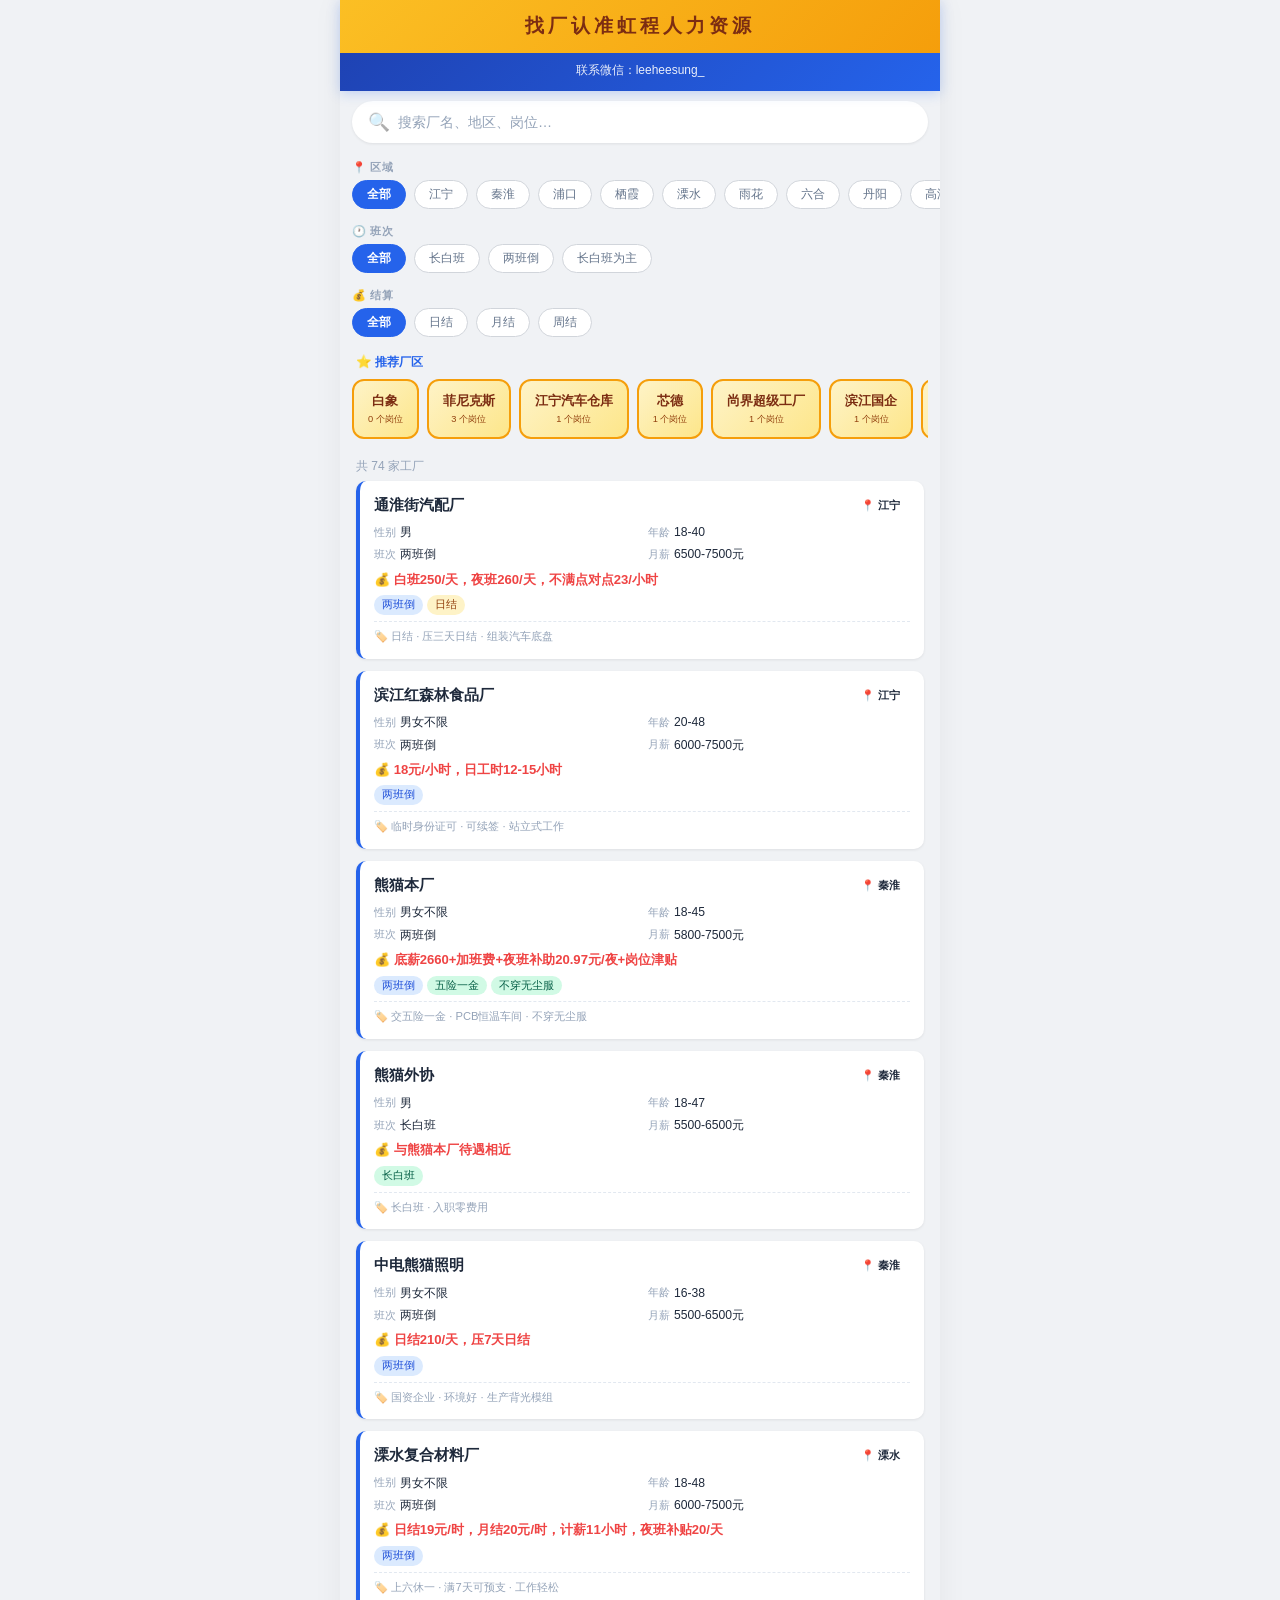
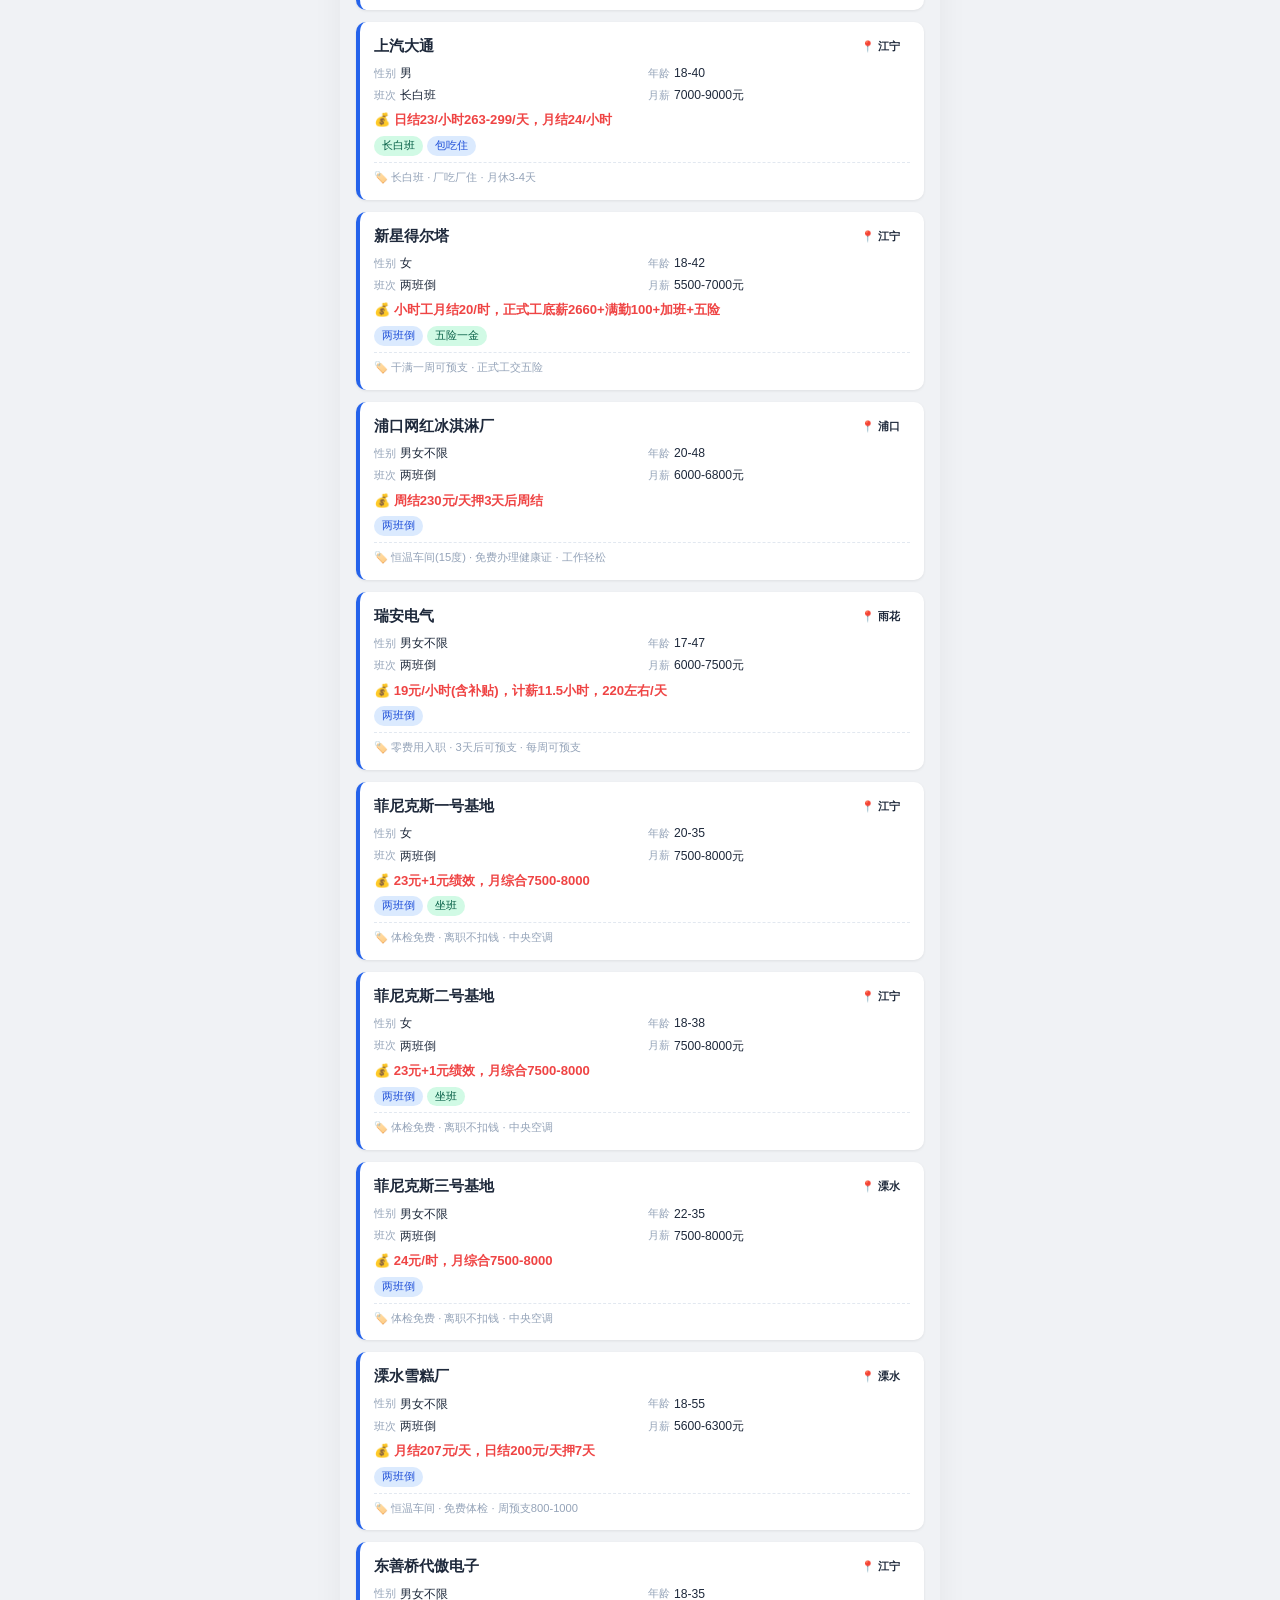
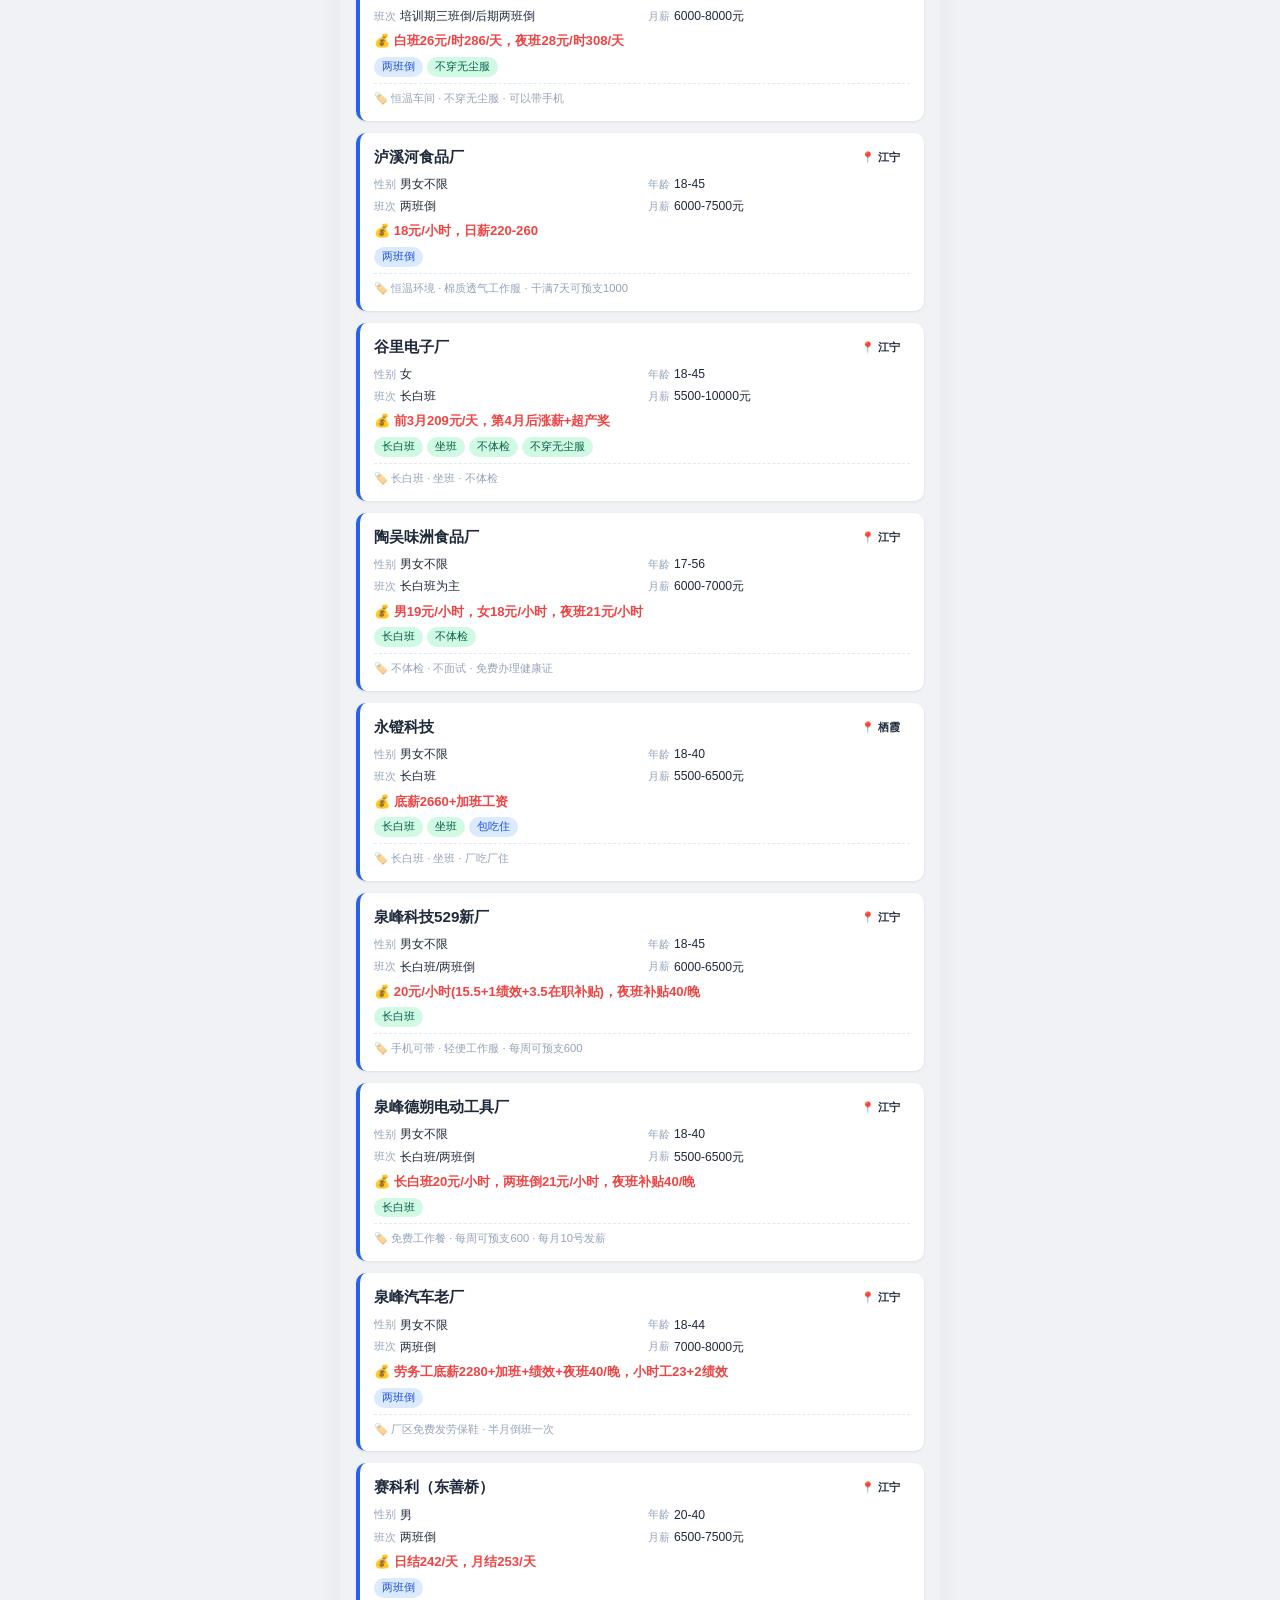
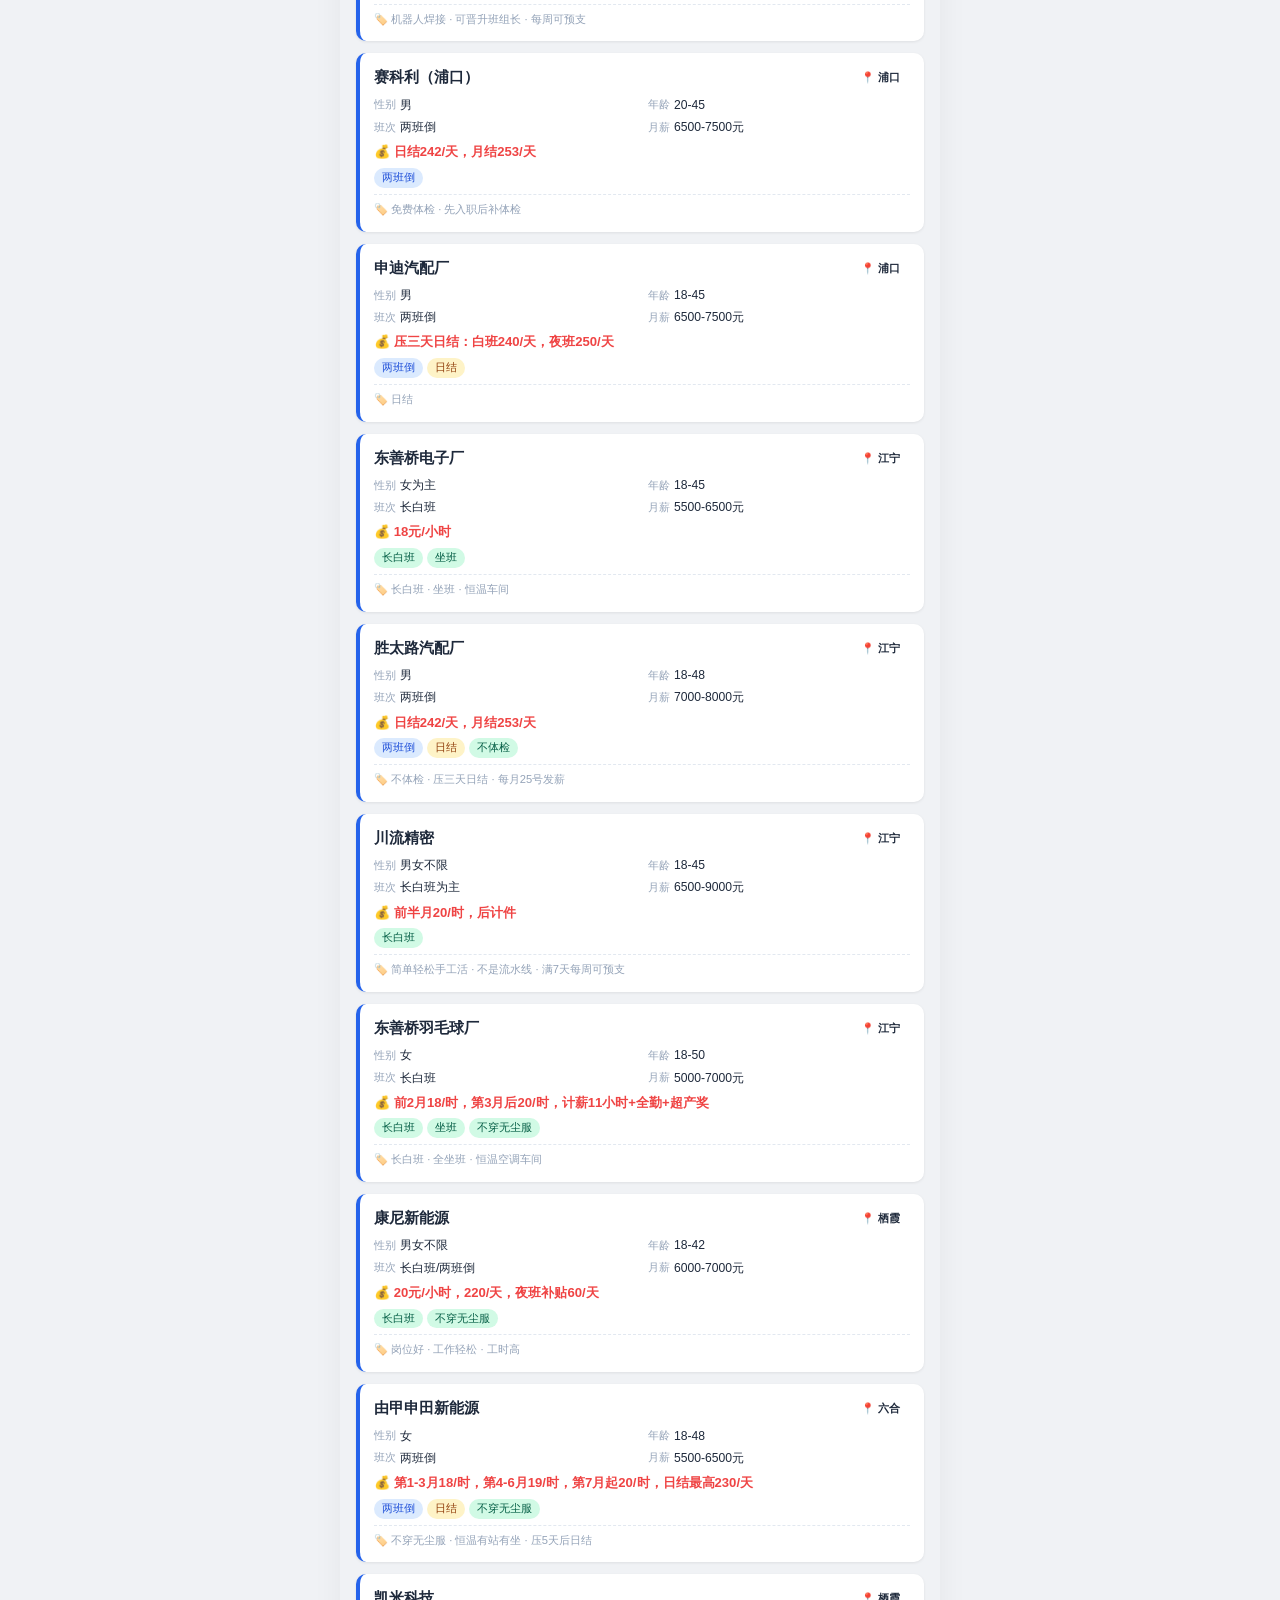
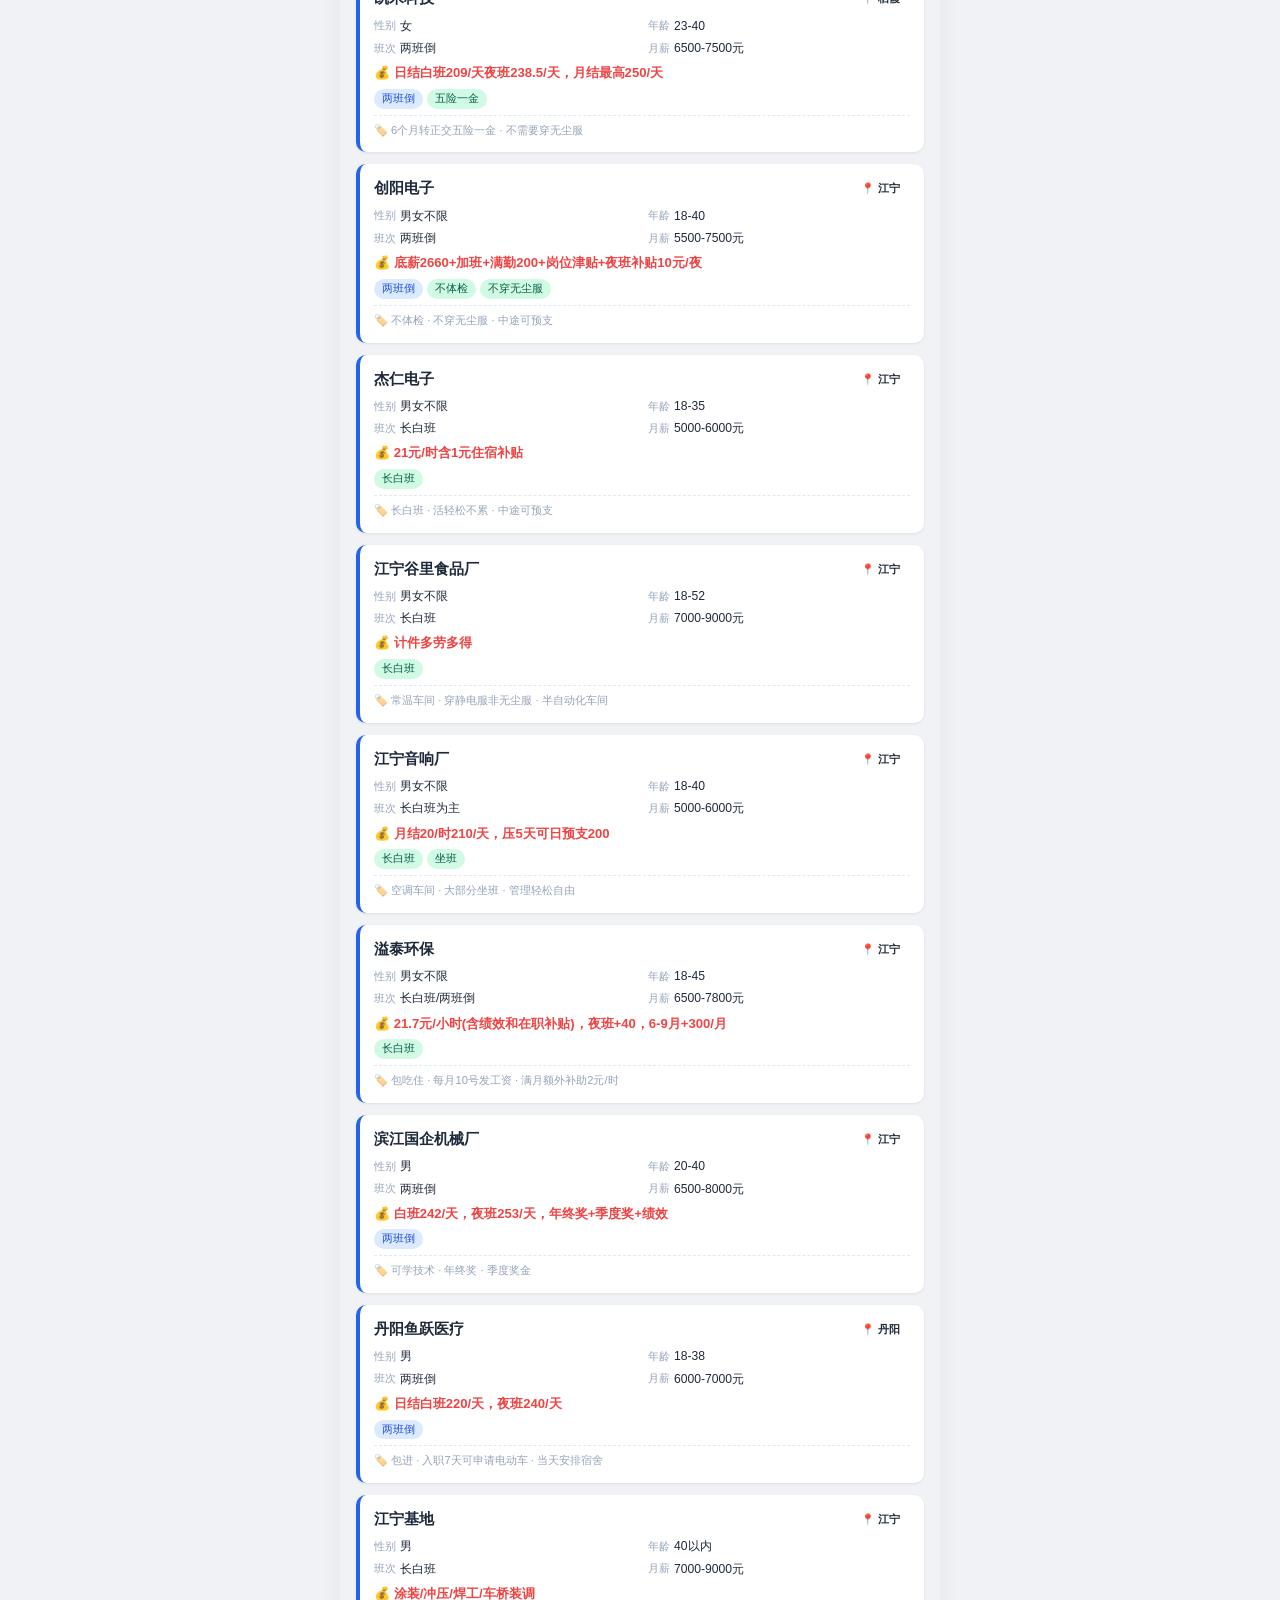
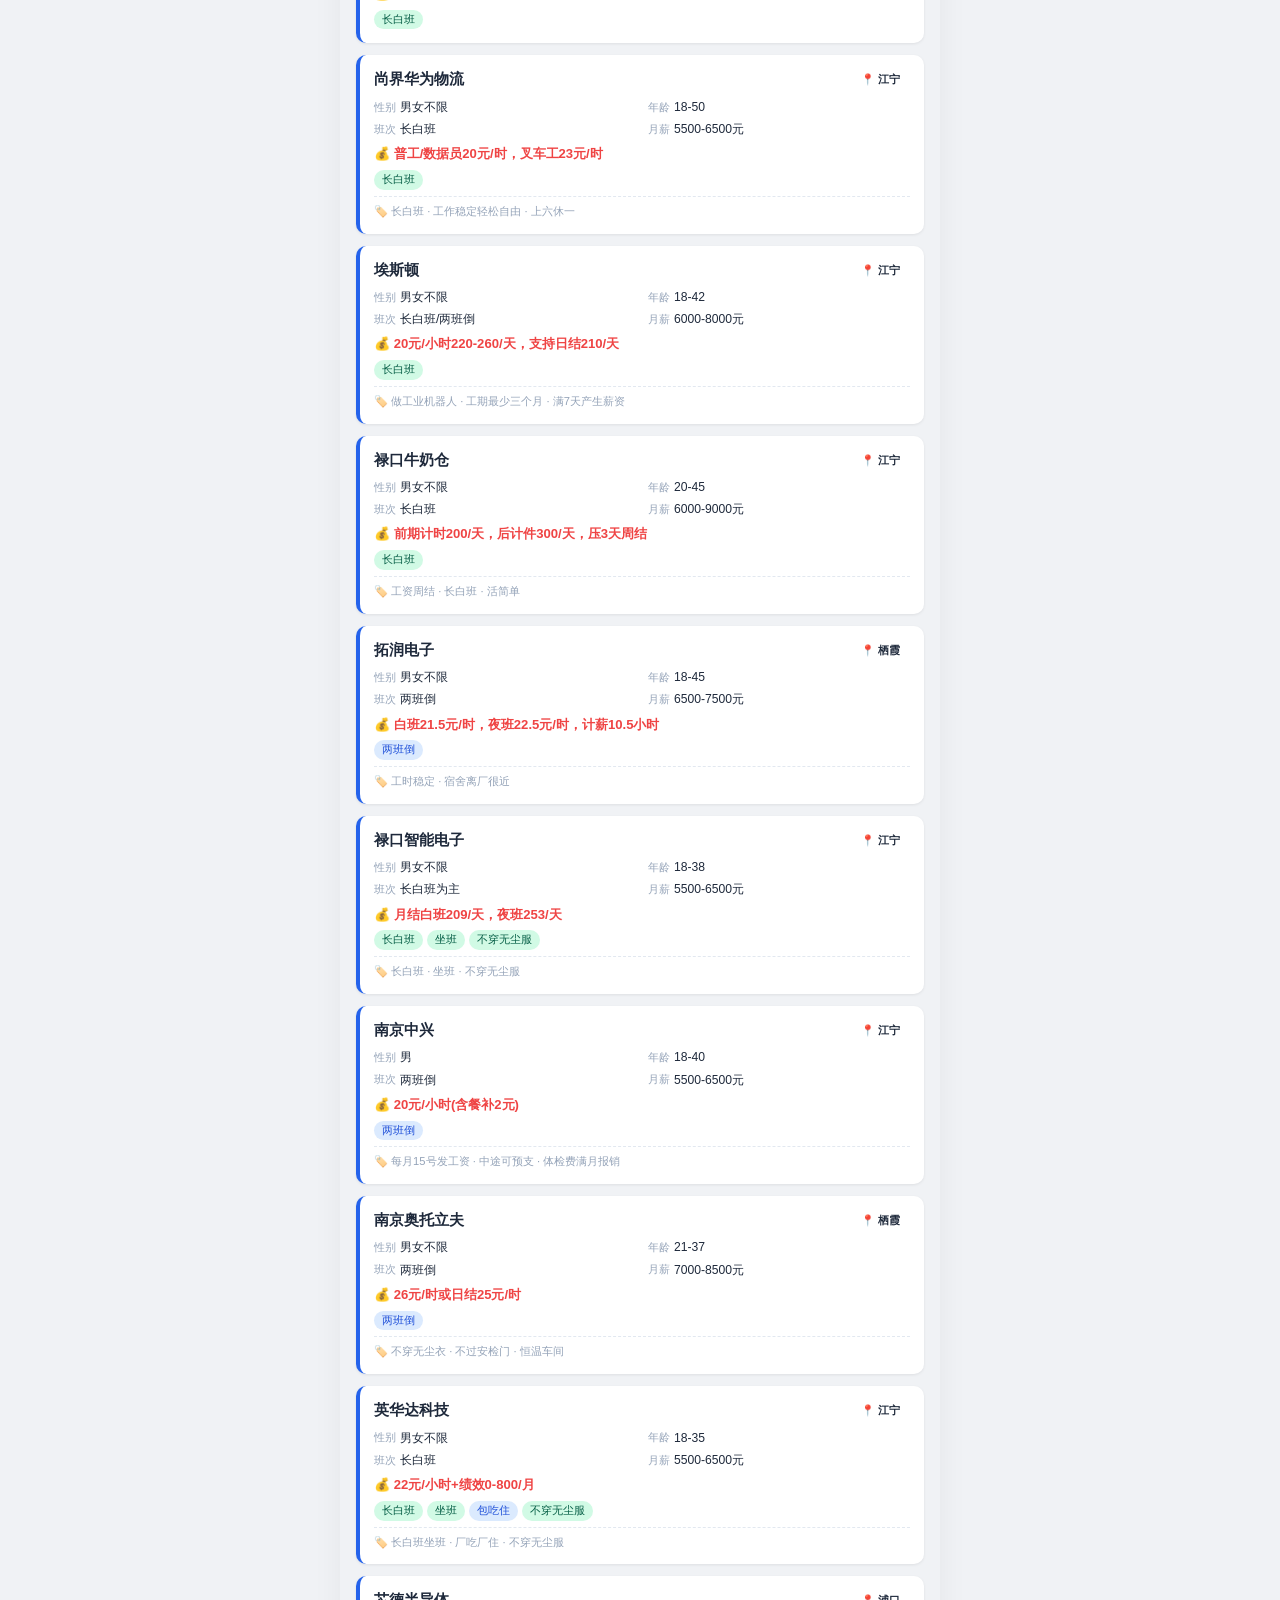
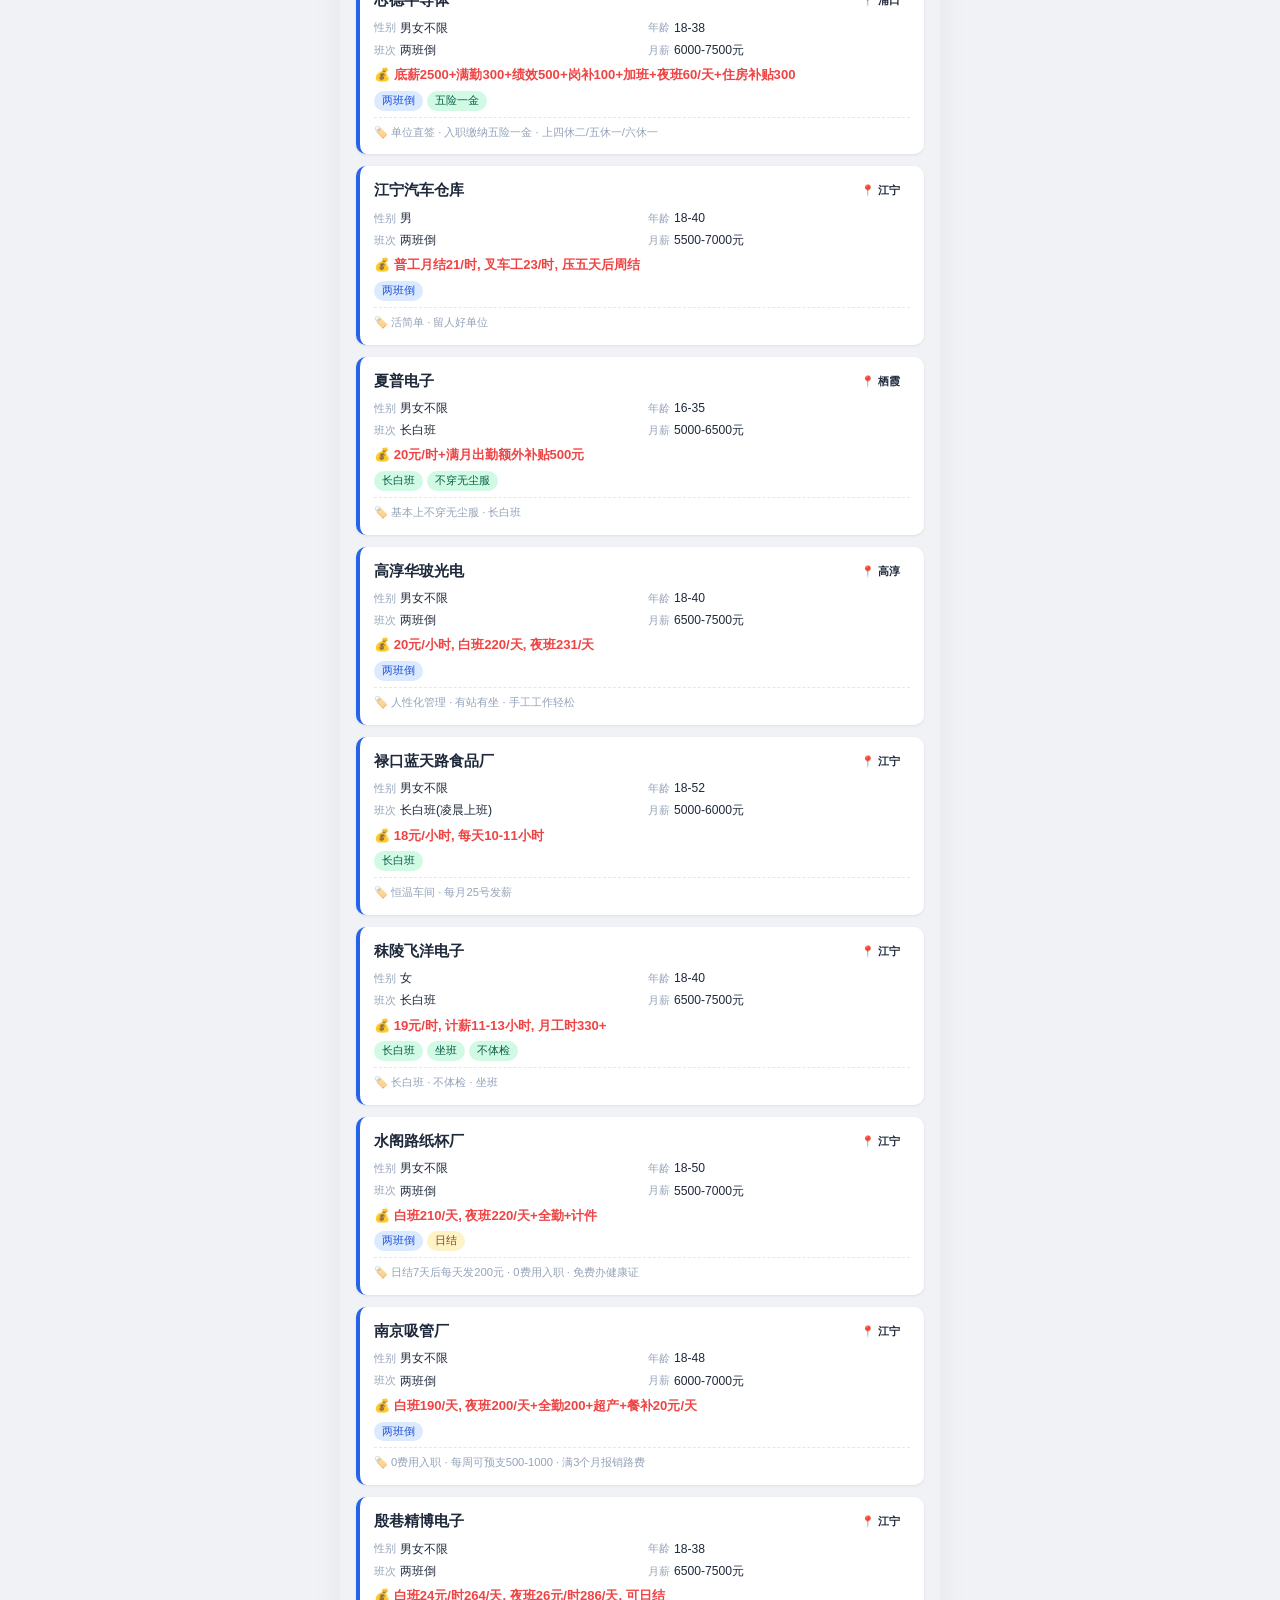
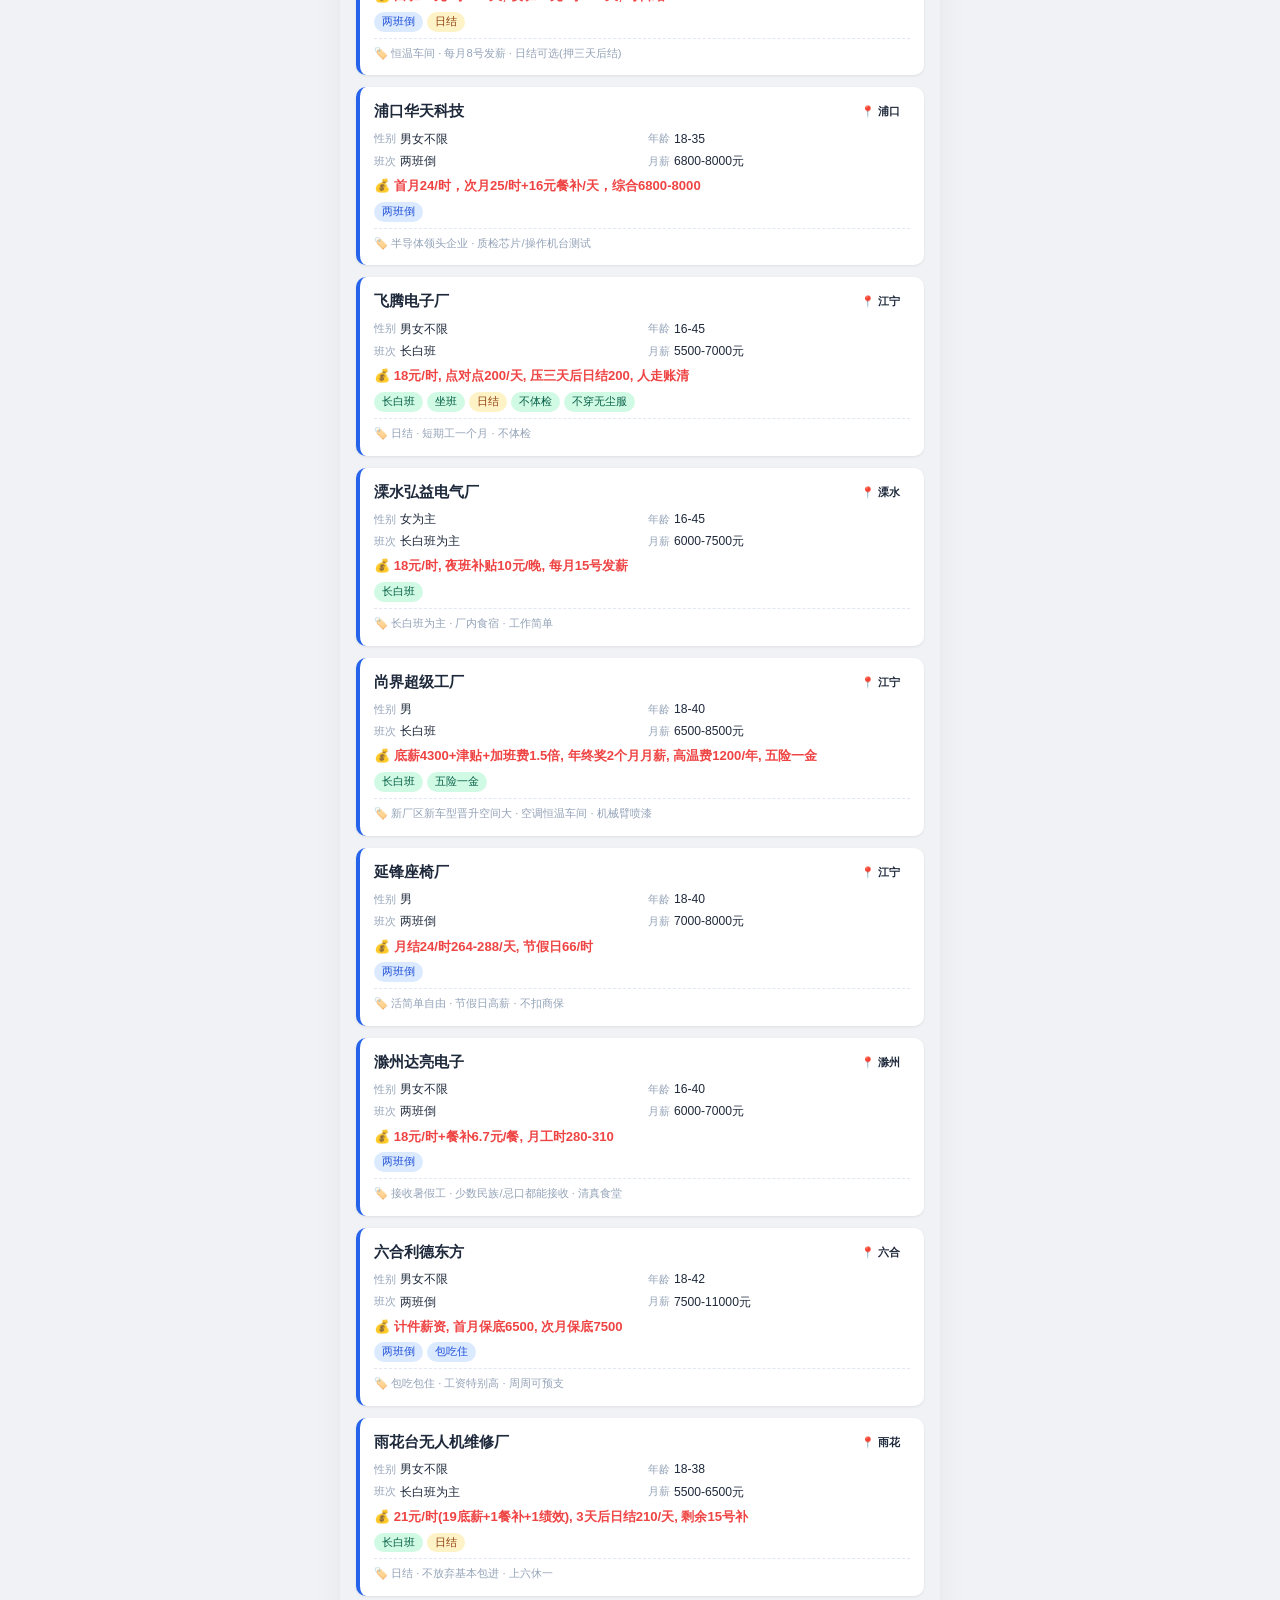
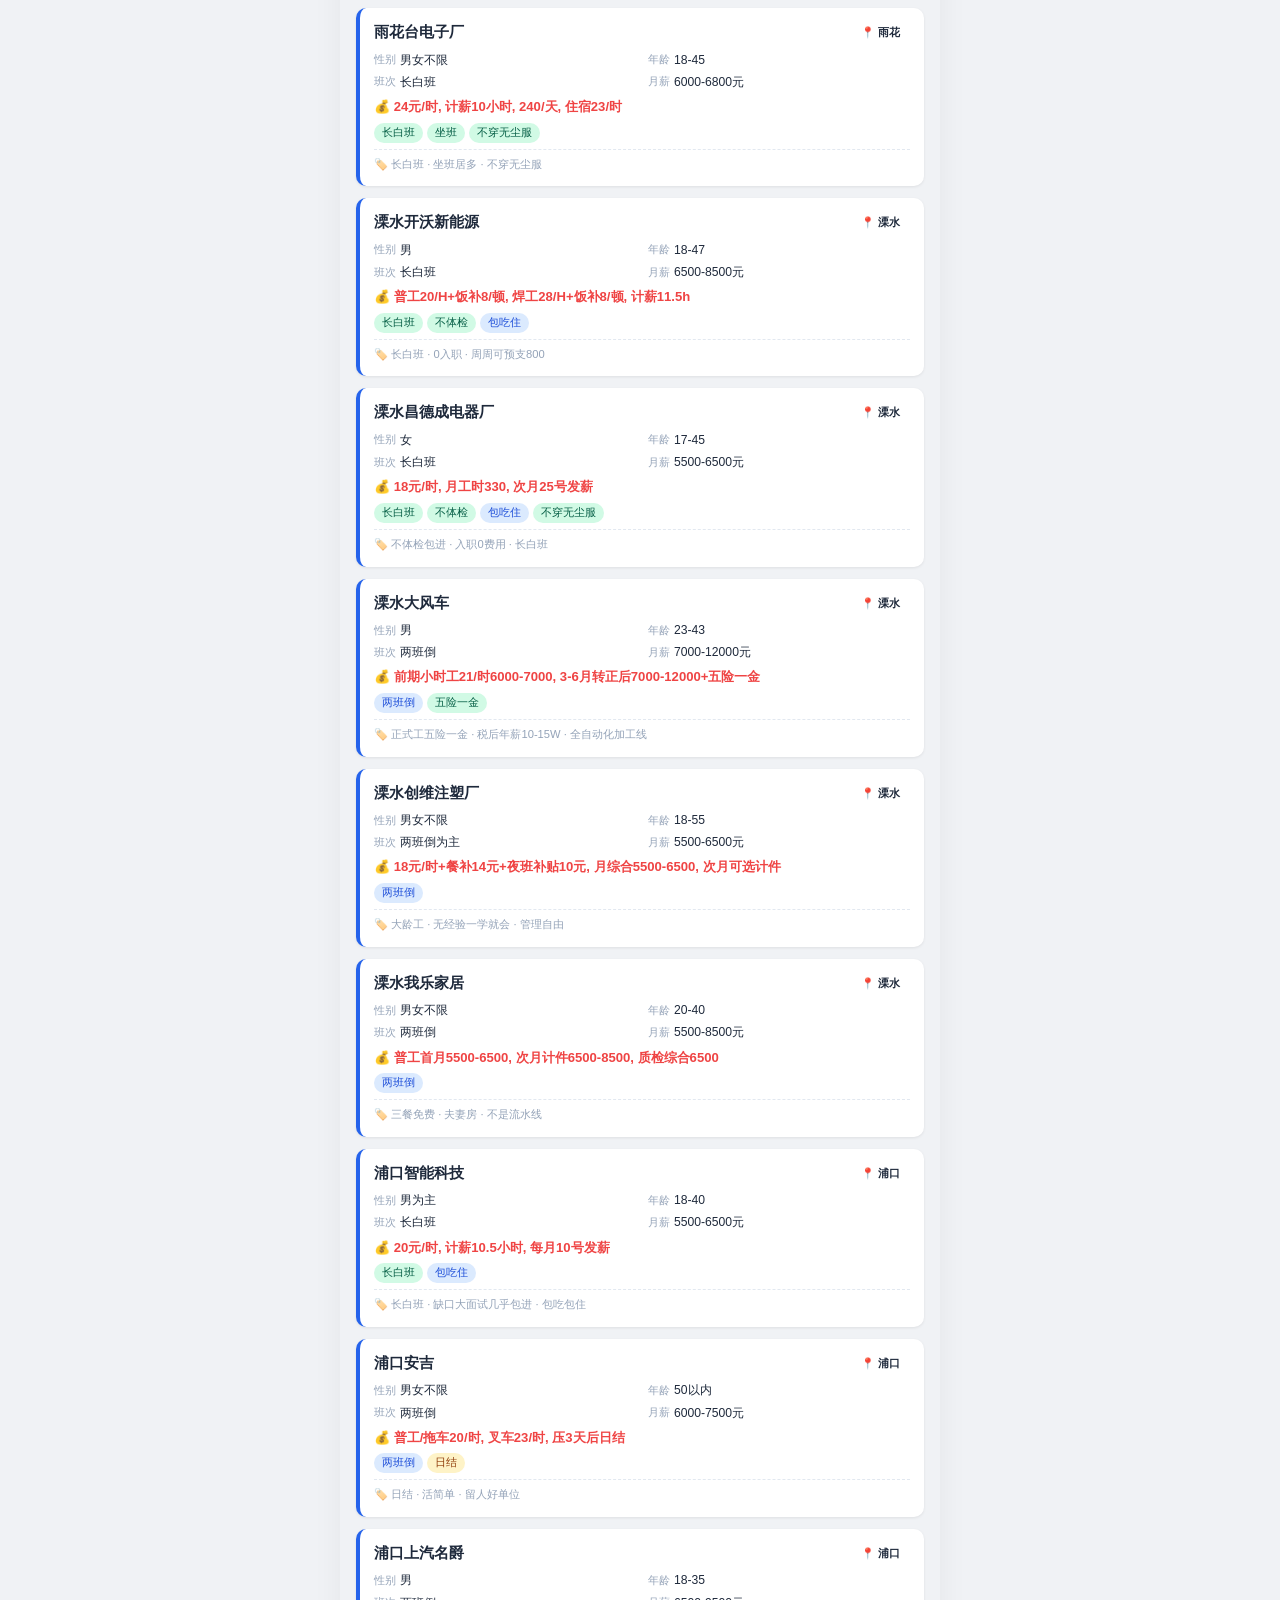
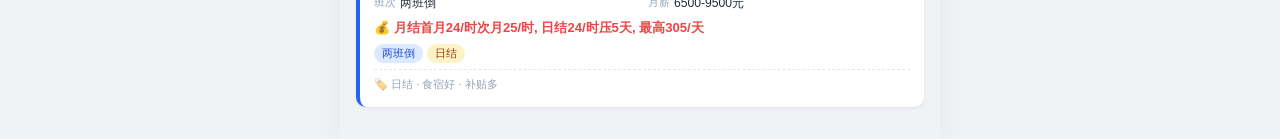
==== commit 43191b4f: "Add 白象&舍弗勒 + 推荐厂区 section" ====
--- a/找厂神器.html
+++ b/找厂神器.html
@@ -106,6 +106,35 @@
   letter-spacing: 0.5px;
 }
 
+/* ==================== Recommendation Section ==================== */
+.recommended-section {
+  padding: 8px 12px 4px;
+}
+.recommended-title {
+  font-size: 0.78rem; font-weight: 700; color: var(--primary);
+  padding: 0 4px 8px;
+}
+.recommended-grid {
+  display: flex; gap: 8px; overflow-x: auto;
+  -webkit-overflow-scrolling: touch; scrollbar-width: none;
+  padding-bottom: 8px;
+}
+.recommended-grid::-webkit-scrollbar { display: none; }
+.rec-card {
+  flex-shrink: 0; padding: 10px 14px;
+  background: linear-gradient(135deg, #fef3c7, #fde68a);
+  border: 2px solid #f59e0b;
+  border-radius: 12px; white-space: nowrap;
+  font-size: 0.82rem; font-weight: 700;
+  color: #7c2d12;
+  cursor: pointer;
+  transition: all 0.15s ease;
+  -webkit-tap-highlight-color: transparent;
+  touch-action: manipulation;
+  text-align: center;
+}
+.rec-card:active { transform: scale(0.95); }
+
 /* ==================== Result Count ==================== */
 .result-count {
   padding: 6px 16px; font-size:0.75rem; color: var(--text-muted);
@@ -244,6 +273,11 @@
 
   <div class="filter-label">💰 结算</div>
   <div class="filter-row loading-row" id="paymentBar">加载中...</div>
+
+  <div class="recommended-section">
+    <div class="recommended-title">⭐ 推荐厂区</div>
+    <div class="recommended-grid" id="recGrid"></div>
+  </div>
 
   <div class="result-count" id="resultCount"></div>
   <div class="factory-list" id="factoryList">
@@ -1610,6 +1644,20 @@
   paymentFilter: '全部',
 };
 
+// 推荐厂区映射
+const recommendedFactories = [
+  { display: '白象', keyword: '白象' },
+  { display: '菲尼克斯', keyword: '菲尼克斯' },
+  { display: '江宁汽车仓库', keyword: '江宁汽车仓库' },
+  { display: '芯德', keyword: '芯德' },
+  { display: '尚界超级工厂', keyword: '尚界超级工厂' },
+  { display: '滨江国企', keyword: '滨江国企' },
+  { display: '泉峰科技529', keyword: '泉峰科技529' },
+  { display: '音响厂', keyword: '音响厂' },
+  { display: '舍弗勒', keyword: '舍弗勒' },
+  { display: '华玻', keyword: '华玻' },
+];
+
 // ==================== DOM 引用 ====================
 const $ = (sel) => document.querySelector(sel);
 const $$ = (sel) => document.querySelectorAll(sel);
@@ -1622,6 +1670,7 @@
   paymentBar: $('#paymentBar'),
   resultCount: $('#resultCount'),
   factoryList: $('#factoryList'),
+  recGrid: $('#recGrid'),
   modalOverlay: $('#modalOverlay'),
   modalBody: $('#modalBody'),
   modalTitle: $('#modalTitle'),
@@ -1814,6 +1863,26 @@
   document.body.style.overflow = '';
 }
 
+// ==================== 推荐厂区 ====================
+function renderRecommended() {
+  dom.recGrid.innerHTML = recommendedFactories.map(r => {
+    const matched = factoryData.filter(f => f.name.includes(r.keyword) || f.fullName.includes(r.keyword));
+    return `<div class="rec-card" data-keyword="${r.keyword}">
+        ${r.display}
+        <span style="display:block;font-size:0.58rem;font-weight:400;color:#92400e;margin-top:2px;">${matched.length} 个岗位</span>
+      </div>`;
+  }).join('');
+  dom.recGrid.querySelectorAll('.rec-card').forEach(card => {
+    card.addEventListener('click', () => {
+      const keyword = card.dataset.keyword;
+      dom.searchInput.value = keyword;
+      state.searchQuery = keyword;
+      dom.searchClear.classList.toggle('visible', true);
+      renderResults();
+    });
+  });
+}
+
 // ==================== 搜索 ====================
 function handleSearch(value) {
   state.searchQuery = value;
@@ -1826,6 +1895,7 @@
   renderAreas();
   renderShiftFilters();
   renderPaymentFilters();
+  renderRecommended();
   renderResults();
 
   // 搜索输入
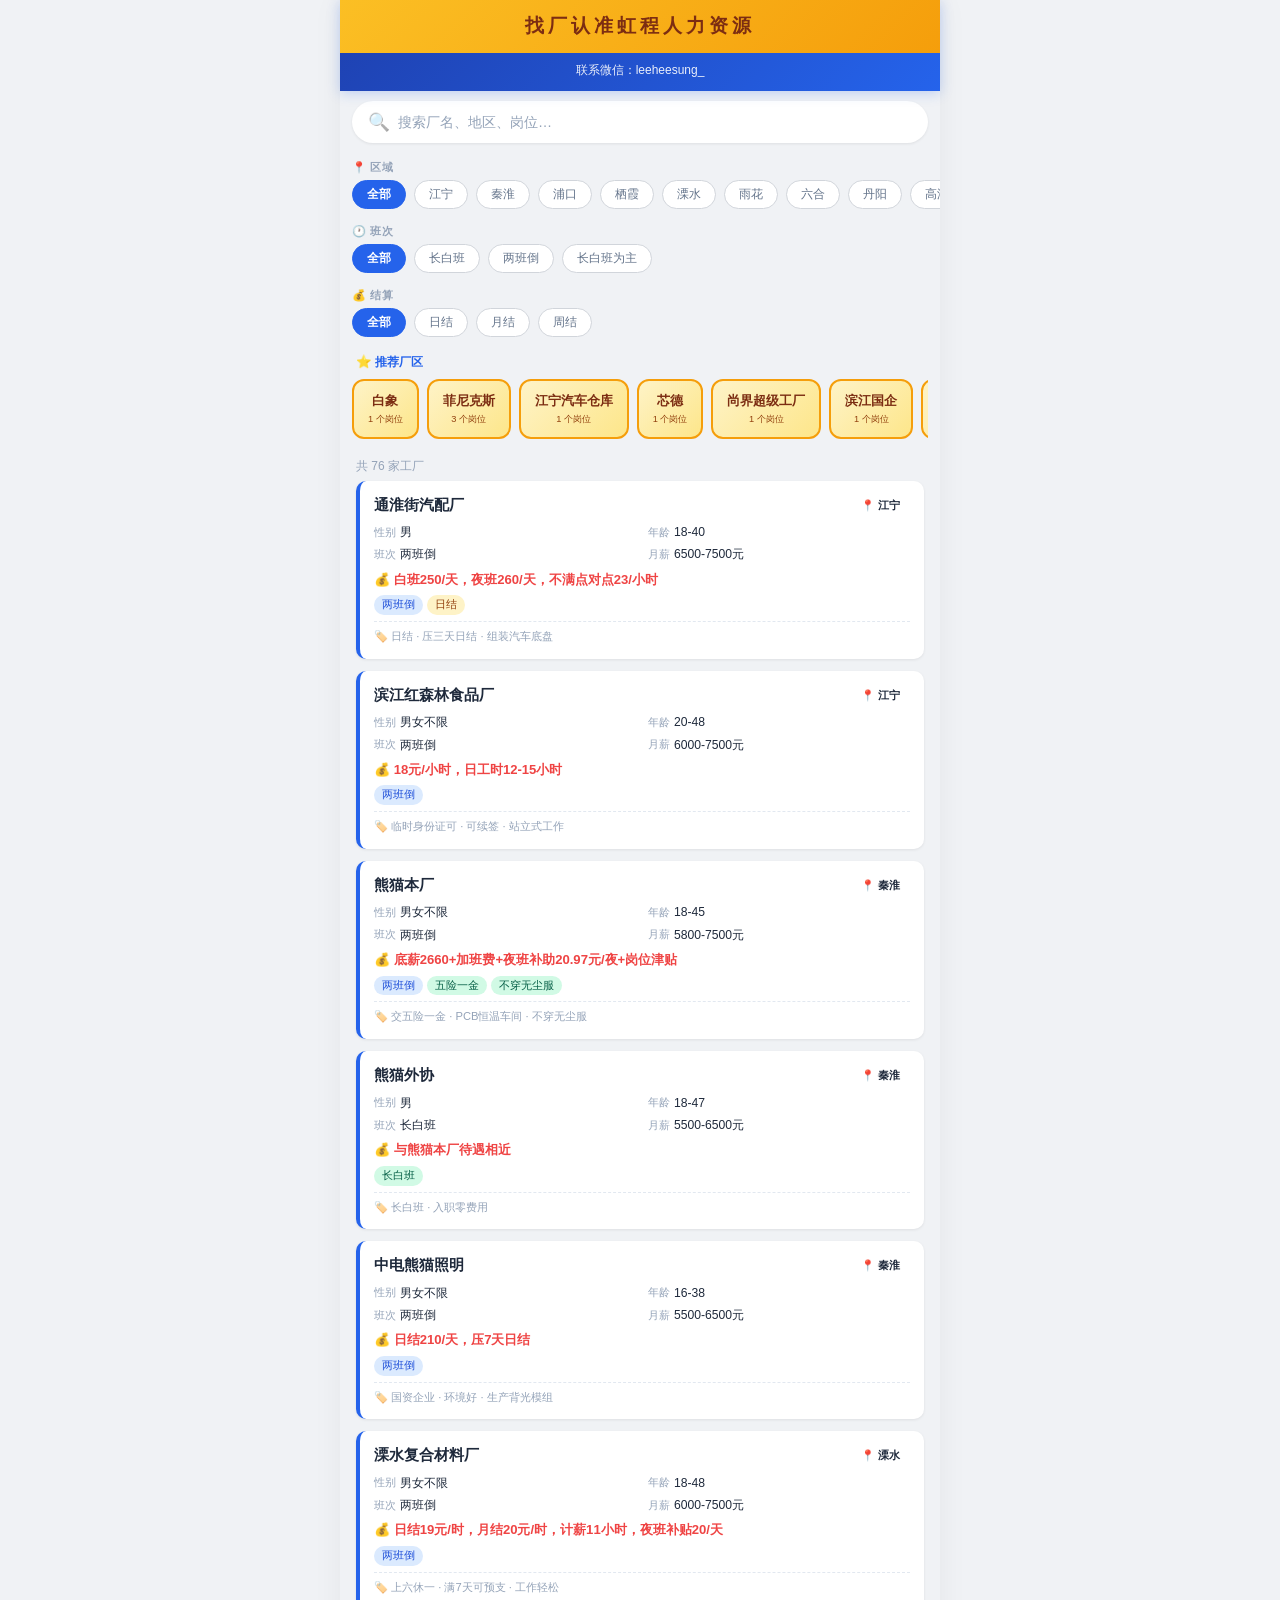
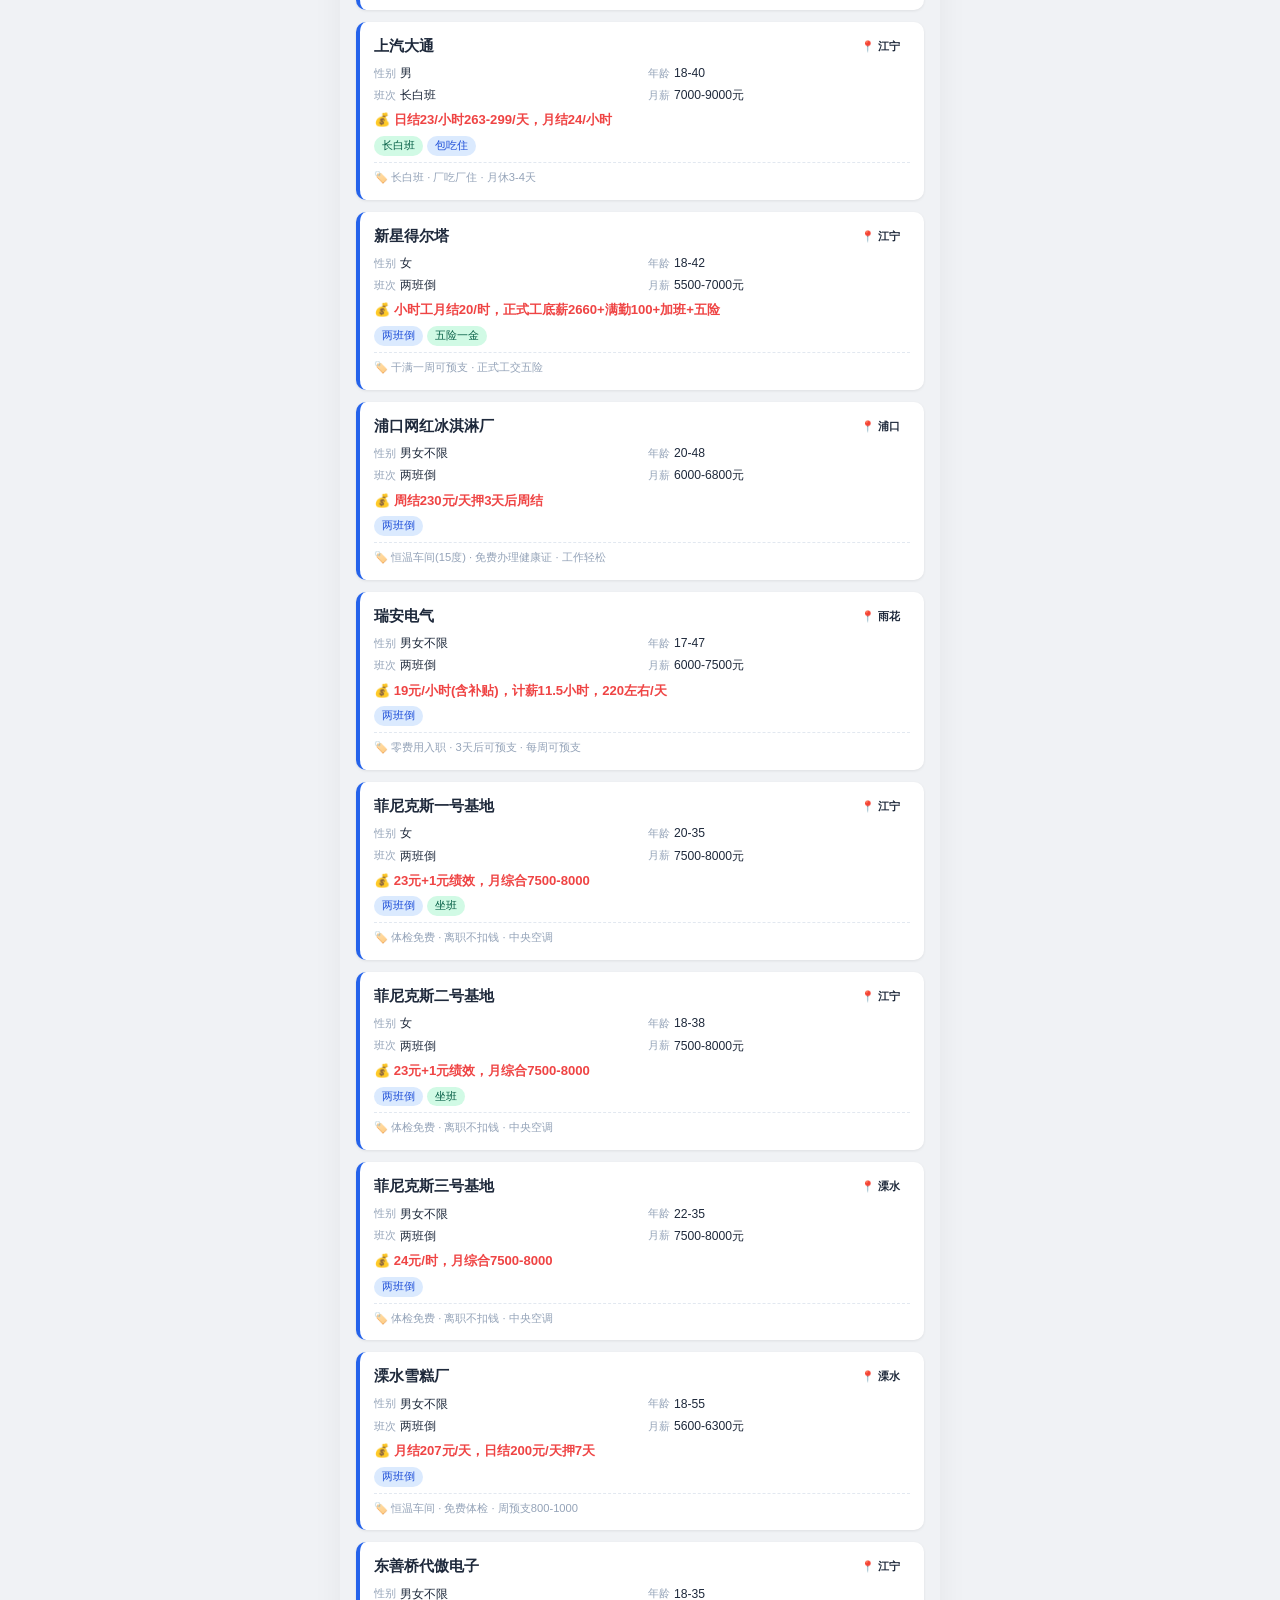
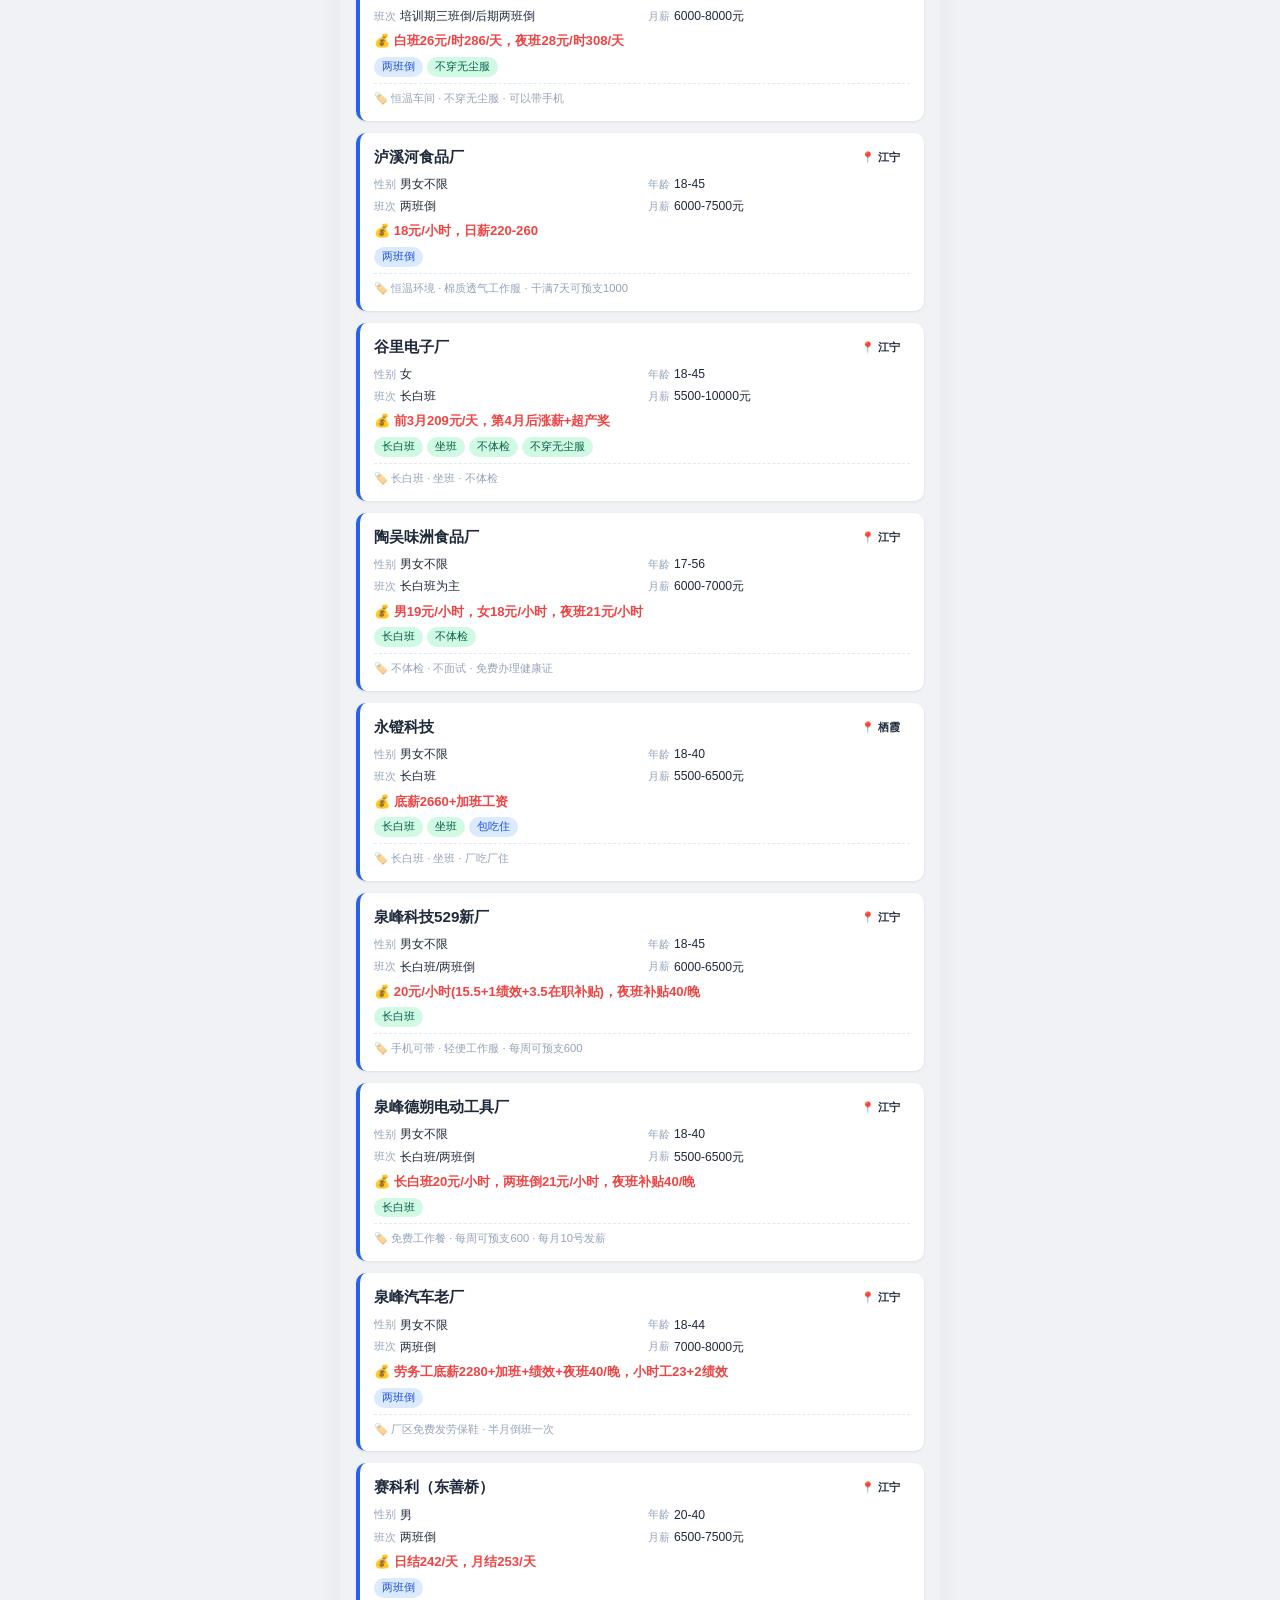
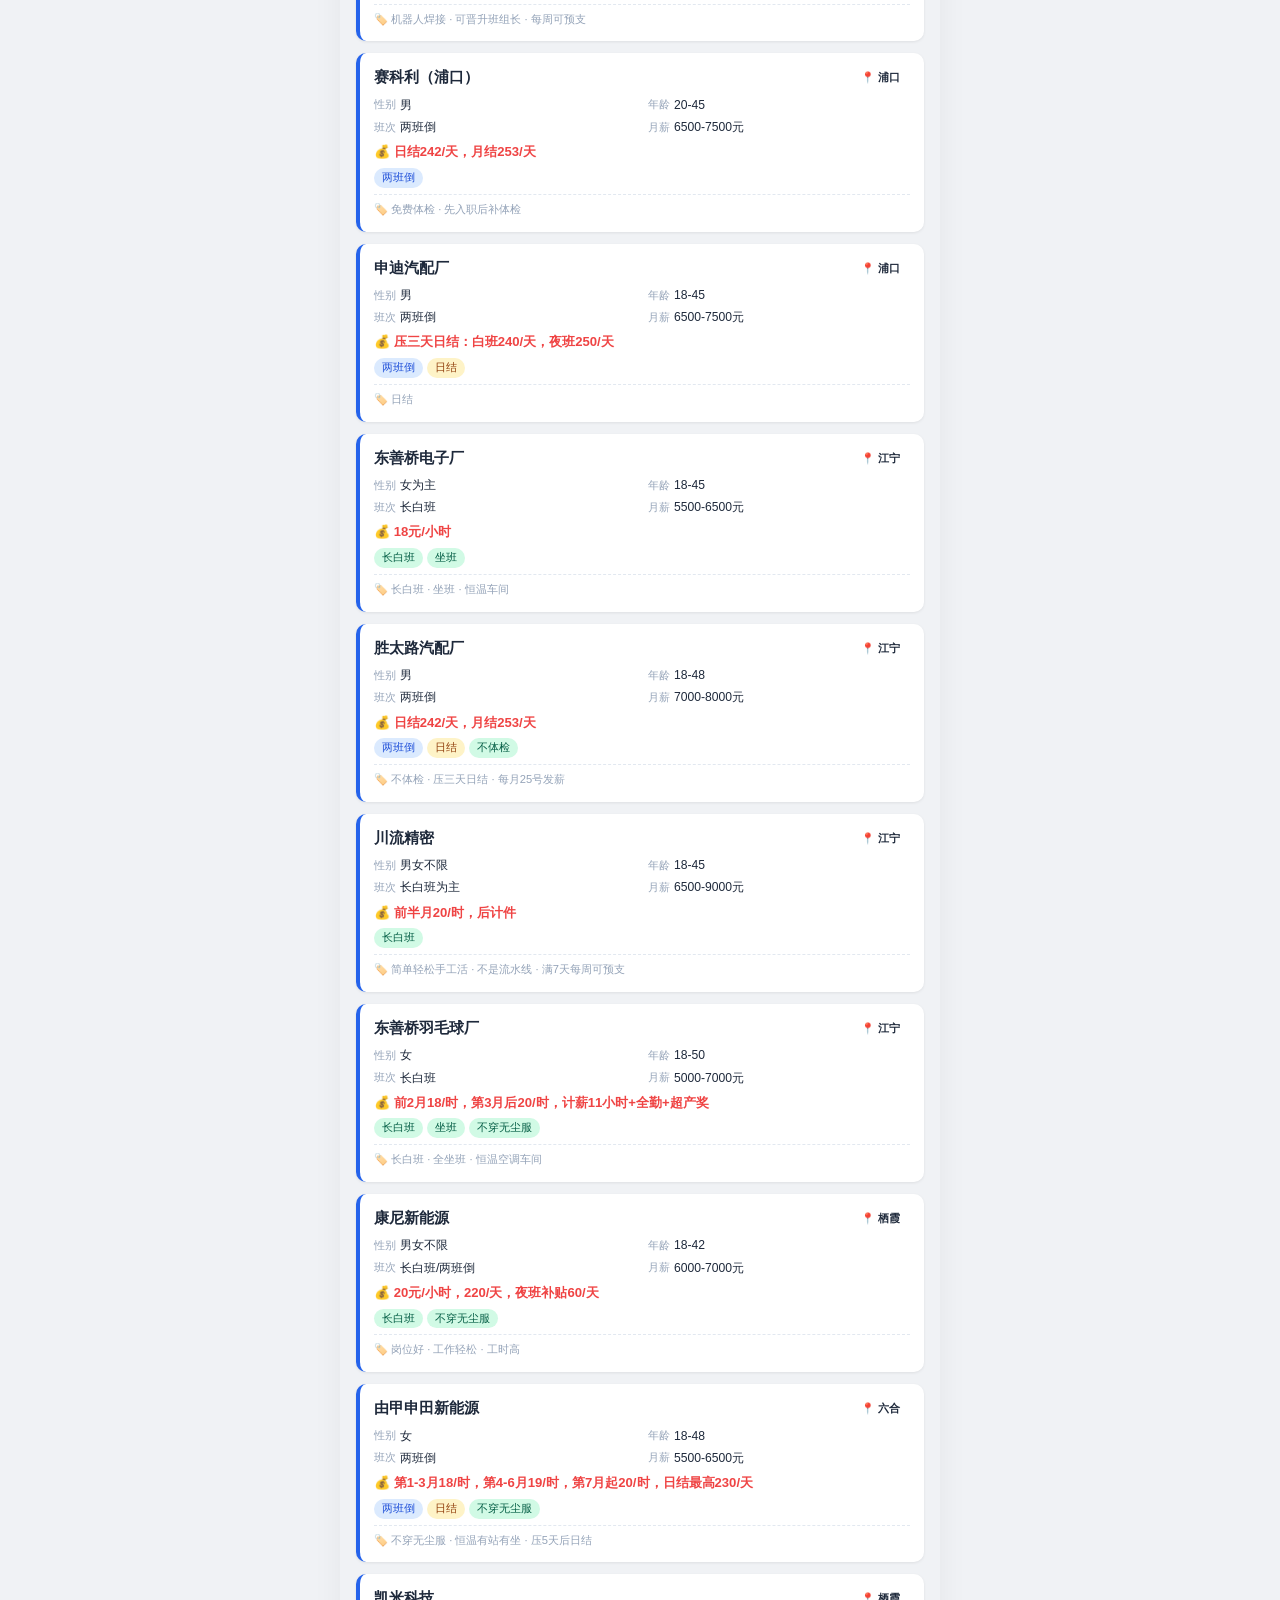
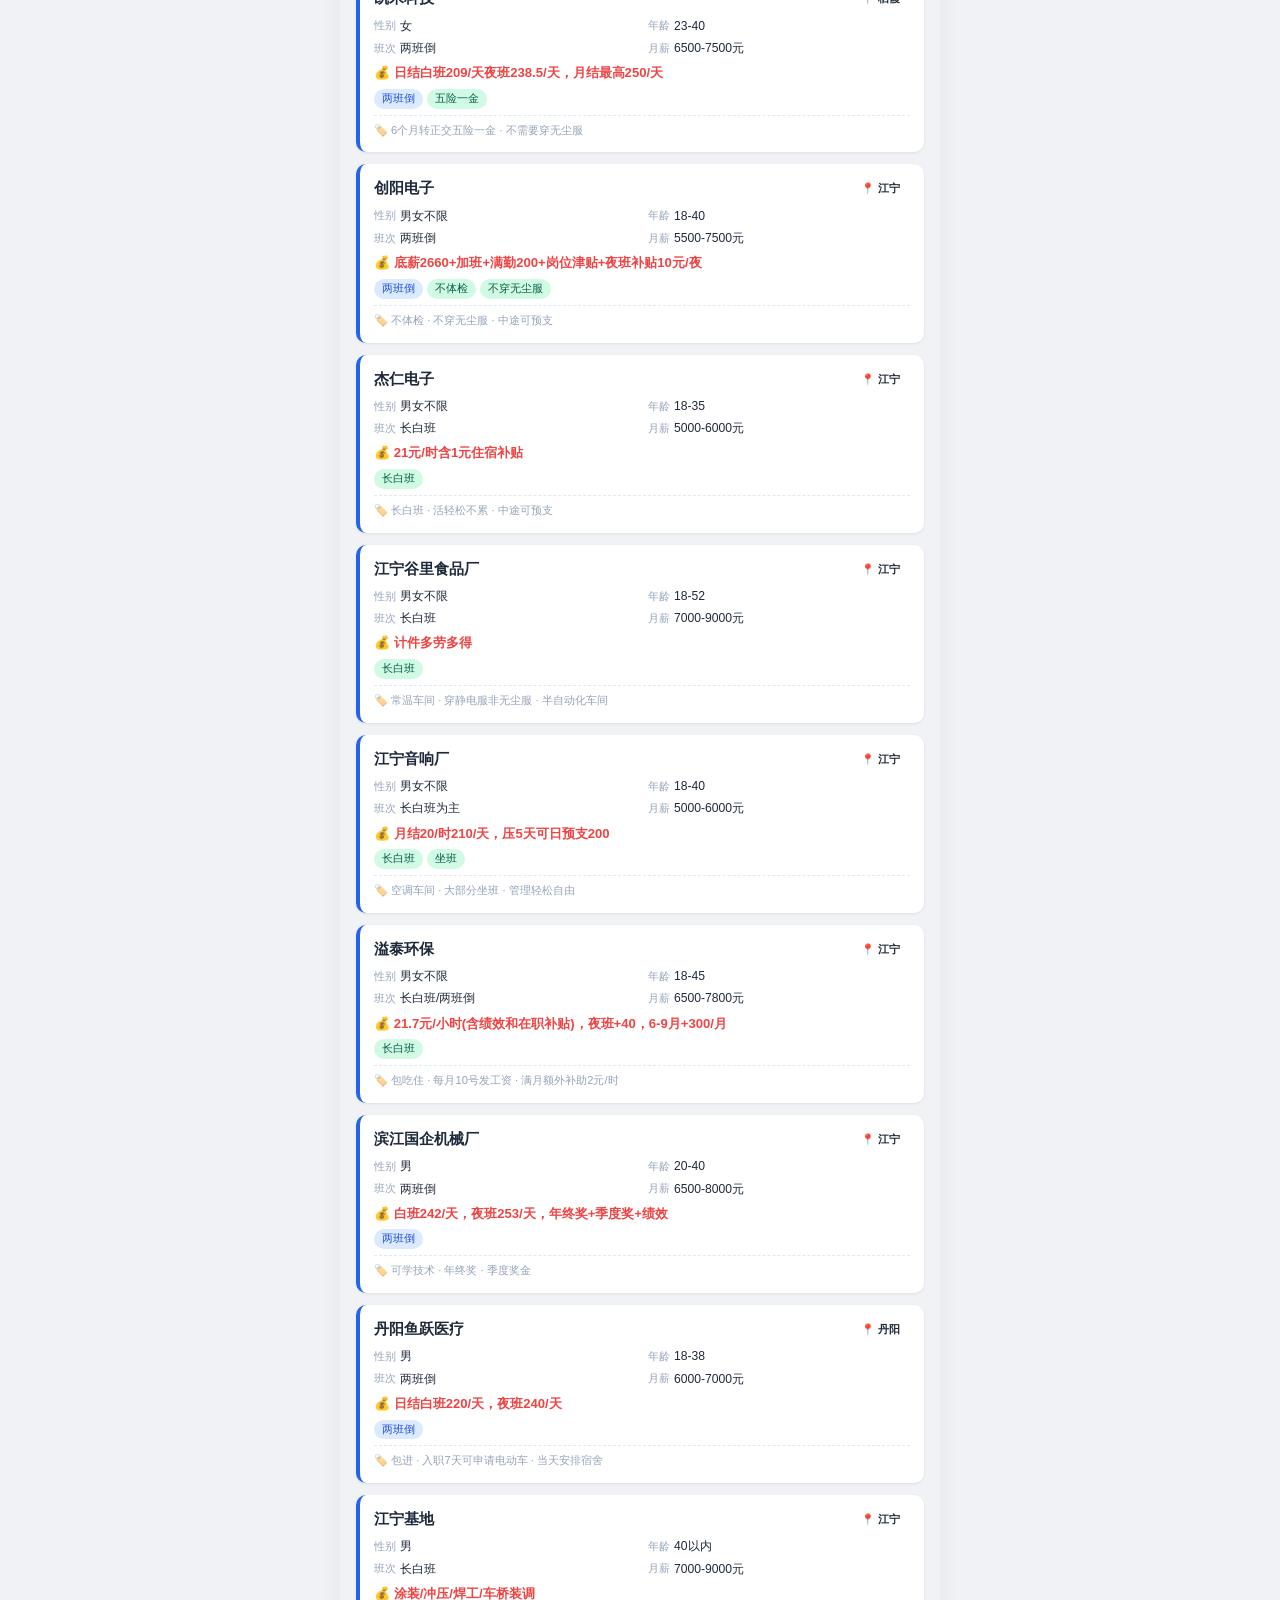
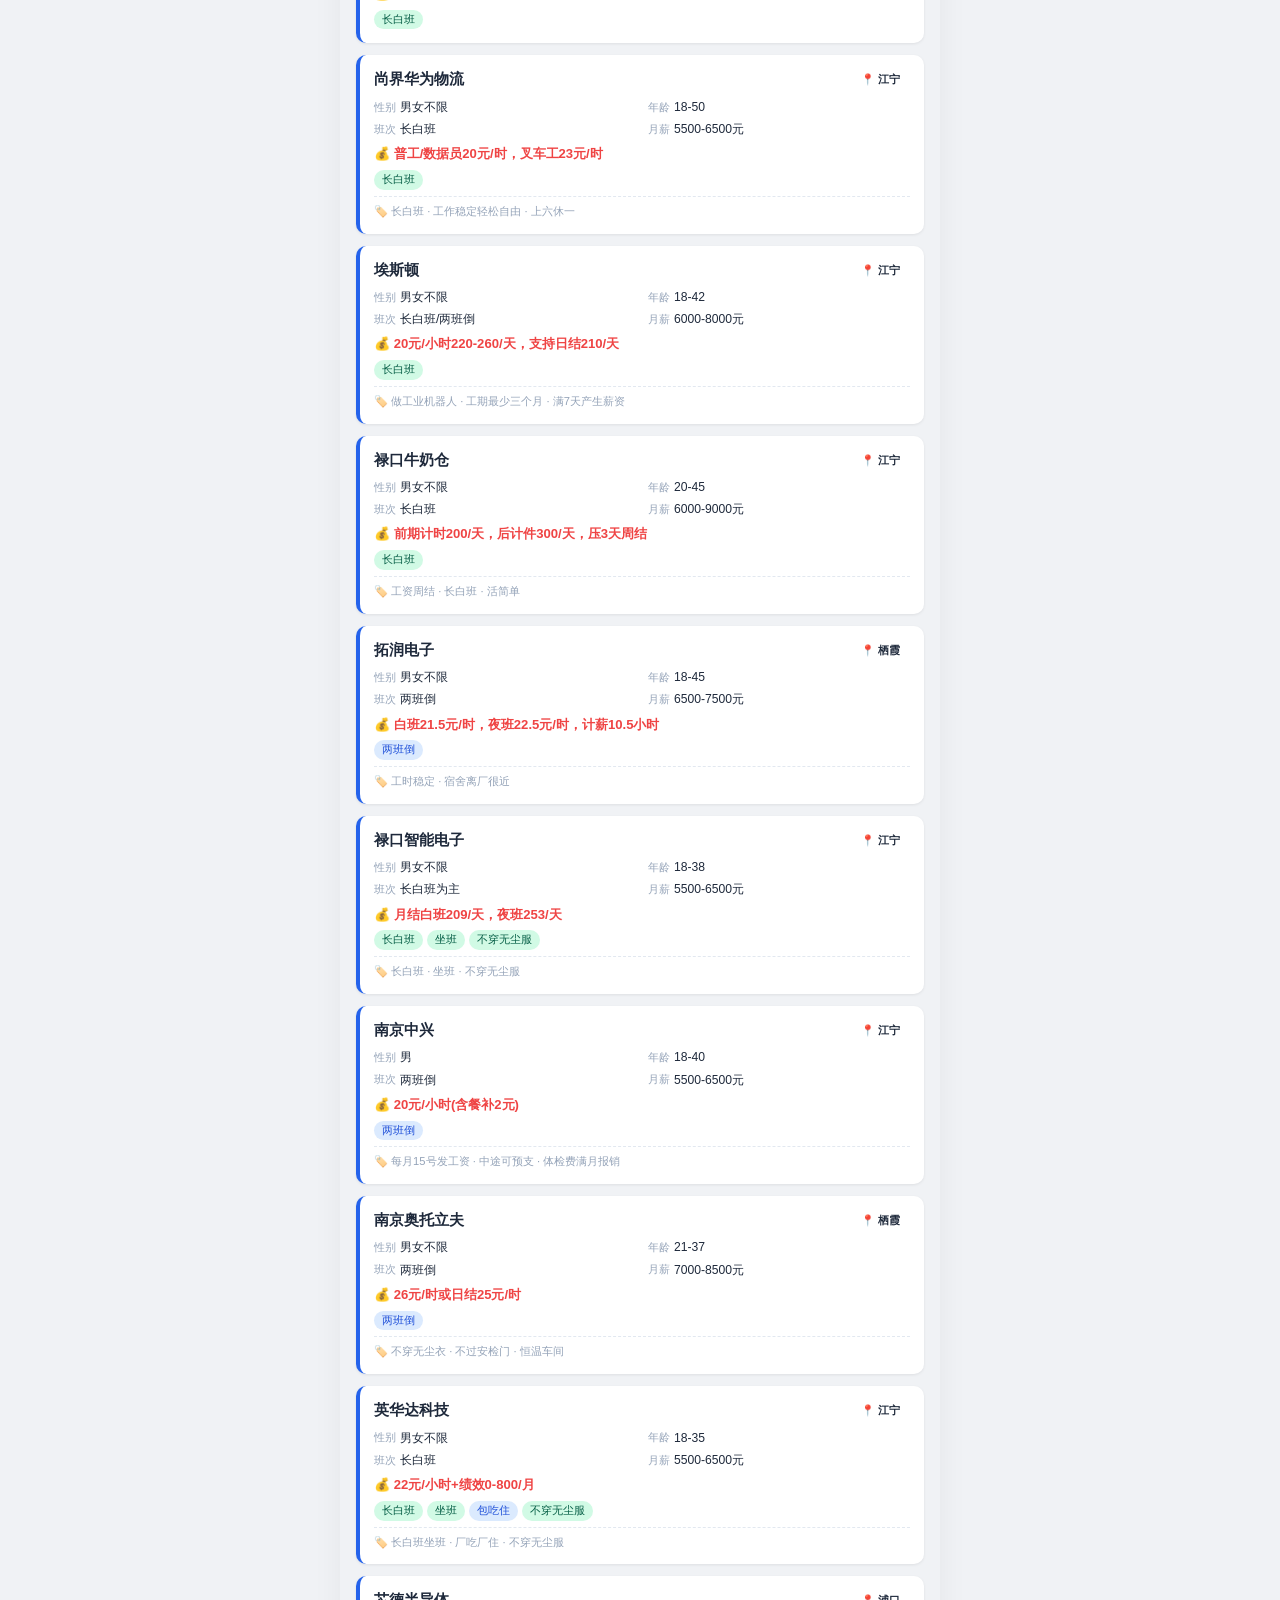
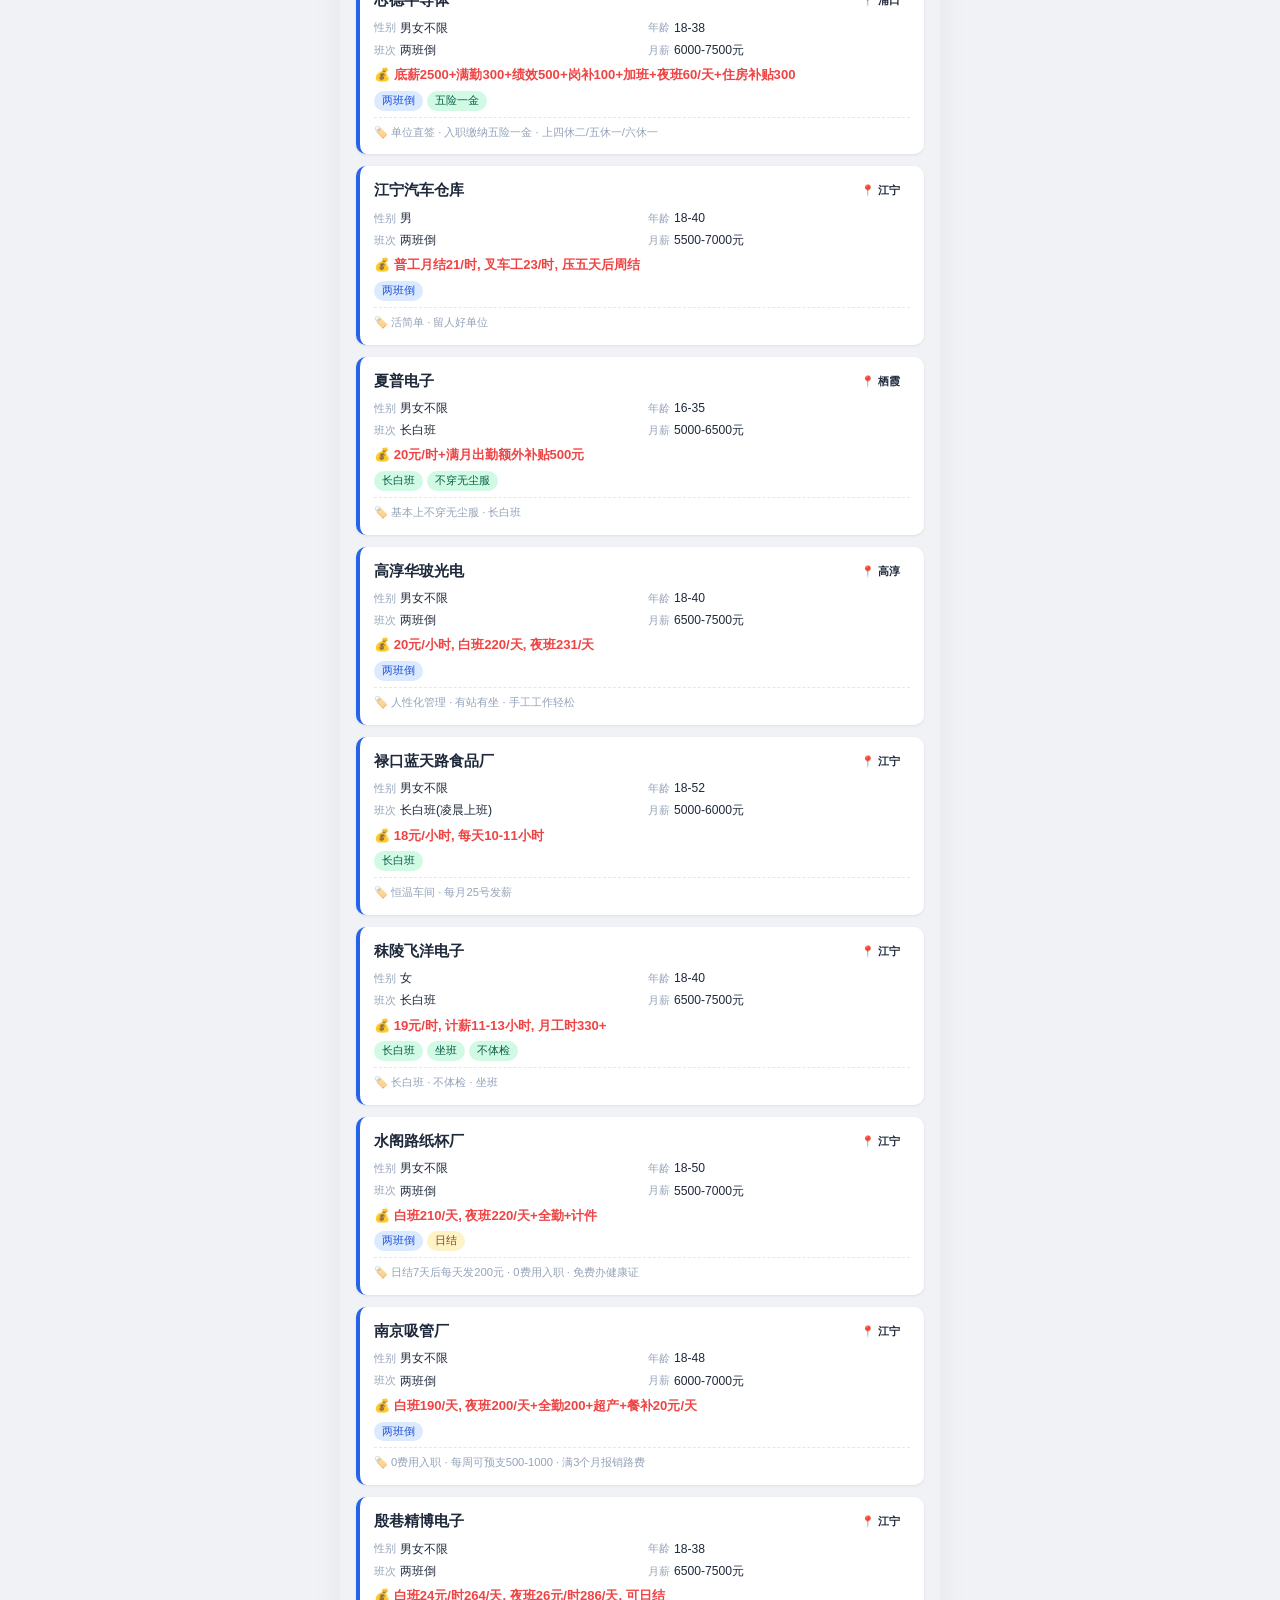
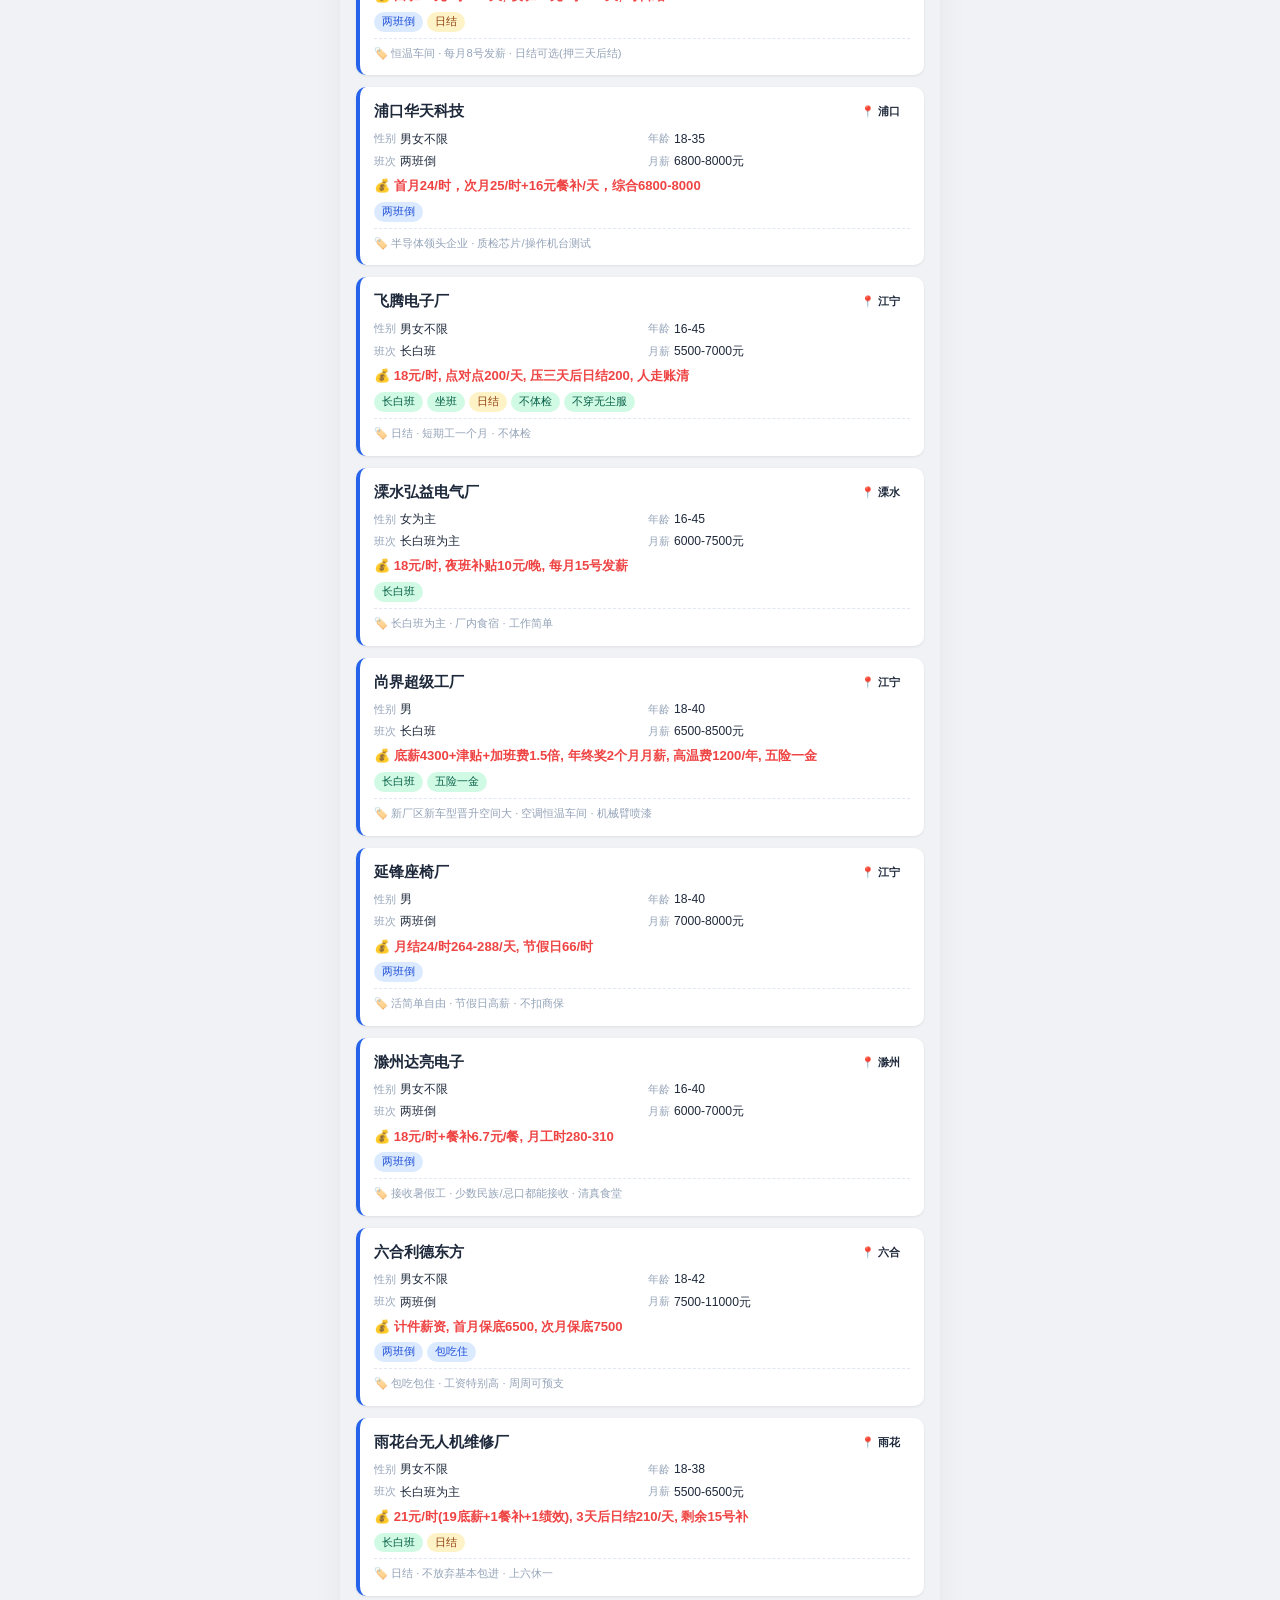
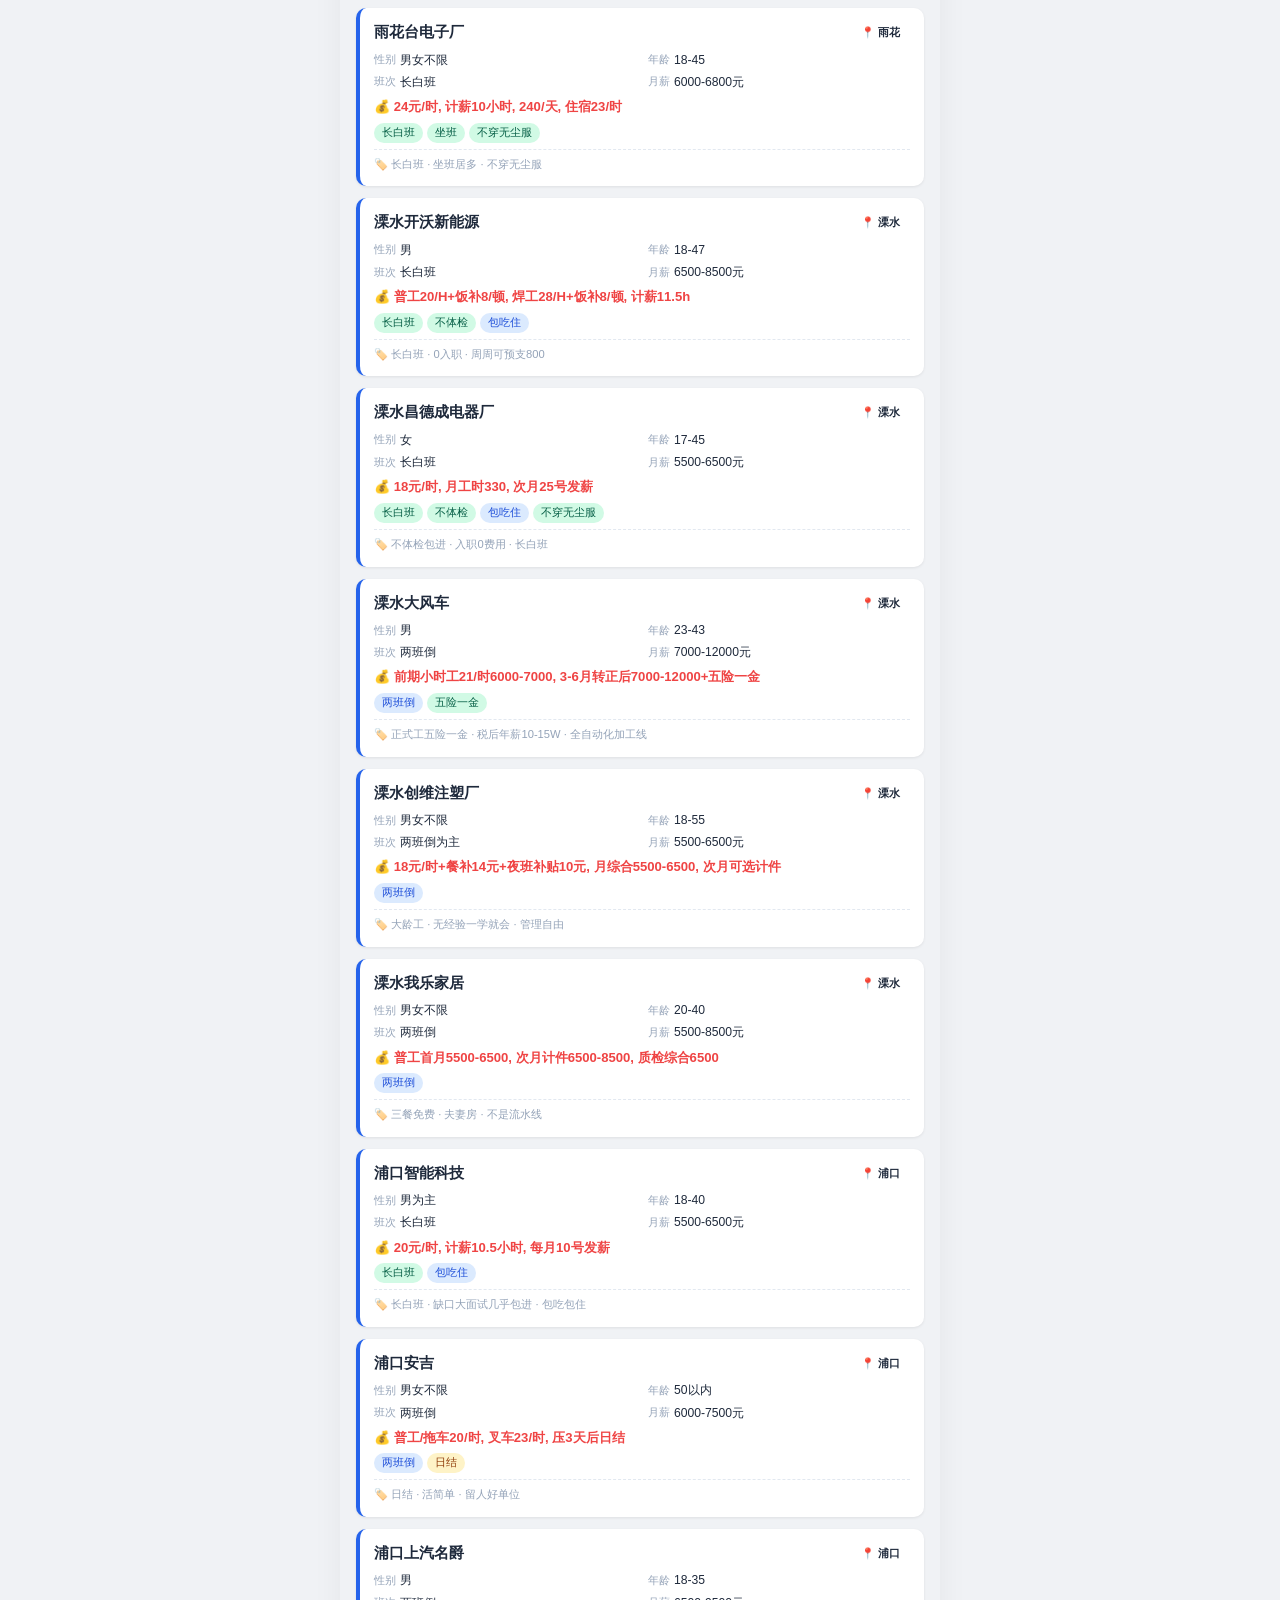
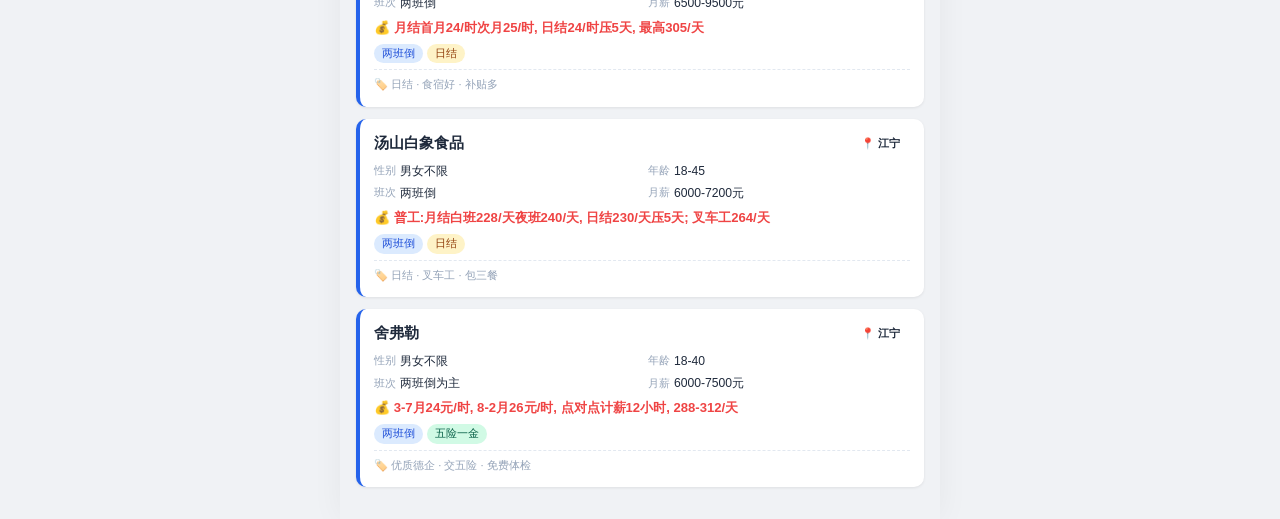
==== commit 97c079ba: "Update 白象&舍弗勒 info from latest chat" ====
--- a/找厂神器.html
+++ b/找厂神器.html
@@ -1628,6 +1628,42 @@
     "features": "日结, 食宿好, 补贴多, 工资高, 每月15号发薪可预支, 夜班补贴满月30/班",
     "requirements": "高中/中专以上, 工期至少三个月, 离职需正常办理, 体检70-140元",
     "remark": "普通操作工, 上午8点面试"
+  },
+  {
+    "name": "汤山白象食品",
+    "fullName": "汤山白象食品",
+    "area": "江宁",
+    "address": "汤山镇",
+    "category": "食品",
+    "gender": "男女不限",
+    "age": "18-45",
+    "shift": "两班倒",
+    "salary": "普工:月结白班228/天夜班240/天, 日结230/天压5天; 叉车工264/天",
+    "salaryRange": "6000-7200",
+    "housing": "4人间免费住宿, 免费提供被褥床上用品, 住宿水电全部免费",
+    "food": "免费三餐, 住宿水电全部免费",
+    "bonus": "",
+    "features": "日结, 叉车工, 包三餐, 住宿免费, 厂内宿舍, 面试包进",
+    "requirements": "不接收有案底人员, 厂区禁烟, 上班需穿分体无尘服, 站班",
+    "remark": "普工/叉车工/外包/内包/投包机/调酱/制面/分类, 江宁殷巷12点发车, 自行1点到东北1门"
+  },
+  {
+    "name": "舍弗勒",
+    "fullName": "大学城淳化【舍弗勒】（德企）",
+    "area": "江宁",
+    "address": "江宁区建衡路88号东北门",
+    "category": "汽配",
+    "gender": "男女不限",
+    "age": "18-40",
+    "shift": "两班倒为主",
+    "salary": "3-7月24元/时, 8-2月26元/时, 点对点计薪12小时, 288-312/天",
+    "salaryRange": "6000-7500",
+    "housing": "提供住宿扣200/月, 水电平摊",
+    "food": "免费工作餐",
+    "bonus": "",
+    "features": "优质德企, 交五险, 免费体检, 转正五险一金, 12小时8小时交替班",
+    "requirements": "机加工需有机加工经验; 装配工大专毕业, 大件装配上下料; 女工需搬得动35斤工件, 能倒夜班; 不要短期工, 工期3个月及以上",
+    "remark": "生产汽车精密轴承及零部件, 12:30厂门口接（东北门）"
   }
 ];
 
@@ -1643,20 +1679,6 @@
   shiftFilter: '全部',
   paymentFilter: '全部',
 };
-
-// 推荐厂区映射
-const recommendedFactories = [
-  { display: '白象', keyword: '白象' },
-  { display: '菲尼克斯', keyword: '菲尼克斯' },
-  { display: '江宁汽车仓库', keyword: '江宁汽车仓库' },
-  { display: '芯德', keyword: '芯德' },
-  { display: '尚界超级工厂', keyword: '尚界超级工厂' },
-  { display: '滨江国企', keyword: '滨江国企' },
-  { display: '泉峰科技529', keyword: '泉峰科技529' },
-  { display: '音响厂', keyword: '音响厂' },
-  { display: '舍弗勒', keyword: '舍弗勒' },
-  { display: '华玻', keyword: '华玻' },
-];
 
 // ==================== DOM 引用 ====================
 const $ = (sel) => document.querySelector(sel);
@@ -1676,6 +1698,20 @@
   modalTitle: $('#modalTitle'),
   modalClose: $('#modalClose'),
 };
+
+// 推荐厂区映射
+const recommendedFactories = [
+  { display: '白象', keyword: '白象' },
+  { display: '菲尼克斯', keyword: '菲尼克斯' },
+  { display: '江宁汽车仓库', keyword: '江宁汽车仓库' },
+  { display: '芯德', keyword: '芯德' },
+  { display: '尚界超级工厂', keyword: '尚界超级工厂' },
+  { display: '滨江国企', keyword: '滨江国企' },
+  { display: '泉峰科技529', keyword: '泉峰科技529' },
+  { display: '音响厂', keyword: '音响厂' },
+  { display: '舍弗勒', keyword: '舍弗勒' },
+  { display: '华玻', keyword: '华玻' },
+];
 
 // ==================== 筛选逻辑 ====================
 function getFilteredData() {
@@ -1866,12 +1902,16 @@
 // ==================== 推荐厂区 ====================
 function renderRecommended() {
   dom.recGrid.innerHTML = recommendedFactories.map(r => {
+    // 找匹配的工厂数量
     const matched = factoryData.filter(f => f.name.includes(r.keyword) || f.fullName.includes(r.keyword));
-    return `<div class="rec-card" data-keyword="${r.keyword}">
+    return `
+      <div class="rec-card" data-keyword="${r.keyword}">
         ${r.display}
-        <span style="display:block;font-size:0.58rem;font-weight:400;color:#92400e;margin-top:2px;">${matched.length} 个岗位</span>
-      </div>`;
+        <span class="rec-tag" style="display:block;font-size:0.58rem;font-weight:400;color:#92400e;margin-top:2px;">${matched.length} 个岗位</span>
+      </div>
+    `;
   }).join('');
+
   dom.recGrid.querySelectorAll('.rec-card').forEach(card => {
     card.addEventListener('click', () => {
       const keyword = card.dataset.keyword;
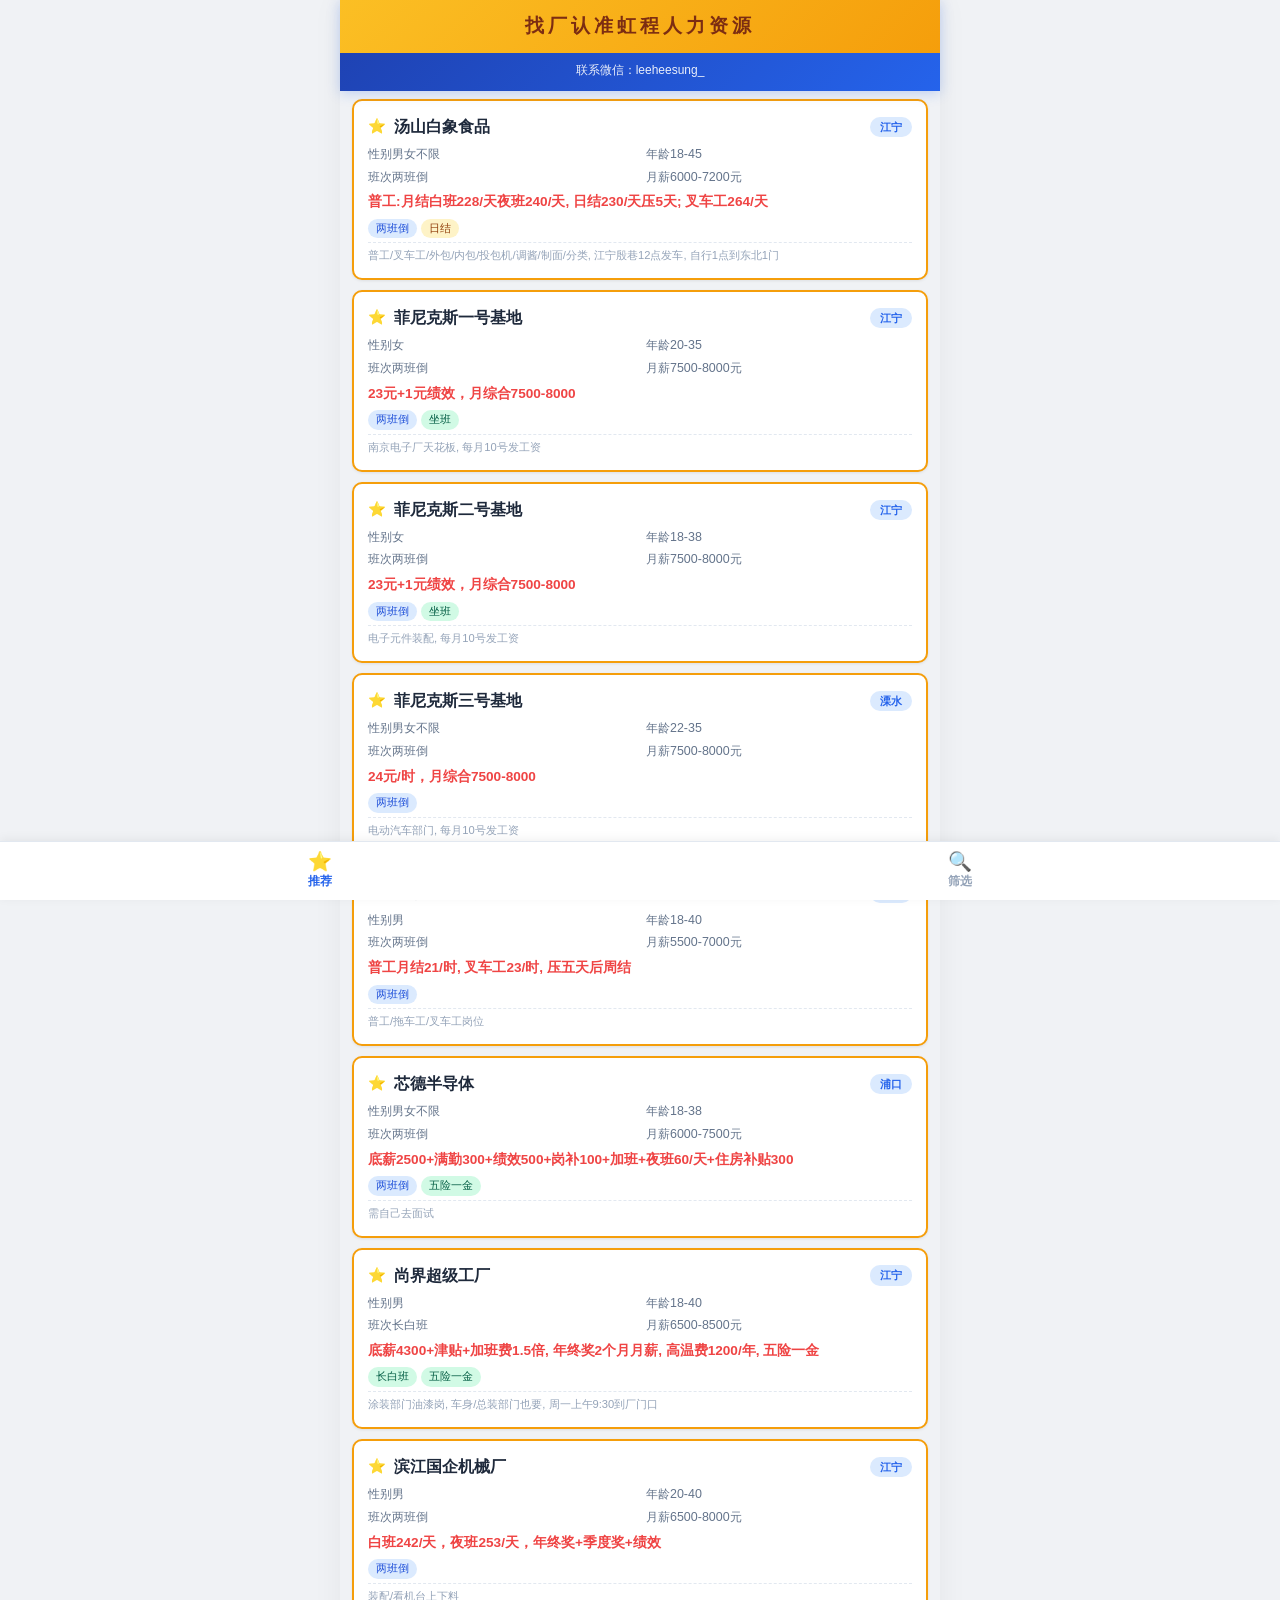
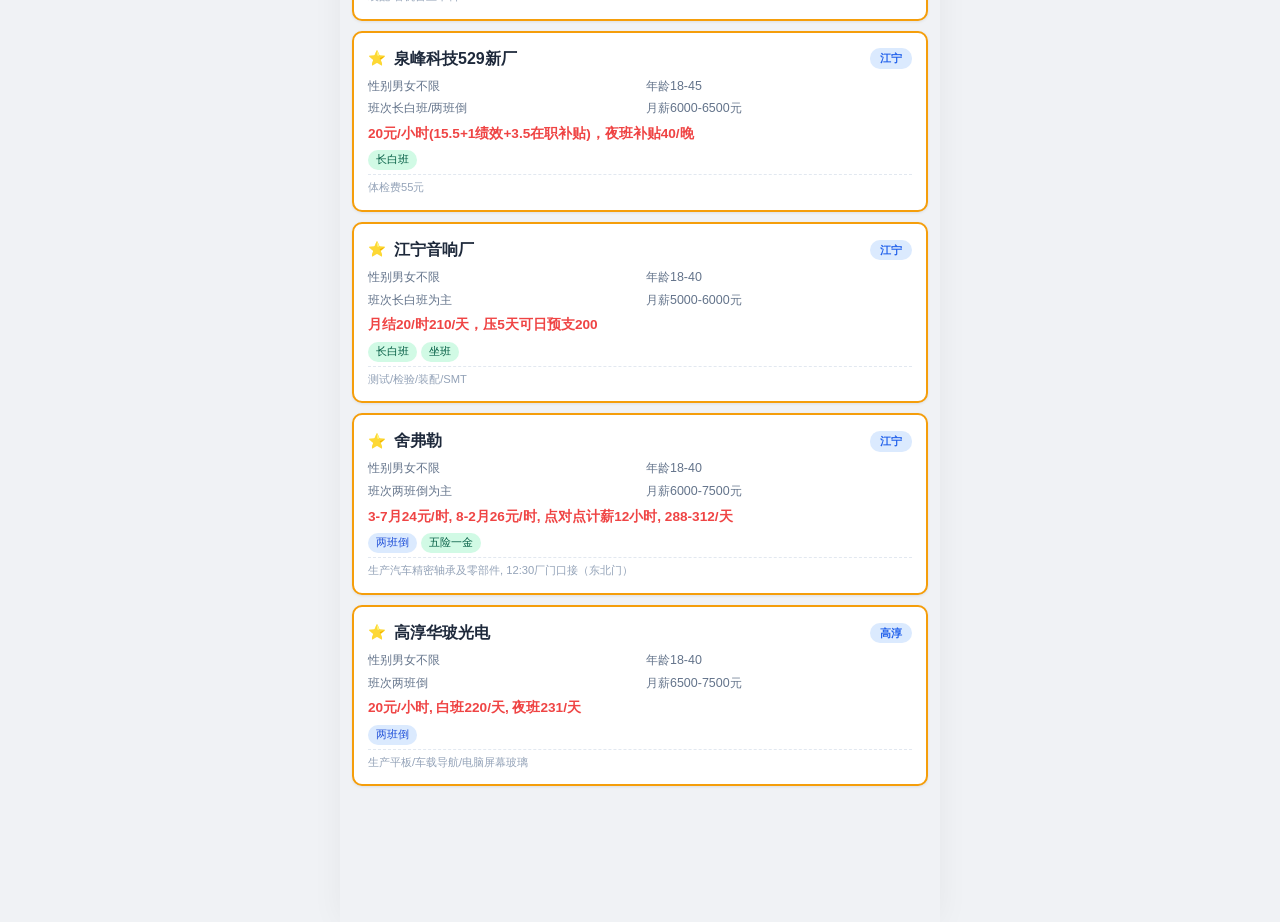
==== commit e7be23a5: "Tab: split into recommend + filter pages" ====
--- a/找厂神器.html
+++ b/找厂神器.html
@@ -31,7 +31,7 @@
 body {
   font-family: -apple-system, BlinkMacSystemFont, 'Segoe UI', 'PingFang SC', 'Hiragino Sans GB', 'Microsoft YaHei', sans-serif;
   background: var(--bg); color: var(--text); line-height: 1.5;
-  padding-bottom: calc(16px + var(--safe-bottom));
+  padding-bottom: calc(56px + var(--safe-bottom));
   -webkit-font-smoothing: antialiased;
   user-select: none; -webkit-user-select: none;
   overflow-x: hidden;
@@ -248,6 +248,47 @@
   to { opacity:1; transform:translateY(0); }
 }
 .factory-card { animation: fadeInUp 0.25s ease both; }
+
+/* ==================== Tab Bar ==================== */
+.tab-bar {
+  position: fixed; bottom: 0; left: 0; right: 0; z-index: 300;
+  display: flex; background: #fff;
+  border-top: 1px solid var(--border);
+  box-shadow: 0 -2px 10px rgba(0,0,0,0.06);
+  padding: 4px 0 calc(4px + env(safe-area-inset-bottom, 0px));
+}
+.tab-btn {
+  flex:1; border:none; background:transparent;
+  padding:6px 0; font-size:0.75rem; font-weight:600;
+  color: var(--text-muted); cursor:pointer;
+  display:flex; flex-direction:column; align-items:center; gap:2px;
+  -webkit-tap-highlight-color:transparent; touch-action:manipulation;
+  transition:color 0.15s;
+}
+.tab-btn .tab-icon { font-size:1.2rem; line-height:1; }
+.tab-btn.active { color: var(--primary); }
+.tab-btn:active { opacity:0.7; }
+
+/* ==================== Tab Panels ==================== */
+.tab-panel { display:none; }
+.tab-panel.active { display:block; }
+
+/* ==================== Recommend Detail Page ==================== */
+.rec-detail-grid { padding:8px 12px 80px; display:flex; flex-direction:column; gap:10px; }
+.rec-detail-card {
+  background: var(--card-bg); border-radius: var(--radius);
+  padding:14px; box-shadow:var(--shadow);
+  border:2px solid #f59e0b;
+  cursor:pointer; transition:transform 0.12s;
+  -webkit-tap-highlight-color:transparent; touch-action:manipulation;
+}
+.rec-detail-card:active { transform:scale(0.98); }
+.rec-detail-header { display:flex; align-items:center; gap:8px; margin-bottom:6px; }
+.rec-star { color:#f59e0b; font-size:0.9rem; flex-shrink:0; }
+.rec-detail-name { font-size:1rem; font-weight:700; }
+.rec-detail-info { display:grid; grid-template-columns:1fr 1fr; gap:4px 12px; font-size:0.78rem; color:var(--text-light); }
+.rec-detail-salary { margin-top:6px; font-size:0.85rem; font-weight:700; color:var(--red); }
+.rec-detail-tags { margin-top:6px; display:flex; flex-wrap:wrap; gap:4px; }
 </style>
 </head>
 <body>
@@ -257,31 +298,41 @@
     <div class="header-sub">联系微信：leeheesung_</div>
   </header>
 
-  <div class="search-wrap">
-    <div class="search-bar">
-      <span class="search-icon">🔍</span>
-      <input type="search" class="search-input" id="searchInput" placeholder="搜索厂名、地区、岗位…" />
-      <button class="btn-search-clear" id="searchClear">✕</button>
+  <div class="tab-panel active" id="tab-recommend">
+    <div class="rec-detail-grid" id="recDetail">
+      <div class="empty-state"><div class="empty-icon">⭐</div><div class="empty-text">加载推荐厂区...</div></div>
     </div>
   </div>
 
-  <div class="filter-label">📍 区域</div>
-  <div class="filter-row loading-row" id="areaBar">加载中...</div>
-
-  <div class="filter-label">🕐 班次</div>
-  <div class="filter-row loading-row" id="shiftBar">加载中...</div>
-
-  <div class="filter-label">💰 结算</div>
-  <div class="filter-row loading-row" id="paymentBar">加载中...</div>
-
-  <div class="recommended-section">
-    <div class="recommended-title">⭐ 推荐厂区</div>
-    <div class="recommended-grid" id="recGrid"></div>
+  <div class="tab-panel" id="tab-filter">
+    <div class="search-wrap">
+      <div class="search-bar">
+        <span class="search-icon">🔍</span>
+        <input type="search" class="search-input" id="searchInput" placeholder="搜索厂名、地区、岗位…" />
+        <button class="btn-search-clear" id="searchClear">✕</button>
+      </div>
+    </div>
+    <div class="filter-label">📍 区域</div>
+    <div class="filter-row loading-row" id="areaBar">加载中...</div>
+    <div class="filter-label">🕐 班次</div>
+    <div class="filter-row loading-row" id="shiftBar">加载中...</div>
+    <div class="filter-label">💰 结算</div>
+    <div class="filter-row loading-row" id="paymentBar">加载中...</div>
+    <div class="result-count" id="resultCount"></div>
+    <div class="factory-list" id="factoryList">
+      <div class="empty-state"><div class="empty-icon">⏳</div><div class="empty-text">加载工厂数据...</div></div>
+    </div>
   </div>
 
-  <div class="result-count" id="resultCount"></div>
-  <div class="factory-list" id="factoryList">
-    <div class="empty-state"><div class="empty-icon">⏳</div><div class="empty-text">正在加载工厂数据...</div></div>
+  <div class="tab-bar">
+    <button class="tab-btn active" data-tab="recommend">
+      <span class="tab-icon">⭐</span>
+      <span>推荐</span>
+    </button>
+    <button class="tab-btn" data-tab="filter">
+      <span class="tab-icon">🔍</span>
+      <span>筛选</span>
+    </button>
   </div>
 
   <div class="modal-overlay" id="modalOverlay">
@@ -1692,7 +1743,7 @@
   paymentBar: $('#paymentBar'),
   resultCount: $('#resultCount'),
   factoryList: $('#factoryList'),
-  recGrid: $('#recGrid'),
+  recDetail: $('#recDetail'),
   modalOverlay: $('#modalOverlay'),
   modalBody: $('#modalBody'),
   modalTitle: $('#modalTitle'),
@@ -1899,28 +1950,64 @@
   document.body.style.overflow = '';
 }
 
-// ==================== 推荐厂区 ====================
-function renderRecommended() {
-  dom.recGrid.innerHTML = recommendedFactories.map(r => {
-    // 找匹配的工厂数量
-    const matched = factoryData.filter(f => f.name.includes(r.keyword) || f.fullName.includes(r.keyword));
+// ==================== 推荐厂区详情页 ====================
+function renderRecommendedDetail() {
+  const matched = [];
+  recommendedFactories.forEach(r => {
+    const list = factoryData.filter(f => f.name.includes(r.keyword) || f.fullName.includes(r.keyword));
+    list.forEach(f => {
+      if (!matched.some(m => m.name === f.name && m.fullName === f.fullName)) matched.push(f);
+    });
+  });
+
+  dom.recDetail.innerHTML = matched.map(f => {
+    const tags = [];
+    if (f.shift.includes('长白班')) tags.push('<span class="tag good">长白班</span>');
+    else if (f.shift.includes('两班倒')) tags.push('<span class="tag">两班倒</span>');
+    if (f.features.includes('坐班')) tags.push('<span class="tag good">坐班</span>');
+    if (f.features.includes('五险') || f.features.includes('五险一金')) tags.push('<span class="tag good">五险一金</span>');
+    if (f.features.includes('日结')) tags.push('<span class="tag warn">日结</span>');
+    if (f.features.includes('不体检')) tags.push('<span class="tag good">不体检</span>');
+    if (f.features.includes('包吃包住') || f.features.includes('厂吃厂住')) tags.push('<span class="tag">包吃住</span>');
+    if (f.features.includes('不穿无尘服')) tags.push('<span class="tag good">不穿无尘服</span>');
+
     return `
-      <div class="rec-card" data-keyword="${r.keyword}">
-        ${r.display}
-        <span class="rec-tag" style="display:block;font-size:0.58rem;font-weight:400;color:#92400e;margin-top:2px;">${matched.length} 个岗位</span>
+      <div class="rec-detail-card" data-name="${f.name}" data-full="${f.fullName}">
+        <div class="rec-detail-header">
+          <span class="rec-star">⭐</span>
+          <span class="rec-detail-name">${f.name}</span>
+          <span style="margin-left:auto;font-size:0.68rem;font-weight:600;color:var(--primary);padding:2px 10px;border-radius:10px;background:var(--primary-light);flex-shrink:0;">${f.area}</span>
+        </div>
+        <div class="rec-detail-info">
+          <span><span class="label">性别</span><span class="value">${f.gender}</span></span>
+          <span><span class="label">年龄</span><span class="value">${f.age}</span></span>
+          <span><span class="label">班次</span><span class="value">${f.shift}</span></span>
+          <span><span class="label">月薪</span><span class="value">${f.salaryRange}元</span></span>
+        </div>
+        <div class="rec-detail-salary">${f.salary}</div>
+        ${tags.length ? `<div class="rec-detail-tags">${tags.join('')}</div>` : ''}
+        ${f.remark ? `<div style="margin-top:4px;font-size:0.7rem;color:var(--text-muted);padding-top:4px;border-top:1px dashed var(--border);">${f.remark}</div>` : ''}
       </div>
     `;
   }).join('');
 
-  dom.recGrid.querySelectorAll('.rec-card').forEach(card => {
+  dom.recDetail.querySelectorAll('.rec-detail-card').forEach(card => {
     card.addEventListener('click', () => {
-      const keyword = card.dataset.keyword;
-      dom.searchInput.value = keyword;
-      state.searchQuery = keyword;
-      dom.searchClear.classList.toggle('visible', true);
-      renderResults();
+      const name = card.dataset.name;
+      const full = card.dataset.full;
+      const f = factoryData.find(x => x.name === name && x.fullName === full);
+      if (f) openDetail(f);
     });
   });
+}
+
+// ==================== Tab 切换 ====================
+function switchTab(tab) {
+  state.currentTab = tab;
+  document.querySelectorAll('.tab-btn').forEach(b => b.classList.toggle('active', b.dataset.tab === tab));
+  document.querySelectorAll('.tab-panel').forEach(p => p.classList.toggle('active', p.id === 'tab-' + tab));
+  if (tab === 'recommend') renderRecommendedDetail();
+  if (tab === 'filter') renderResults();
 }
 
 // ==================== 搜索 ====================
@@ -1935,8 +2022,13 @@
   renderAreas();
   renderShiftFilters();
   renderPaymentFilters();
-  renderRecommended();
+  switchTab('recommend');
   renderResults();
+
+  // Tab 切换
+  document.querySelectorAll('.tab-btn').forEach(btn => {
+    btn.addEventListener('click', () => switchTab(btn.dataset.tab));
+  });
 
   // 搜索输入
   dom.searchInput.addEventListener('input', (e) => handleSearch(e.target.value));
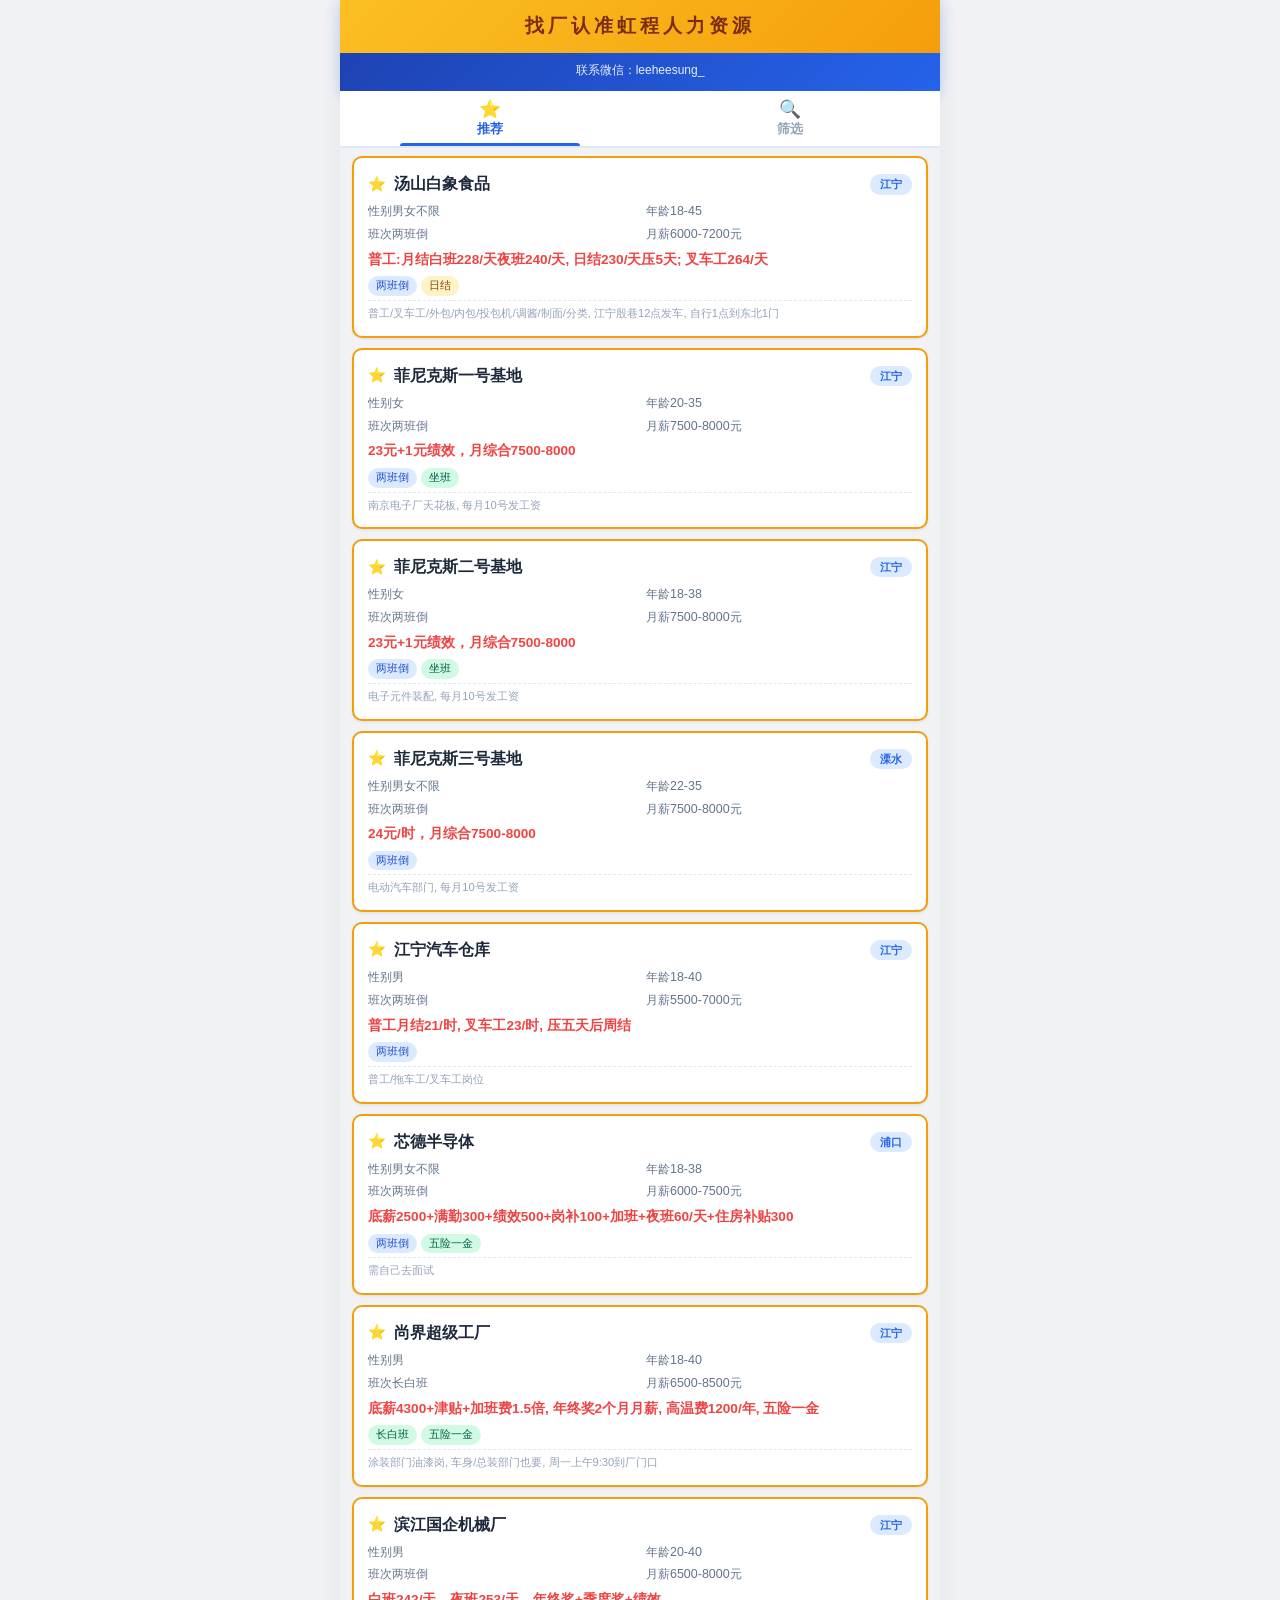
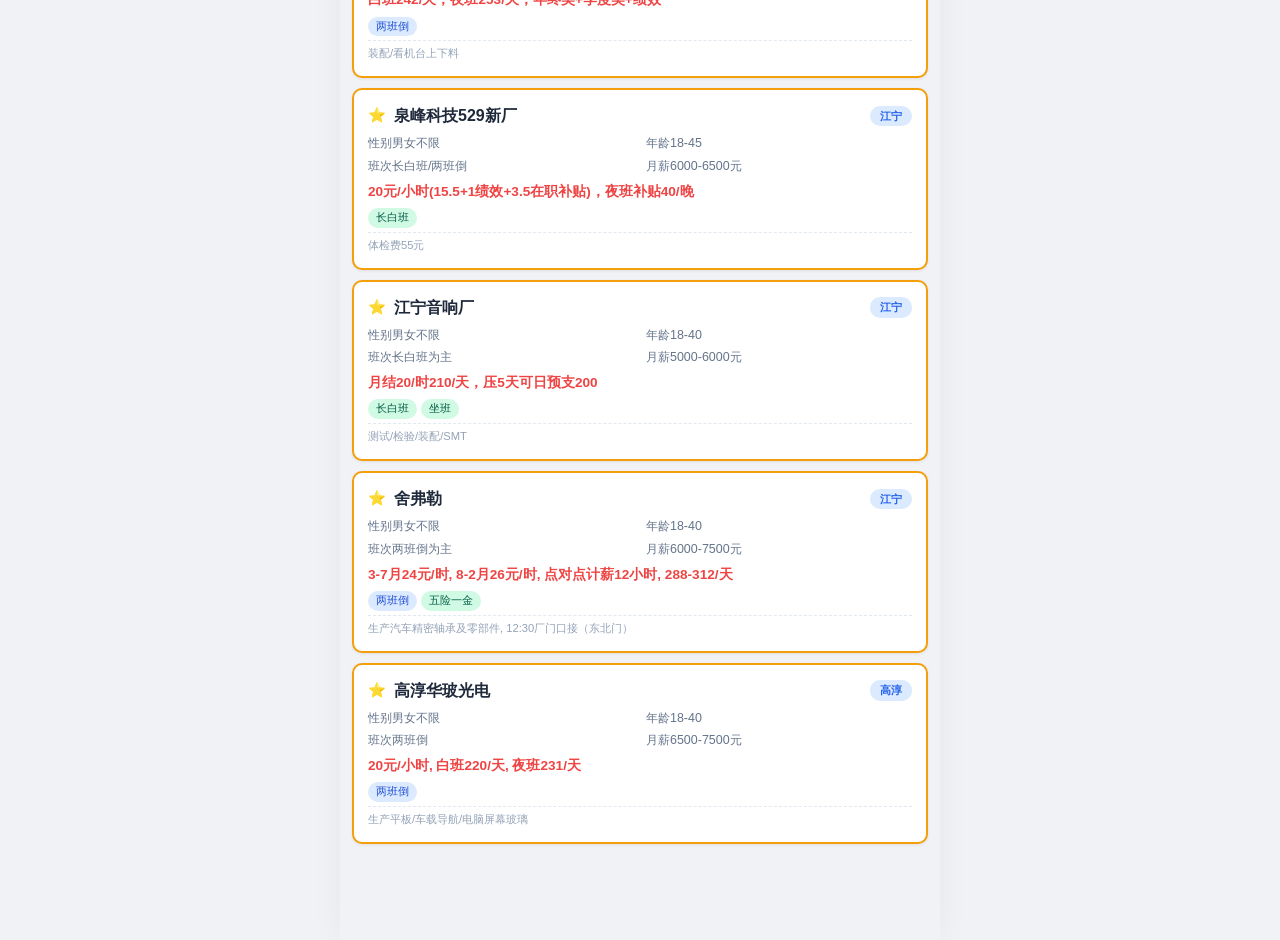
==== commit 26015b28: "Move tab bar to top" ====
--- a/找厂神器.html
+++ b/找厂神器.html
@@ -31,7 +31,7 @@
 body {
   font-family: -apple-system, BlinkMacSystemFont, 'Segoe UI', 'PingFang SC', 'Hiragino Sans GB', 'Microsoft YaHei', sans-serif;
   background: var(--bg); color: var(--text); line-height: 1.5;
-  padding-bottom: calc(56px + var(--safe-bottom));
+  padding-bottom: 16px;
   -webkit-font-smoothing: antialiased;
   user-select: none; -webkit-user-select: none;
   overflow-x: hidden;
@@ -249,24 +249,27 @@
 }
 .factory-card { animation: fadeInUp 0.25s ease both; }
 
-/* ==================== Tab Bar ==================== */
+/* ==================== Tab Bar (top) ==================== */
 .tab-bar {
-  position: fixed; bottom: 0; left: 0; right: 0; z-index: 300;
+  position: sticky; top: 0; z-index: 101;
   display: flex; background: #fff;
-  border-top: 1px solid var(--border);
-  box-shadow: 0 -2px 10px rgba(0,0,0,0.06);
-  padding: 4px 0 calc(4px + env(safe-area-inset-bottom, 0px));
+  border-bottom: 2px solid #e2e8f0;
+  padding: 0;
 }
 .tab-btn {
   flex:1; border:none; background:transparent;
-  padding:6px 0; font-size:0.75rem; font-weight:600;
+  padding:10px 0 8px; font-size:0.82rem; font-weight:600;
   color: var(--text-muted); cursor:pointer;
   display:flex; flex-direction:column; align-items:center; gap:2px;
   -webkit-tap-highlight-color:transparent; touch-action:manipulation;
-  transition:color 0.15s;
-}
-.tab-btn .tab-icon { font-size:1.2rem; line-height:1; }
+  transition:color 0.15s; position:relative;
+}
+.tab-btn .tab-icon { font-size:1.1rem; line-height:1; }
 .tab-btn.active { color: var(--primary); }
+.tab-btn.active::after {
+  content:''; position:absolute; bottom:0; left:20%; right:20%;
+  height:3px; background:var(--primary); border-radius:3px 3px 0 0;
+}
 .tab-btn:active { opacity:0.7; }
 
 /* ==================== Tab Panels ==================== */
@@ -298,6 +301,11 @@
     <div class="header-sub">联系微信：leeheesung_</div>
   </header>
 
+  <div class="tab-bar">
+    <button class="tab-btn active" data-tab="recommend"><span class="tab-icon">⭐</span><span>推荐</span></button>
+    <button class="tab-btn" data-tab="filter"><span class="tab-icon">🔍</span><span>筛选</span></button>
+  </div>
+
   <div class="tab-panel active" id="tab-recommend">
     <div class="rec-detail-grid" id="recDetail">
       <div class="empty-state"><div class="empty-icon">⭐</div><div class="empty-text">加载推荐厂区...</div></div>
@@ -305,46 +313,15 @@
   </div>
 
   <div class="tab-panel" id="tab-filter">
-    <div class="search-wrap">
-      <div class="search-bar">
-        <span class="search-icon">🔍</span>
-        <input type="search" class="search-input" id="searchInput" placeholder="搜索厂名、地区、岗位…" />
-        <button class="btn-search-clear" id="searchClear">✕</button>
-      </div>
-    </div>
-    <div class="filter-label">📍 区域</div>
-    <div class="filter-row loading-row" id="areaBar">加载中...</div>
-    <div class="filter-label">🕐 班次</div>
-    <div class="filter-row loading-row" id="shiftBar">加载中...</div>
-    <div class="filter-label">💰 结算</div>
-    <div class="filter-row loading-row" id="paymentBar">加载中...</div>
+    <div class="search-wrap"><div class="search-bar"><span class="search-icon">🔍</span><input type="search" class="search-input" id="searchInput" placeholder="搜索厂名、地区、岗位…" /><button class="btn-search-clear" id="searchClear">✕</button></div></div>
+    <div class="filter-label">📍 区域</div><div class="filter-row loading-row" id="areaBar">加载中...</div>
+    <div class="filter-label">🕐 班次</div><div class="filter-row loading-row" id="shiftBar">加载中...</div>
+    <div class="filter-label">💰 结算</div><div class="filter-row loading-row" id="paymentBar">加载中...</div>
     <div class="result-count" id="resultCount"></div>
-    <div class="factory-list" id="factoryList">
-      <div class="empty-state"><div class="empty-icon">⏳</div><div class="empty-text">加载工厂数据...</div></div>
-    </div>
+    <div class="factory-list" id="factoryList"><div class="empty-state"><div class="empty-icon">⏳</div><div class="empty-text">加载工厂数据...</div></div></div>
   </div>
 
-  <div class="tab-bar">
-    <button class="tab-btn active" data-tab="recommend">
-      <span class="tab-icon">⭐</span>
-      <span>推荐</span>
-    </button>
-    <button class="tab-btn" data-tab="filter">
-      <span class="tab-icon">🔍</span>
-      <span>筛选</span>
-    </button>
-  </div>
-
-  <div class="modal-overlay" id="modalOverlay">
-    <div class="modal-sheet">
-      <div class="modal-handle"></div>
-      <div class="modal-header">
-        <span class="modal-title" id="modalTitle">工厂详情</span>
-        <button class="btn-modal-close" id="modalClose">✕</button>
-      </div>
-      <div class="modal-body" id="modalBody"></div>
-    </div>
-  </div>
+  <div class="modal-overlay" id="modalOverlay"><div class="modal-sheet"><div class="modal-handle"></div><div class="modal-header"><span class="modal-title" id="modalTitle">工厂详情</span><button class="btn-modal-close" id="modalClose">✕</button></div><div class="modal-body" id="modalBody"></div></div></div>
 
   <script>// ==================== 工厂招聘数据（去重后） ====================
 const factoryData = [
@@ -1722,13 +1699,13 @@
 const areas = ['全部', '江宁', '秦淮', '浦口', '栖霞', '溧水', '雨花', '六合', '丹阳', '高淳', '滁州'];
 const shiftFilters = ['全部', '长白班', '两班倒', '长白班为主'];
 const paymentFilters = ['全部', '日结', '月结', '周结'];
-</script>
-  <script>// ==================== 状态管理 ====================
+</script><script>// ==================== 状态管理 ====================
 const state = {
   searchQuery: '',
   areaFilter: '全部',
   shiftFilter: '全部',
   paymentFilter: '全部',
+  currentTab: 'recommend',
 };
 
 // ==================== DOM 引用 ====================
@@ -2050,6 +2027,4 @@
   init();
 }
 </script>
-
-</body>
-</html>+</body></html>
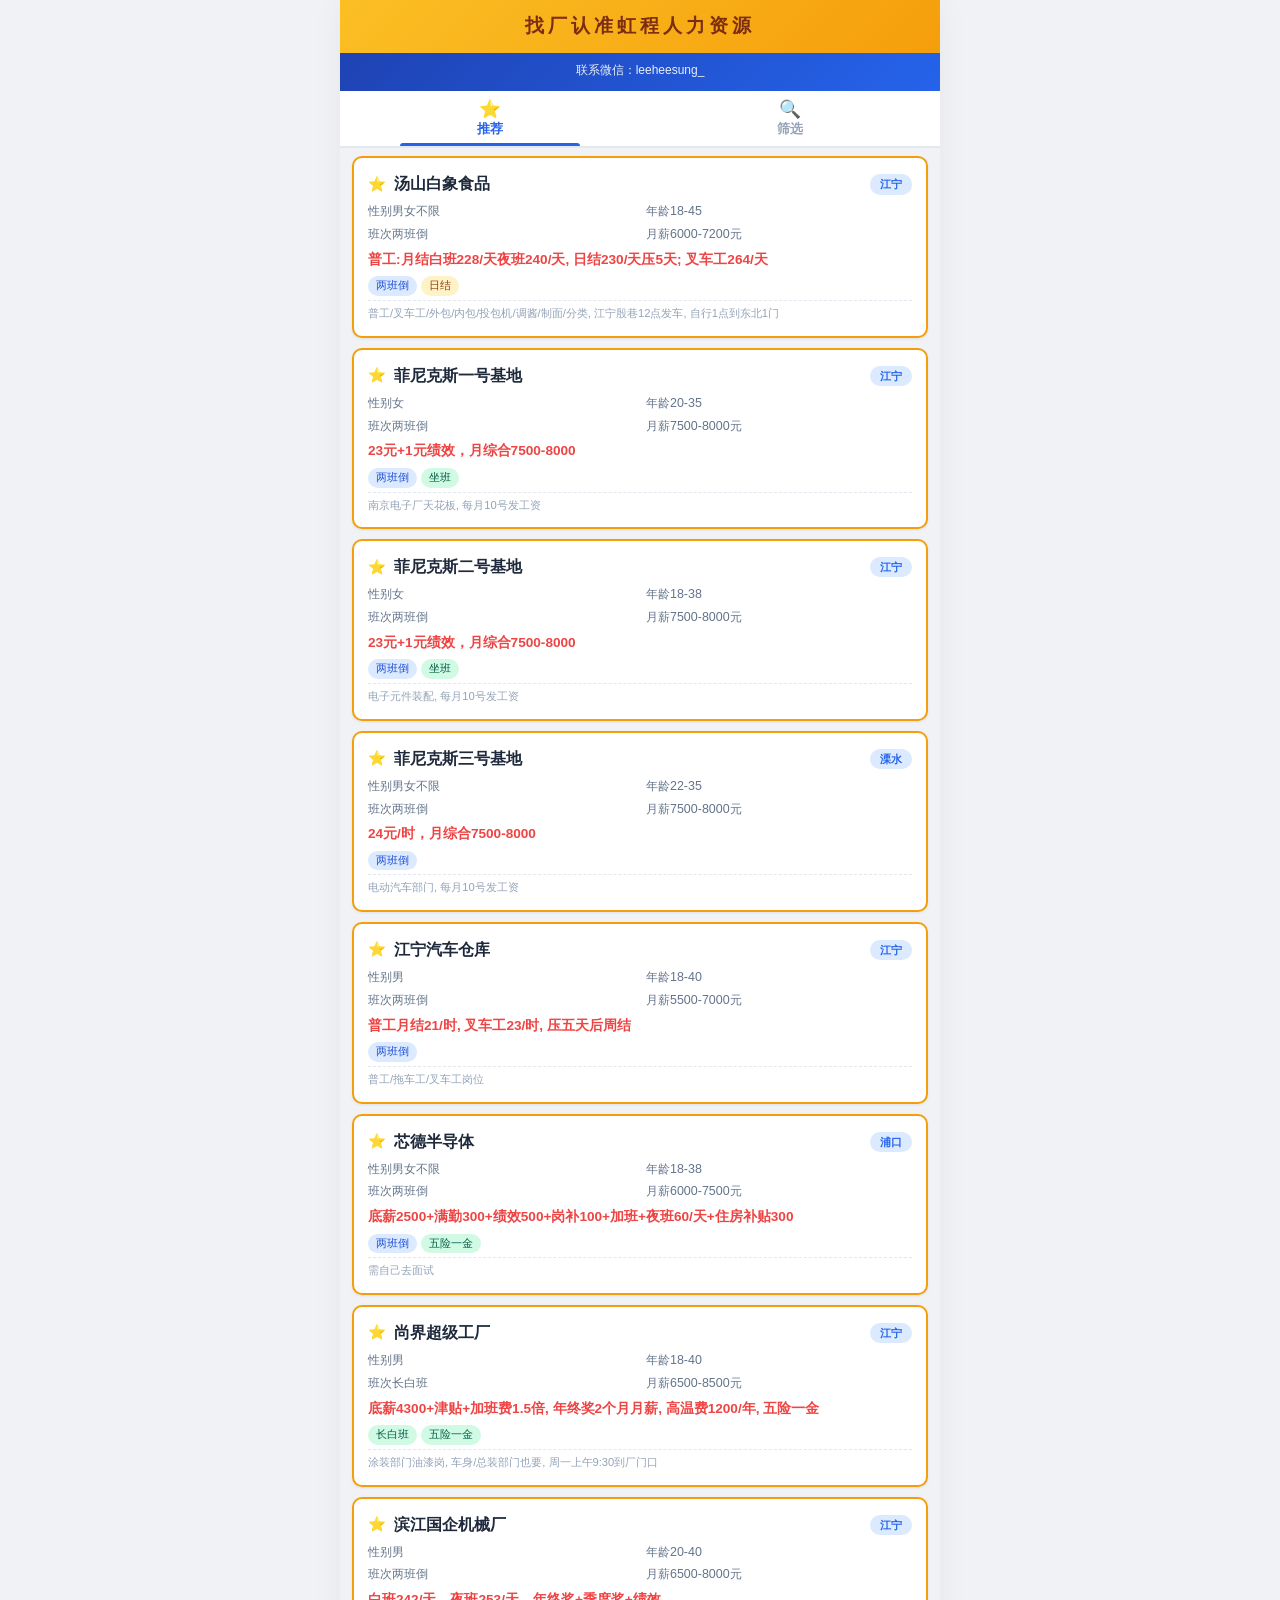
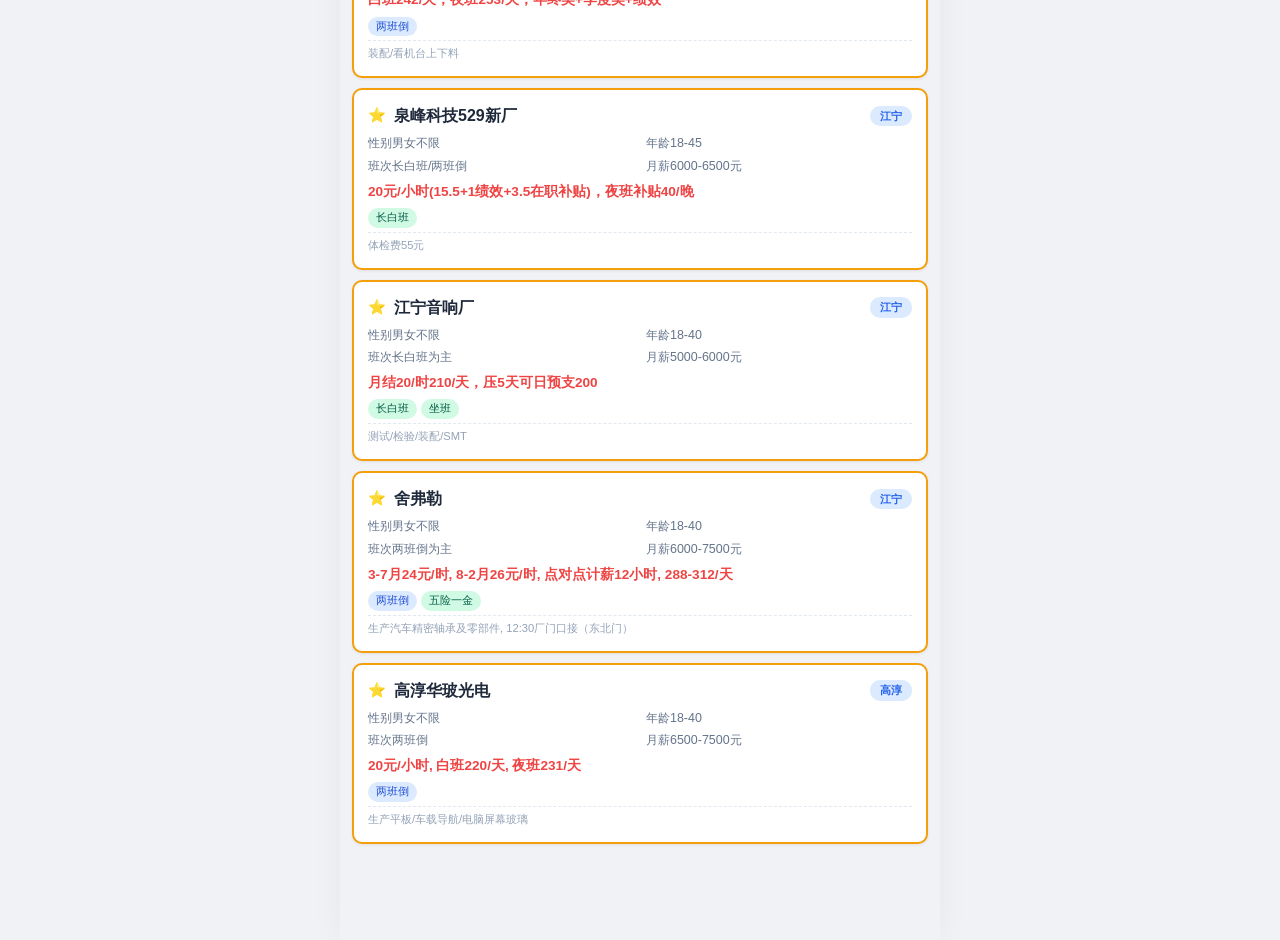
==== commit d02905af: "Header scrolls away, tab+search stay sticky" ====
--- a/找厂神器.html
+++ b/找厂神器.html
@@ -1,13 +1,4 @@
-<!DOCTYPE html>
-<html lang="zh-CN">
-<head>
-  <meta charset="UTF-8" />
-  <meta name="viewport" content="width=device-width, initial-scale=1.0, maximum-scale=1.0, user-scalable=no, viewport-fit=cover" />
-  <meta name="apple-mobile-web-app-capable" content="yes" />
-  <meta name="apple-mobile-web-app-status-bar-style" content="black-translucent" />
-  <link rel="manifest" href="data:application/manifest+json,%7B%22name%22%3A%22%E6%89%BE%E5%8E%82%E8%AE%A4%E5%87%86%E8%99%B9%E7%A8%8B%E4%BA%BA%E5%8A%9B%E8%B5%84%E6%BA%90%22%2C%22short_name%22%3A%22%E6%89%BE%E5%8E%82%E7%A5%9E%E5%99%A8%22%2C%22start_url%22%3A%22.%22%2C%22display%22%3A%22standalone%22%2C%22background_color%22%3A%222563eb%22%2C%22theme_color%22%3A%22f59e0b%22%7D" />
-  <title>找厂神器 · 工厂招聘查询</title>
-  <style>/* ==================== Reset & Base ==================== */
+<!DOCTYPE html><html lang="zh-CN"><head><meta charset="UTF-8"/><meta name="viewport" content="width=device-width, initial-scale=1.0, maximum-scale=1.0, user-scalable=no, viewport-fit=cover"/><meta name="apple-mobile-web-app-capable" content="yes"/><meta name="apple-mobile-web-app-status-bar-style" content="black-translucent"/><link rel="manifest" href="data:application/manifest+json,%7B%22name%22%3A%22%E6%89%BE%E5%8E%82%E8%AE%A4%E5%87%86%E8%99%B9%E7%A8%8B%E4%BA%BA%E5%8A%9B%E8%B5%84%E6%BA%90%22%2C%22short_name%22%3A%22%E6%89%BE%E5%8E%82%E7%A5%9E%E5%99%A8%22%2C%22start_url%22%3A%22.%22%2C%22display%22%3A%22standalone%22%2C%22background_color%22%3A%222563eb%22%2C%22theme_color%22%3A%22f59e0b%22%7D" /><title>找厂神器</title><style>/* ==================== Reset & Base ==================== */
 *, *::before, *::after { margin:0; padding:0; box-sizing:border-box; }
 
 :root {
@@ -39,10 +30,8 @@
 
 /* ==================== Header ==================== */
 .header {
-  position: sticky; top: 0; z-index: 100;
   background: linear-gradient(135deg, #1e40af, #2563eb);
   color: #fff;
-  box-shadow: 0 2px 12px rgba(37,99,235,0.25);
 }
 .header-title {
   font-size:1.2rem; font-weight:700; letter-spacing: 4px;
@@ -58,6 +47,7 @@
 
 /* ==================== Search Bar ==================== */
 .search-wrap {
+  position: sticky; top: 48px; z-index: 99;
   background: var(--bg); padding: 10px 12px;
 }
 .search-bar {
@@ -292,38 +282,13 @@
 .rec-detail-info { display:grid; grid-template-columns:1fr 1fr; gap:4px 12px; font-size:0.78rem; color:var(--text-light); }
 .rec-detail-salary { margin-top:6px; font-size:0.85rem; font-weight:700; color:var(--red); }
 .rec-detail-tags { margin-top:6px; display:flex; flex-wrap:wrap; gap:4px; }
-</style>
-</head>
-<body>
-
-  <header class="header">
-    <div class="header-title">找厂认准虹程人力资源</div>
-    <div class="header-sub">联系微信：leeheesung_</div>
-  </header>
-
-  <div class="tab-bar">
-    <button class="tab-btn active" data-tab="recommend"><span class="tab-icon">⭐</span><span>推荐</span></button>
-    <button class="tab-btn" data-tab="filter"><span class="tab-icon">🔍</span><span>筛选</span></button>
-  </div>
-
-  <div class="tab-panel active" id="tab-recommend">
-    <div class="rec-detail-grid" id="recDetail">
-      <div class="empty-state"><div class="empty-icon">⭐</div><div class="empty-text">加载推荐厂区...</div></div>
-    </div>
-  </div>
-
-  <div class="tab-panel" id="tab-filter">
-    <div class="search-wrap"><div class="search-bar"><span class="search-icon">🔍</span><input type="search" class="search-input" id="searchInput" placeholder="搜索厂名、地区、岗位…" /><button class="btn-search-clear" id="searchClear">✕</button></div></div>
-    <div class="filter-label">📍 区域</div><div class="filter-row loading-row" id="areaBar">加载中...</div>
-    <div class="filter-label">🕐 班次</div><div class="filter-row loading-row" id="shiftBar">加载中...</div>
-    <div class="filter-label">💰 结算</div><div class="filter-row loading-row" id="paymentBar">加载中...</div>
-    <div class="result-count" id="resultCount"></div>
-    <div class="factory-list" id="factoryList"><div class="empty-state"><div class="empty-icon">⏳</div><div class="empty-text">加载工厂数据...</div></div></div>
-  </div>
-
-  <div class="modal-overlay" id="modalOverlay"><div class="modal-sheet"><div class="modal-handle"></div><div class="modal-header"><span class="modal-title" id="modalTitle">工厂详情</span><button class="btn-modal-close" id="modalClose">✕</button></div><div class="modal-body" id="modalBody"></div></div></div>
-
-  <script>// ==================== 工厂招聘数据（去重后） ====================
+</style></head><body>
+<header class="header"><div class="header-title">找厂认准虹程人力资源</div><div class="header-sub">联系微信：leeheesung_</div></header>
+<div class="tab-bar"><button class="tab-btn active" data-tab="recommend"><span class="tab-icon">⭐</span><span>推荐</span></button><button class="tab-btn" data-tab="filter"><span class="tab-icon">🔍</span><span>筛选</span></button></div>
+<div class="tab-panel active" id="tab-recommend"><div class="rec-detail-grid" id="recDetail"><div class="empty-state"><div class="empty-icon">⭐</div><div class="empty-text">加载推荐厂区...</div></div></div></div>
+<div class="tab-panel" id="tab-filter"><div class="search-wrap"><div class="search-bar"><span class="search-icon">🔍</span><input type="search" class="search-input" id="searchInput" placeholder="搜索厂名、地区、岗位…" /><button class="btn-search-clear" id="searchClear">✕</button></div></div><div class="filter-label">📍 区域</div><div class="filter-row loading-row" id="areaBar">加载中...</div><div class="filter-label">🕐 班次</div><div class="filter-row loading-row" id="shiftBar">加载中...</div><div class="filter-label">💰 结算</div><div class="filter-row loading-row" id="paymentBar">加载中...</div><div class="result-count" id="resultCount"></div><div class="factory-list" id="factoryList"><div class="empty-state"><div class="empty-icon">⏳</div><div class="empty-text">加载工厂数据...</div></div></div></div>
+<div class="modal-overlay" id="modalOverlay"><div class="modal-sheet"><div class="modal-handle"></div><div class="modal-header"><span class="modal-title" id="modalTitle">工厂详情</span><button class="btn-modal-close" id="modalClose">✕</button></div><div class="modal-body" id="modalBody"></div></div></div>
+<script>// ==================== 工厂招聘数据（去重后） ====================
 const factoryData = [
   {
     "name": "通淮街汽配厂",
@@ -2026,5 +1991,4 @@
 } else {
   init();
 }
-</script>
-</body></html>+</script></body></html>
